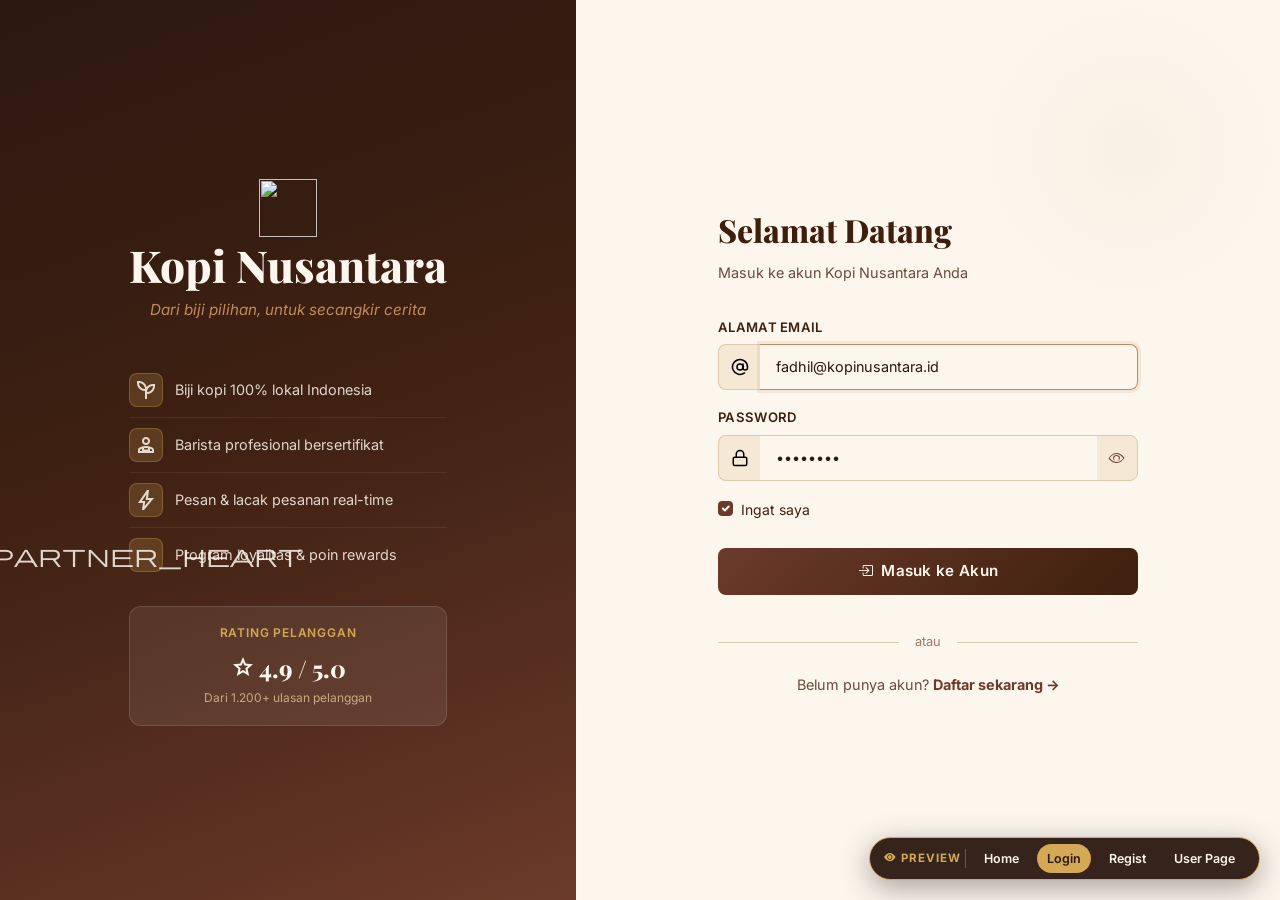
==== login.html @ ad915aa3 "first commit" ====
<!DOCTYPE html>
<html lang="id">

<head>
    <meta charset="UTF-8">
    <meta name="viewport" content="width=device-width, initial-scale=1.0">
    <title>Masuk — Kopi Nusantara</title>

    <link rel="icon" type="image/x-icon" href="../public/coffee-cup-svgrepo-com.svg">

    <!-- Bootstrap CSS -->
    <link href="https://cdn.jsdelivr.net/npm/bootstrap@5.3.3/dist/css/bootstrap.min.css" rel="stylesheet">
    <!-- Bootstrap Icons -->
    <link rel="stylesheet" href="https://cdn.jsdelivr.net/npm/bootstrap-icons@1.11.3/font/bootstrap-icons.min.css">
    <!-- Google Fonts -->
    <link rel="preconnect" href="https://fonts.googleapis.com">
    <link rel="preconnect" href="https://fonts.gstatic.com" crossorigin>
    <link
        href="https://fonts.googleapis.com/css2?family=Playfair+Display:wght@400;600;700;800&family=Inter:wght@300;400;500;600;700&display=swap"
        rel="stylesheet">

    <link rel="stylesheet"
        href="https://fonts.googleapis.com/css2?family=Material+Symbols+Outlined:opsz,wght,FILL,GRAD@24,400,0,0&icon_names=bakery_dining,fastfood,coffee,water_medium,lunch_dining,cookie,psychiatry,person_apron,bolt,trophy,aq_indoor,partner_heart,app_registration,share_location,sell,paid,star,menu" />

    <!-- App CSS -->
    <link rel="stylesheet" href="css/app.css">
    <style>
        .bg-customer { background-color: #FDF6ED; }
        .text-coffee  { color: #6B3A2A !important; }
        .text-accent  { color: #C08B5C !important; }

        /* Floating Preview Quick Navigator */
        .floating-preview-nav {
            position: fixed;
            bottom: 20px;
            right: 20px;
            z-index: 9999;
            background: rgba(44, 24, 16, 0.95);
            backdrop-filter: blur(8px);
            border: 1px solid #D4A855;
            border-radius: 50px;
            padding: 6px 14px;
            display: flex;
            align-items: center;
            gap: 8px;
            box-shadow: 0 8px 30px rgba(0,0,0,0.35);
        }
        .floating-preview-nav .nav-label {
            color: #D4A855;
            font-size: 0.72rem;
            font-weight: 700;
            text-transform: uppercase;
            letter-spacing: 1px;
            padding-right: 4px;
            border-right: 1px solid rgba(222, 201, 170, 0.3);
        }
        .floating-preview-nav a {
            color: #FDF6ED;
            text-decoration: none;
            font-size: 0.78rem;
            font-weight: 600;
            padding: 4px 10px;
            border-radius: 20px;
            transition: all 0.2s;
        }
        .floating-preview-nav a:hover {
            background: rgba(212, 168, 85, 0.2);
            color: #D4A855;
        }
        .floating-preview-nav a.active {
            background: #D4A855;
            color: #2C1810;
        }
    </style>
</head>

<body class="auth-page">

    <!-- Floating Preview Quick Switcher -->
    <div class="floating-preview-nav">
        <span class="nav-label"><i class="bi bi-eye-fill me-1"></i>Preview</span>
        <a href="index.html">Home</a>
        <a href="login.html" class="active">Login</a>
        <a href="register.html">Regist</a>
        <a href="user.html">User Page</a>
    </div>

    <!-- ================================================================
     AUTH SECTION (auth/login.blade.php)
     ================================================================ -->
    <div class="auth-container" style="overflow:hidden;">
        <div class="auth-visual d-none d-md-flex col-md-5">
            <div class="auth-visual-content">
                <div class="auth-visual-logo">
                    <span class="logo-icon"><img src="../public/coffee-cup-svgrepo-com.svg" alt="" width="58"
                            height="58" class="brand-logo"></span>
                    Kopi Nusantara
                </div>
                <p class="auth-visual-tagline">Dari biji pilihan, untuk secangkir cerita</p>

                <ul class="auth-feature-list">
                    <li>
                        <span class="feature-icon"><span class="material-symbols-outlined">
                                psychiatry
                            </span></span>
                        <span>Biji kopi 100% lokal Indonesia</span>
                    </li>
                    <li>
                        <span class="feature-icon"><span class="material-symbols-outlined">
                                person_apron
                            </span></span>
                        <span>Barista profesional bersertifikat</span>
                    </li>
                    <li>
                        <span class="feature-icon"><span class="material-symbols-outlined">
                                bolt
                            </span></span>
                        <span>Pesan & lacak pesanan real-time</span>
                    </li>
                    <li>
                        <span class="feature-icon"><span class="material-symbols-outlined">
                                partner_heart
                            </span></span>
                        <span>Program loyalitas & poin rewards</span>
                    </li>
                </ul>

                <div class="mt-4 p-3"
                    style="background:rgba(255,255,255,0.08);border-radius:0.75rem;border:1px solid rgba(255,255,255,0.12);">
                    <div
                        style="font-size:0.75rem;color:#D4A855;font-weight:600;text-transform:uppercase;letter-spacing:0.8px;margin-bottom:0.25rem;">
                        Rating Pelanggan
                    </div>
                    <div style="font-size:1.5rem;color:#FDF6ED;font-weight:800;font-family:'Playfair Display',serif;">
                        <span class="material-symbols-outlined">
                            star
                        </span> 4.9 / 5.0
                    </div>
                    <div style="font-size:0.75rem;color:#C8A882;">Dari 1.200+ ulasan pelanggan</div>
                </div>
            </div>
        </div>

        <div class="auth-panel col-12 col-md-7">
            <div class="auth-form-wrap">
                <div class="mb-4">
                    <div class="auth-logo">Selamat Datang</div>
                    <p class="auth-subtitle">Masuk ke akun Kopi Nusantara Anda</p>
                </div>

                <form method="POST" action="user.html" onsubmit="event.preventDefault(); window.location.href='user.html';">

                    <div class="mb-3">
                        <label for="email" class="form-label">Alamat Email</label>
                        <div class="input-group">
                            <span class="input-group-text" style="border-radius:0.5rem 0 0 0.5rem;border-right:0;">
                                <svg xmlns="http://www.w3.org/2000/svg" width="18" height="18" viewBox="0 0 24 24"
                                    fill="none" stroke="#000000" stroke-width="2" stroke-linecap="round"
                                    stroke-linejoin="round">
                                    <circle cx="12" cy="12" r="4"></circle>
                                    <path d="M16 8v5a3 3 0 0 0 6 0v-1a10 10 0 1 0-3.92 7.94"></path>
                                </svg>
                            </span>
                            <input type="email" class="form-control" id="email"
                                name="email" value="fadhil@kopinusantara.id" placeholder="nama@email.com" required autofocus
                                style="border-radius:0 0.5rem 0.5rem 0;border-left:0;">
                        </div>
                    </div>

                    <div class="mb-3">
                        <div class="d-flex justify-content-between align-items-center">
                            <label for="password" class="form-label">Password</label>
                        </div>
                        <div class="input-group">
                            <span class="input-group-text" style="border-radius:0.5rem 0 0 0.5rem;border-right:0;">
                                <svg xmlns="http://www.w3.org/2000/svg" width="18" height="18" viewBox="0 0 24 24"
                                    fill="none" stroke="#000000" stroke-width="2" stroke-linecap="round"
                                    stroke-linejoin="round">
                                    <rect x="3" y="11" width="18" height="11" rx="2" ry="2"></rect>
                                    <path d="M7 11V7a5 5 0 0 1 10 0v4"></path>
                                </svg>
                            </span>
                            <input type="password" class="form-control"
                                id="password" name="password" placeholder="Masukkan password" value="password" required
                                style="border-radius:0;border-left:0;border-right:0;">
                            <button class="input-group-text" type="button" id="togglePassword"
                                title="Tampilkan/Sembunyikan">
                                <i class="bi bi-eye" id="eyeIcon"></i>
                            </button>
                        </div>
                    </div>

                    <div class="mb-4 d-flex justify-content-between align-items-center">
                        <div class="form-check">
                            <input type="checkbox" class="form-check-input" id="remember" name="remember" checked>
                            <label class="form-check-label" for="remember">Ingat saya</label>
                        </div>
                    </div>

                    <button type="submit" class="btn btn-auth mb-3">
                        <i class="bi bi-box-arrow-in-right me-2"></i>Masuk ke Akun
                    </button>

                    <div class="auth-divider">atau</div>

                    <div class="text-center">
                        <p style="color:#6B4C3B;font-size:0.9rem;margin:0;">
                            Belum punya akun?
                            <a href="register.html" style="color:#6B3A2A;font-weight:700;">
                                Daftar sekarang →
                            </a>
                        </p>
                    </div>
                </form>
            </div>
        </div>
    </div>

    <!-- Bootstrap JS -->
    <script src="https://cdn.jsdelivr.net/npm/bootstrap@5.3.3/dist/js/bootstrap.bundle.min.js"></script>
    <script>
        document.getElementById('togglePassword').addEventListener('click', function() {
            const pwInput = document.getElementById('password');
            const icon = document.getElementById('eyeIcon');
            if (pwInput.type === 'password') {
                pwInput.type = 'text';
                icon.classList.replace('bi-eye', 'bi-eye-slash');
            } else {
                pwInput.type = 'password';
                icon.classList.replace('bi-eye-slash', 'bi-eye');
            }
        });
    </script>
</body>

</html>
---- css/app.css ----
@import "https://fonts.googleapis.com/css2?family=Playfair+Display:wght@400;600;700;800&family=Inter:wght@300;400;500;600;700&display=swap";@import "https://fonts.googleapis.com/css2?family=Playfair+Display:wght@700;800&family=Inter:wght@400;500;600&display=swap";:root{--color-primary:#3e1f0d;--color-secondary:#6b3a2a;--color-accent:#c08b5c;--color-gold:#d4a855;--color-background:#fdf6ed;--color-surface:#f5e8d4;--color-surface-alt:#edd9bc;--color-text:#2c1810;--color-text-muted:#6b4c3b;--color-border:#dec9aa;--color-success:#2e7d32;--color-warning:#e65100;--color-danger:#b71c1c;--color-info:#01579b;--shadow-sm:0 2px 8px #3e1f0d14;--shadow-md:0 4px 20px #3e1f0d1f;--shadow-lg:0 8px 40px #3e1f0d2e;--shadow-xl:0 20px 60px #3e1f0d40;--radius-sm:.5rem;--radius-md:.75rem;--radius-lg:1rem;--radius-xl:1.5rem;--transition:all .25s cubic-bezier(.4, 0, .2, 1)}*,:before,:after{box-sizing:border-box}html{scroll-behavior:smooth}body{background-color:var(--color-background);color:var(--color-text);font-family:Inter,Segoe UI,sans-serif;font-size:.9375rem;line-height:1.7}h1,h2,h3,h4,h5,h6{color:var(--color-primary);font-family:Playfair Display,Georgia,serif;font-weight:700;line-height:1.3}.section-title{color:var(--color-primary);padding-bottom:.5rem;font-family:Playfair Display,serif;font-size:2.25rem;font-weight:800;display:inline-block;position:relative}.section-title:after{content:"";background:linear-gradient(90deg, var(--color-accent), var(--color-gold));border-radius:99px;width:60px;height:3px;position:absolute;bottom:0;left:50%;transform:translate(-50%)}.text-coffee{color:var(--color-secondary)!important}.text-accent{color:var(--color-accent)!important}.text-muted-custom{color:var(--color-text-muted)!important}.navbar{transition:var(--transition);padding:.85rem 0;box-shadow:0 2px 20px #3e1f0d4d;background:linear-gradient(135deg, var(--color-primary) 0%, var(--color-secondary) 100%)!important}.navbar-brand{letter-spacing:.5px;transition:var(--transition);align-items:center;gap:.5rem;font-family:Playfair Display,serif;font-size:1.5rem;font-weight:800;display:flex;color:#fdf6ed!important}.navbar-brand:hover{transform:translateY(-1px);color:var(--color-gold)!important}.navbar-brand .brand-icon{filter:drop-shadow(0 1px 2px #0000004d);font-size:1.6rem}.navbar .nav-link{border-radius:var(--radius-sm);transition:var(--transition);letter-spacing:.3px;font-size:.9rem;font-weight:500;color:#fdf6ede6!important;padding:.5rem 1rem!important}.navbar .nav-link:hover,.navbar .nav-link.active{background-color:#ffffff1f;color:#fff!important}.navbar-toggler{border-color:#fdf6ed4d;padding:.375rem .625rem}.navbar-toggler-icon{filter:invert()}.dropdown-menu{background-color:var(--color-surface);border:1px solid var(--color-border);border-radius:var(--radius-md);box-shadow:var(--shadow-lg);margin-top:.5rem;padding:.5rem}.dropdown-item{color:var(--color-text);border-radius:var(--radius-sm);transition:var(--transition);padding:.5rem 1rem;font-weight:500}.dropdown-item:hover{background-color:var(--color-surface-alt);color:var(--color-primary)}.cart-badge,.notification-badge{background:var(--color-gold,#d4a855);color:#3e1f0d;z-index:2;border-radius:999px;justify-content:center;align-items:center;min-width:18px;height:18px;padding:0 4px;font-size:.65rem;font-weight:700;line-height:1;display:flex;position:absolute;top:2px;right:0;box-shadow:0 2px 4px #0003}.notification-badge{color:#fff;background:#e63946}.hide-arrow:after{display:none!important}.pagination{justify-content:center;align-items:center;gap:.35rem;margin:1.5rem 0 .5rem;padding-left:0;list-style:none;display:flex}.pagination .page-item .page-link{color:var(--color-text,#3e1f0d);background-color:var(--color-surface,#fffdf9);border:1px solid var(--color-border,#dec9aa);transition:var(--transition,all .2s ease);padding:.45rem .85rem;font-size:.875rem;font-weight:500;text-decoration:none;box-shadow:0 1px 3px #0000000d;border-radius:var(--radius-sm,8px)!important}.pagination .page-item .page-link:hover{color:#3e1f0d;background-color:var(--color-surface-alt,#f5e6d3);border-color:var(--color-gold,#d4a855);transform:translateY(-1px)}.pagination .page-item.active .page-link{font-weight:700;box-shadow:0 3px 8px #c08b5c4d;color:#3e1f0d!important;background:linear-gradient(135deg,#c08b5c 0%,#d4a855 100%)!important;border-color:#c08b5c!important}.pagination .page-item.disabled .page-link{color:#a08c7d;border-color:var(--color-border,#dec9aa);opacity:.6;pointer-events:none;background-color:#00000008}.pagination-container .small.text-muted,nav .small.text-muted{display:none!important}.sidebar{background:linear-gradient(180deg, var(--color-surface) 0%, var(--color-background) 100%);border-right:1px solid var(--color-border);min-height:calc(100vh - 72px);padding:1.5rem 1rem!important}.sidebar-brand{color:var(--color-primary);border-bottom:1px solid var(--color-border);align-items:center;gap:.5rem;margin-bottom:.5rem;padding:0 .5rem 1.25rem;font-family:Playfair Display,serif;font-size:1.1rem;font-weight:700;display:flex}.sidebar-section-label{text-transform:uppercase;letter-spacing:1.5px;color:var(--color-text-muted);margin-top:.5rem;padding:.5rem .75rem .25rem;font-size:.65rem;font-weight:700}.sidebar .nav-link{color:var(--color-text-muted);border-radius:var(--radius-sm);transition:var(--transition);align-items:center;gap:.6rem;margin-bottom:.2rem;padding:.65rem .875rem;font-size:.9rem;font-weight:500;display:flex}.sidebar .nav-link i{text-align:center;flex-shrink:0;width:20px;font-size:1.05rem}.sidebar .nav-link:hover{background-color:var(--color-surface-alt);color:var(--color-primary);transform:translate(3px)}.sidebar .nav-link.active{background:linear-gradient(135deg, var(--color-secondary), var(--color-accent));color:#fff;box-shadow:0 3px 10px #6b3a2a4d}.sidebar .nav-link.active i{color:#ffffffe6}.card{box-shadow:var(--shadow-sm);background-color:var(--color-surface);border-radius:var(--radius-md);transition:var(--transition);border:none;overflow:hidden}.card:hover{box-shadow:var(--shadow-md);transform:translateY(-3px)}.card-header{background-color:var(--color-background);border-bottom:1px solid var(--color-border);color:var(--color-primary);padding:1rem 1.25rem;font-family:Playfair Display,serif;font-weight:600}.card-body{color:var(--color-text)}.card-title{color:var(--color-primary);font-family:Playfair Display,serif;font-weight:600}.stat-card{transition:var(--transition);position:relative;overflow:hidden;border-radius:var(--radius-lg)!important;border:none!important}.stat-card:before{content:"";pointer-events:none;background:linear-gradient(135deg,#ffffff26 0%,#0000 100%);position:absolute;inset:0}.stat-card:hover{transform:translateY(-5px);box-shadow:var(--shadow-lg)!important}.stat-card .card-body{z-index:1;padding:1.5rem;position:relative}.stat-card .stat-icon{border-radius:var(--radius-md);background-color:#fff3;justify-content:center;align-items:center;width:52px;height:52px;margin-bottom:1rem;font-size:1.5rem;display:flex}.stat-card .stat-label{text-transform:uppercase;letter-spacing:1px;opacity:.85;margin-bottom:.25rem;font-size:.75rem;font-weight:600}.stat-card .stat-value{font-family:Playfair Display,serif;font-size:2rem;font-weight:800;line-height:1}.stat-card .stat-sub{opacity:.75;margin-top:.35rem;font-size:.8rem}.stat-gradient-brown{color:#fdf6ed;background:linear-gradient(135deg,#3e1f0d 0%,#6b3a2a 100%)}.stat-gradient-amber{color:#fdf6ed;background:linear-gradient(135deg,#7b3f00 0%,#c07728 100%)}.stat-gradient-green{color:#fdf6ed;background:linear-gradient(135deg,#1b5e20 0%,#388e3c 100%)}.stat-gradient-teal{color:#fdf6ed;background:linear-gradient(135deg,#004d40 0%,#00897b 100%)}.table thead{background:linear-gradient(135deg, var(--color-primary) 0%, var(--color-secondary) 100%);color:#fdf6ed}.table tbody td{vertical-align:middle;border-color:var(--color-border);color:var(--color-text);padding:.875rem 1rem;font-size:.9rem}.table-bordered{border:1px solid var(--color-border)}.btn-coffee{background:linear-gradient(135deg, var(--color-secondary) 0%, var(--color-primary) 100%);color:#fdf6ed;border-radius:var(--radius-sm);transition:var(--transition);letter-spacing:.3px;border:none;padding:.6rem 1.5rem;font-size:.9rem;font-weight:600;position:relative;overflow:hidden}.btn-coffee:before{content:"";opacity:0;transition:var(--transition);background:linear-gradient(135deg,#ffffff1a 0%,#0000 100%);position:absolute;inset:0}.btn-coffee:hover{color:#fff;transform:translateY(-2px);box-shadow:0 6px 20px #3e1f0d59}.btn-coffee:hover:before{opacity:1}.btn-outline-coffee{color:var(--color-secondary);border:2px solid var(--color-secondary);border-radius:var(--radius-sm);transition:var(--transition);background-color:#0000;padding:.55rem 1.45rem;font-size:.9rem;font-weight:600}.btn-outline-coffee:hover{background:linear-gradient(135deg, var(--color-secondary), var(--color-primary));color:#fdf6ed;border-color:#0000;transform:translateY(-2px);box-shadow:0 6px 20px #3e1f0d40}.btn-gold{background:linear-gradient(135deg, var(--color-gold) 0%, var(--color-accent) 100%);color:var(--color-primary);border-radius:var(--radius-sm);transition:var(--transition);border:none;padding:.6rem 1.5rem;font-weight:700}.btn-gold:hover{color:var(--color-primary);transform:translateY(-2px);box-shadow:0 6px 20px #d4a85566}.form-control,.form-select{border:1.5px solid var(--color-border);background-color:var(--color-background);color:var(--color-text);border-radius:var(--radius-sm);transition:var(--transition);padding:.7rem 1rem;font-size:.9rem}.form-control:focus,.form-select:focus{border-color:var(--color-accent);background-color:var(--color-background);color:var(--color-text);box-shadow:0 0 0 3px #c08b5c26}.form-control::placeholder{color:#9e7b6a}.form-label{color:var(--color-primary);letter-spacing:.2px;margin-bottom:.4rem;font-size:.875rem;font-weight:600}.form-check-input:checked{background-color:var(--color-secondary);border-color:var(--color-secondary)}.form-text{color:var(--color-text-muted)}.alert{border-radius:var(--radius-sm);box-shadow:var(--shadow-sm);border:none;padding:.875rem 1.25rem;font-size:.9rem}.alert-success{color:#1b5e20;background-color:#e8f5e9;border-left:4px solid #2e7d32}.alert-danger{color:#b71c1c;background-color:#ffebee;border-left:4px solid #c62828}.alert-warning{color:#e65100;background-color:#fff3e0;border-left:4px solid #ff6f00}.alert-info{color:#01579b;background-color:#e3f2fd;border-left:4px solid #0277bd}.badge{letter-spacing:.3px;border-radius:.3rem;padding:.35em .7em;font-size:.7rem;font-weight:600}.badge.bg-success{background-color:#2e7d32!important}.badge.bg-warning{color:#fff!important;background-color:#e65100!important}.badge.bg-danger{background-color:#b71c1c!important}.badge.bg-info{background-color:#0277bd!important}.badge.bg-secondary{background-color:#6b4c3b!important}.menu-card{transition:var(--transition);border:1px solid #0000;overflow:hidden;border-radius:var(--radius-md)!important}.menu-card:hover{border-color:var(--color-accent);transform:translateY(-5px);box-shadow:var(--shadow-lg)!important}.menu-card .card-img-top{object-fit:cover;background-color:var(--color-surface-alt);height:200px;transition:transform .4s}.menu-card:hover .card-img-top{transform:scale(1.04)}.menu-card .card-title{margin-bottom:.4rem;font-size:1.05rem}.menu-card .card-text{color:var(--color-text-muted);margin-bottom:1rem;font-size:.85rem;line-height:1.6}.menu-price{color:var(--color-secondary);font-family:Playfair Display,serif;font-size:1.2rem;font-weight:700}.category-card{text-align:center;transition:var(--transition);cursor:pointer;border:2px solid #0000;padding:1.5rem 1rem;text-decoration:none;border-radius:var(--radius-lg)!important}.category-card:hover{border-color:var(--color-accent);transform:translateY(-5px);background-color:var(--color-surface-alt)!important;box-shadow:var(--shadow-md)!important}.category-icon{margin-bottom:.75rem;font-size:2.5rem;transition:transform .3s;display:block}.category-card:hover .category-icon{transform:scale(1.15)}.pagination{gap:.25rem}.page-link{color:var(--color-secondary);border:1px solid var(--color-border);background-color:var(--color-surface);transition:var(--transition);margin:0 .125rem;padding:.5rem .875rem;font-size:.875rem;font-weight:500;border-radius:var(--radius-sm)!important}.page-link:hover{background-color:var(--color-surface-alt);color:var(--color-primary);border-color:var(--color-accent)}.page-item.active .page-link{background:linear-gradient(135deg, var(--color-secondary), var(--color-primary));color:#fdf6ed;border-color:#0000}.page-item.disabled .page-link{background-color:var(--color-background);color:#9e7b6a;border-color:var(--color-border)}.footer{color:#edd9bc;margin-top:auto;padding:3rem 0 1.5rem;background:linear-gradient(135deg, #2c1810 0%, var(--color-primary) 50%, #4a2618 100%)!important}.footer-brand{color:#fdf6ed;margin-bottom:.5rem;font-family:Playfair Display,serif;font-size:1.6rem;font-weight:800}.footer-tagline{color:#c08b5c;margin-bottom:1.25rem;font-size:.875rem;font-style:italic}.footer h6{color:var(--color-gold);text-transform:uppercase;letter-spacing:1.5px;margin-bottom:1rem;font-family:Inter,sans-serif;font-size:.8rem;font-weight:700}.footer a{color:#c8a882;transition:var(--transition);margin-bottom:.5rem;font-size:.875rem;text-decoration:none;display:block}.footer a:hover{color:#fdf6ed;transform:translate(3px)}.footer p{color:#c8a882;font-size:.875rem}.footer-divider{border-color:#fdf6ed1a;margin:1.5rem 0 1rem}.footer-bottom{color:#9e7b6a;font-size:.8rem}.footer-social a{color:#edd9bc;width:36px;height:36px;transition:var(--transition);background-color:#ffffff1a;border-radius:50%;justify-content:center;align-items:center;margin-bottom:0;margin-right:.5rem;font-size:1rem;display:inline-flex}.footer-social a:hover{background-color:var(--color-gold);color:var(--color-primary);transform:translateY(-2px)}.auth-visual{background:linear-gradient(160deg,#2c1810 0%,#3e1f0d 40%,#6b3a2a 100%);flex-direction:column;justify-content:center;align-items:center;padding:3rem;display:flex;position:relative;overflow:hidden}.auth-visual:before{content:"";opacity:.15;background-image:url(../public/images/hero-bg.jpg);background-position:50%;background-size:cover;position:absolute;inset:0}.auth-visual-content{z-index:1;text-align:center;position:relative}.auth-panel{background-color:var(--color-background);justify-content:center;align-items:center;padding:3rem;display:flex}.auth-form-wrap{width:100%;max-width:400px}.hero-section{background:linear-gradient(160deg,#fdf6ed 0%,#f5e8d4 100%);padding:2rem 0;position:relative;overflow:hidden}.hero-section:before{content:"";pointer-events:none;background:radial-gradient(circle,#c08b5c14 0%,#0000 70%);width:500px;height:500px;position:absolute;top:-50%;right:-10%}.hero-badge{color:var(--color-accent);letter-spacing:.5px;background-color:#d4a85526;border:1px solid #d4a8554d;border-radius:99px;align-items:center;gap:.5rem;margin-bottom:1.25rem;padding:.35rem .875rem;font-size:.8rem;font-weight:600;display:inline-flex}.hero-title{color:var(--color-primary);margin-bottom:1.25rem;font-family:Playfair Display,serif;font-size:3.5rem;font-weight:800;line-height:1.15}.hero-title .accent{color:var(--color-accent)}.hero-subtitle{color:var(--color-text-muted);max-width:480px;margin-bottom:2rem;font-size:1.05rem;line-height:1.75}.hero-image-wrap{border-radius:var(--radius-xl);box-shadow:var(--shadow-xl);position:relative;overflow:hidden}.hero-image-wrap:after{content:"";border-radius:var(--radius-xl);pointer-events:none;position:absolute;inset:0;box-shadow:inset 0 0 0 1px #fff3}.hero-stat-pill{-webkit-backdrop-filter:blur(10px);backdrop-filter:blur(10px);border-radius:var(--radius-md);box-shadow:var(--shadow-md);background:#fdf6edf2;border:1px solid #ffffff80;padding:.75rem 1rem;position:absolute}.hero-stat-pill.pill-top-right{top:1.5rem;right:-1.5rem}.hero-stat-pill.pill-bottom-left{bottom:1.5rem;left:-1.5rem}.modal-content{border-radius:var(--radius-lg);box-shadow:var(--shadow-xl);border:none;overflow:hidden}.modal-header{background:linear-gradient(135deg, var(--color-primary), var(--color-secondary));color:#fdf6ed;border-radius:0;padding:1.25rem 1.5rem}.modal-title{color:#fdf6ed;font-family:Playfair Display,serif;font-weight:700}.btn-close{filter:invert()}.image-preview{object-fit:cover;border-radius:var(--radius-sm);border:2px dashed var(--color-border);background-color:var(--color-surface);width:100%;height:200px}.btn-loading{pointer-events:none;opacity:.75;position:relative}.btn-loading:after{content:"";vertical-align:middle;border:2px solid;border-top-color:#0000;border-radius:50%;width:14px;height:14px;margin-left:8px;animation:.6s linear infinite spin;display:inline-block}@keyframes spin{to{transform:rotate(360deg)}}.toast-container{z-index:9999;position:fixed;top:20px;right:20px}.toast{border-radius:var(--radius-sm);box-shadow:var(--shadow-lg);border:none;font-size:.875rem}@keyframes fadeInUp{0%{opacity:0;transform:translateY(24px)}to{opacity:1;transform:translateY(0)}}@keyframes fadeIn{0%{opacity:0}to{opacity:1}}@keyframes slideInLeft{0%{opacity:0;transform:translate(-24px)}to{opacity:1;transform:translate(0)}}.fade-in-up{animation:.5s ease-out both fadeInUp}.fade-in{animation:.4s ease-out both fadeIn}.slide-in-left{animation:.4s ease-out both slideInLeft}.delay-1{animation-delay:.1s}.delay-2{animation-delay:.2s}.delay-3{animation-delay:.3s}.delay-4{animation-delay:.4s}::-webkit-scrollbar{width:7px;height:7px}::-webkit-scrollbar-track{background:var(--color-background)}::-webkit-scrollbar-thumb{background:var(--color-accent);border-radius:4px}::-webkit-scrollbar-thumb:hover{background:var(--color-secondary)}@media (width<=768px){.sidebar{z-index:1050;width:260px;height:calc(100vh - 72px);box-shadow:var(--shadow-xl);display:none;position:fixed;top:72px;left:0;overflow-y:auto}.sidebar.show{display:block}.hero-title{font-size:2.25rem}.section-title{font-size:1.75rem}.stat-card .stat-value{font-size:1.5rem}.auth-visual{display:none}.auth-panel{padding:2rem 1.5rem}.hero-stat-pill{display:none}}@media (width>=769px){.sidebar{display:block!important}}.order-table-card,.checkout-card{background-color:var(--color-surface);border:1px solid var(--color-border);border-radius:var(--radius-lg);box-shadow:var(--shadow-sm);transition:var(--transition);overflow:hidden}.order-table-card:hover,.checkout-card:hover{box-shadow:var(--shadow-md)}.order-card-header,.checkout-card-header{background:linear-gradient(135deg, var(--color-primary) 0%, var(--color-secondary) 100%);color:#fdf6ed;justify-content:space-between;align-items:center;padding:1.25rem 1.5rem;display:flex}.order-card-header h5,.checkout-card-header h5{color:#fdf6ed;margin:0;font-family:Playfair Display,serif;font-size:1.2rem;font-weight:700}.order-table{margin-bottom:0}.order-table thead{border-bottom:2px solid var(--color-border);background:linear-gradient(135deg,#3e1f0d14 0%,#6b3a2a1f 100%)}.order-table thead th{color:var(--color-primary);text-transform:uppercase;letter-spacing:.8px;border:none;padding:1rem 1.25rem;font-size:.8rem;font-weight:700}.order-table tbody td{vertical-align:middle;border-color:var(--color-border);color:var(--color-text);padding:1rem 1.25rem}.order-table tbody tr{transition:var(--transition)}.order-table tbody tr:hover{background-color:var(--color-surface-alt)}.order-number-badge{color:var(--color-primary);border:1px solid var(--color-border);border-radius:var(--radius-sm);background-color:#c08b5c26;align-items:center;gap:.35rem;padding:.35rem .65rem;font-family:Inter,monospace;font-size:.85rem;font-weight:600;display:inline-flex}.btn-coffee-sm{background:linear-gradient(135deg, var(--color-secondary) 0%, var(--color-primary) 100%);color:#fdf6ed;border-radius:var(--radius-sm);transition:var(--transition);border:none;align-items:center;gap:.35rem;padding:.4rem .9rem;font-size:.8rem;font-weight:600;text-decoration:none;display:inline-flex}.btn-coffee-sm:hover{color:#fff;transform:translateY(-1px);box-shadow:0 4px 12px #3e1f0d40}.order-filter-card{background-color:var(--color-surface);border:1px solid var(--color-border);border-radius:var(--radius-md);box-shadow:var(--shadow-sm);margin-bottom:1.5rem;padding:1.25rem}.checkout-summary-box{background:linear-gradient(135deg, var(--color-surface-alt) 0%, var(--color-surface) 100%);border:1px solid var(--color-border);border-radius:var(--radius-md);padding:1.5rem}.checkout-total-row{border-top:2px dashed var(--color-border);justify-content:space-between;align-items:center;margin-top:1rem;padding-top:1rem;display:flex}.checkout-total-price{color:var(--color-primary);font-family:Playfair Display,serif;font-size:1.6rem;font-weight:800}.modal{z-index:1065!important}.modal-backdrop{z-index:1055!important}.btn-coffee:hover{color:#f5e6cc;background-color:#6f4e37;transform:translateY(-1px);box-shadow:0 4px 12px #4e342e4d}.btn-outline-coffee{color:#4e342e;background-color:#0000;border:2px solid #4e342e;border-radius:.5rem;padding:.5rem 1.25rem;font-weight:500;transition:all .2s}.sidebar .nav-link:hover{background-color:#f5e6cc;transform:translate(4px)}.sidebar .nav-link.active{color:#f5e6cc;background-color:#6f4e37;box-shadow:0 2px 8px #0000001a}.table thead th{text-transform:uppercase;letter-spacing:.5px;border-bottom:none;padding:.75rem 1rem;font-size:.75rem;font-weight:600}@media (width<=768px){.menu-toolbar{flex-direction:column;align-items:stretch}.menu-search-form{max-width:100%}.table-responsive{border-radius:0}}.report-page{max-width:1200px}.report-filter-bar{background-color:#eadbc8;border:1px solid #d7ccc8;border-radius:.75rem;flex-wrap:wrap;align-items:flex-end;gap:1rem;margin-bottom:1.5rem;padding:1.25rem 1.5rem;display:flex}.report-filter-bar .form-label{color:#3e1f0d;margin-bottom:.4rem;font-size:.875rem;font-weight:600}.report-stat-grid{grid-template-columns:repeat(auto-fit,minmax(220px,1fr));gap:1rem;margin-bottom:1.5rem;display:grid}.report-stat-card{background-color:#eadbc8;border:1px solid #d7ccc8;border-radius:.75rem;padding:1.25rem 1.5rem;transition:all .25s cubic-bezier(.4,0,.2,1);position:relative;overflow:hidden}.report-stat-card:before{content:"";height:4px;position:absolute;top:0;left:0;right:0}.report-stat-card.revenue:before{background:linear-gradient(90deg,#2e7d32,#66bb6a)}.report-stat-card.orders:before{background:linear-gradient(90deg,#01579b,#42a5f5)}.report-stat-card.completed:before{background:linear-gradient(90deg,#e65100,#ff9800)}.report-stat-card.cancelled:before{background:linear-gradient(90deg,#b71c1c,#ef5350)}.report-stat-card:hover{border-color:#c08b5c;transform:translateY(-3px);box-shadow:0 6px 20px #3e1f0d1a}.report-stat-label{text-transform:uppercase;letter-spacing:.8px;color:#6b4c3b;margin-bottom:.35rem;font-size:.75rem;font-weight:600}.report-stat-value{color:#3e1f0d;font-family:Playfair Display,serif;font-size:1.6rem;font-weight:800}.top-menu-card{background-color:#eadbc8;border:1px solid #d7ccc8;border-radius:.75rem;overflow:hidden}.top-menu-card .card-body{padding:0}.top-menu-item{border-bottom:1px solid #edd9bc;justify-content:space-between;align-items:center;padding:.875rem 1.5rem;transition:all .2s;display:flex}.top-menu-item:last-child{border-bottom:none}.top-menu-item:hover{background-color:#f5e8d4}.top-menu-rank{color:#fdf6ed;background:linear-gradient(135deg,#4e342e,#6b3a2a);border-radius:50%;flex-shrink:0;justify-content:center;align-items:center;width:28px;height:28px;margin-right:1rem;font-size:.75rem;font-weight:700;display:inline-flex}.top-menu-info{flex:1;min-width:0}.top-menu-name{color:#3e1f0d;font-size:.9rem;font-weight:600}.top-menu-sold{color:#6b4c3b;font-size:.8rem}.top-menu-count{color:#6b3a2a;white-space:nowrap;font-family:Playfair Display,serif;font-size:1rem;font-weight:700}.user-avatar{color:#3e1f0d;background:linear-gradient(135deg,#d4a855,#c08b5c);border-radius:50%;flex-shrink:0;justify-content:center;align-items:center;width:36px;height:36px;font-size:.85rem;font-weight:700;display:inline-flex}.user-info{align-items:center;gap:.75rem;display:flex}.user-name{color:#3e1f0d;font-size:.9rem;font-weight:600}.user-email{color:#6b4c3b;font-size:.78rem}.role-badge{text-transform:uppercase;letter-spacing:.5px;border-radius:.3rem;align-items:center;gap:.35rem;padding:.3em .7em;font-size:.72rem;font-weight:700;display:inline-flex}.role-badge:before{content:"";opacity:.8;background-color:currentColor;border-radius:50%;width:6px;height:6px}.role-admin{color:#01579b;background-color:#e3f2fd}.role-manager{color:#e65100;background-color:#fff3e0}.role-user{color:#2e7d32;background-color:#e8f5e9}.approve-btn{color:#fff;background:linear-gradient(135deg,#2e7d32,#388e3c);border:none;border-radius:.5rem;align-items:center;gap:.4rem;padding:.5rem 1rem;font-size:.85rem;font-weight:600;text-decoration:none;transition:all .25s cubic-bezier(.4,0,.2,1);display:inline-flex}.approve-btn:hover{color:#fff;transform:translateY(-2px);box-shadow:0 4px 12px #2e7d324d}.reject-btn{color:#fff;background:linear-gradient(135deg,#c62828,#d32f2f);border:none;border-radius:.5rem;align-items:center;gap:.4rem;padding:.5rem 1rem;font-size:.85rem;font-weight:600;text-decoration:none;transition:all .25s cubic-bezier(.4,0,.2,1);display:inline-flex}.reject-btn:hover{color:#fff;transform:translateY(-2px);box-shadow:0 4px 12px #b71c1c4d}.btn-coffee:hover{color:#f5e6cc;background-color:#6f4e37}.card{background-color:#eadbc8;border:none;border-radius:.75rem;box-shadow:0 2px 12px #00000014}.admin-page,.manager-page{max-width:1200px}.page-header-bar{flex-wrap:wrap;justify-content:space-between;align-items:center;gap:1rem;margin-bottom:1.5rem;display:flex}.page-title-bar{align-items:center;gap:.75rem;display:flex}.page-title-icon{color:#fdf6ed;background:linear-gradient(135deg,#4e342e,#6b3a2a);border-radius:.75rem;justify-content:center;align-items:center;width:44px;height:44px;font-size:1.25rem;display:inline-flex}.page-title-bar h2{color:#3e1f0d;margin:0;font-family:Playfair Display,serif;font-size:1.4rem;font-weight:700}.menu-table-card{background-color:#eadbc8;border:1px solid #d7ccc8;border-radius:.75rem;overflow:hidden;box-shadow:0 2px 12px #0000000f}.menu-table-card .card-body{padding:0}.menu-toolbar{border-bottom:1px solid #d7ccc8;flex-wrap:wrap;justify-content:space-between;align-items:center;gap:1rem;padding:1.25rem 1.5rem;display:flex}.menu-search-form{flex:1;gap:.5rem;max-width:400px;display:flex}.menu-search-form .form-control{color:#3e2723;background-color:#fdf6ed;border:1.5px solid #d7ccc8;border-radius:.5rem;padding:.6rem 1rem;font-size:.9rem;transition:all .25s cubic-bezier(.4,0,.2,1)}.menu-search-form .form-control:focus{background-color:#fdf6ed;border-color:#c08b5c;box-shadow:0 0 0 3px #c08b5c26}.table{background-color:#0000;border-radius:0;margin-bottom:0;overflow:visible}.table thead{color:#fdf6ed;background:linear-gradient(135deg,#3e1f0d 0%,#6b3a2a 100%)}.table thead th{text-transform:uppercase;letter-spacing:.8px;white-space:nowrap;border-bottom:none;padding:.875rem 1rem;font-size:.72rem;font-weight:600}.table tbody td{vertical-align:middle;color:#3e2723;border-color:#d7ccc8;padding:.875rem 1rem;font-size:.9rem}.table tbody tr{transition:all .25s cubic-bezier(.4,0,.2,1)}.menu-thumb{object-fit:cover;border:2px solid #dec9aa;border-radius:.5rem;width:56px;height:56px;transition:all .25s cubic-bezier(.4,0,.2,1)}.menu-thumb:hover{border-color:#c08b5c;transform:scale(1.05)}.status-badge{text-transform:uppercase;letter-spacing:.6px;border-radius:.3rem;align-items:center;gap:.35rem;padding:.3em .7em;font-size:.72rem;font-weight:700;display:inline-flex}.status-badge:before{content:"";opacity:.8;background-color:currentColor;border-radius:50%;width:6px;height:6px}.action-btns{gap:.4rem;display:flex}.btn-icon{cursor:pointer;border:none;border-radius:.5rem;justify-content:center;align-items:center;width:36px;height:36px;font-size:.9rem;text-decoration:none;transition:all .25s cubic-bezier(.4,0,.2,1);display:inline-flex}.btn-icon-edit{color:#e65100;background-color:#fff3e0}.btn-icon-edit:hover{color:#fff;background-color:#e65100;transform:translateY(-2px);box-shadow:0 4px 12px #e651004d}.btn-icon-delete{color:#b71c1c;background-color:#ffebee}.btn-icon-delete:hover{color:#fff;background-color:#b71c1c;transform:translateY(-2px);box-shadow:0 4px 12px #b71c1c4d}.btn-primary-solid{color:#fdf6ed;background:linear-gradient(135deg,#6b3a2a 0%,#4e342e 100%);border:none;border-radius:.5rem;align-items:center;gap:.5rem;padding:.6rem 1.25rem;font-size:.9rem;font-weight:600;text-decoration:none;transition:all .25s cubic-bezier(.4,0,.2,1);display:inline-flex}.btn-primary-solid:hover{color:#fff;transform:translateY(-2px);box-shadow:0 6px 20px #3e1f0d59}.btn-outline-coffee{color:#4e342e;background-color:#0000;border:2px solid #4e342e;border-radius:.5rem;align-items:center;gap:.5rem;padding:.55rem 1.25rem;font-size:.9rem;font-weight:600;text-decoration:none;transition:all .25s cubic-bezier(.4,0,.2,1);display:inline-flex}.btn-outline-coffee:hover{color:#fdf6ed;background:linear-gradient(135deg,#6b3a2a,#4e342e);border-color:#0000;transform:translateY(-2px);box-shadow:0 6px 20px #3e1f0d40}.empty-state{text-align:center;padding:3rem 2rem}.empty-state-icon{color:#c08b5c;opacity:.7;margin-bottom:1rem;font-size:3rem}.pagination-container{border-top:1px solid #d7ccc8;padding:1rem 1.5rem}@media (width<=768px){.menu-toolbar{flex-direction:column;align-items:stretch}.menu-search-form{max-width:100%}.table-responsive{border-radius:0}}.manager-orders-page{max-width:1200px}.orders-toolbar{background-color:#eadbc8;border:1px solid #d7ccc8;border-radius:.75rem;flex-wrap:wrap;justify-content:space-between;align-items:flex-end;gap:1rem;margin-bottom:1.5rem;padding:1rem 1.25rem;display:flex;box-shadow:0 2px 12px #0000000a}.orders-filter-group{flex-wrap:wrap;align-items:flex-end;gap:.75rem;display:flex}.orders-filter-label{text-transform:uppercase;letter-spacing:.8px;color:#6b4c3b;margin-bottom:.35rem;font-size:.7rem;font-weight:700}.orders-search-form{flex:1;gap:.5rem;min-width:200px;max-width:320px;display:flex}.orders-search-form .form-control{color:#3e2723;background-color:#fdf6ed;border:1.5px solid #d7ccc8;border-radius:.5rem;padding:.6rem 1rem;font-size:.9rem;transition:all .25s cubic-bezier(.4,0,.2,1)}.orders-search-form .form-control:focus{background-color:#fdf6ed;border-color:#c08b5c;box-shadow:0 0 0 3px #c08b5c26}.orders-filter-select{color:#3e2723;cursor:pointer;appearance:none;background-color:#fdf6ed;background-image:url("data:image/svg+xml,%3Csvg xmlns='http://www.w3.org/2000/svg' width='12' height='12' viewBox='0 0 12 12'%3E%3Cpath fill='%236B3A2A' d='M6 8L1 3h10z'/%3E%3C/svg%3E");background-position:right .75rem center;background-repeat:no-repeat;border:1.5px solid #d7ccc8;border-radius:.5rem;padding:.6rem 2.5rem .6rem 1rem;font-size:.9rem;transition:all .25s cubic-bezier(.4,0,.2,1)}.orders-filter-select:focus{border-color:#c08b5c;outline:none;box-shadow:0 0 0 3px #c08b5c26}.orders-table-card{background-color:#eadbc8;border:1px solid #d7ccc8;border-radius:.75rem;overflow:hidden;box-shadow:0 2px 12px #0000000a}.orders-table-card .table{margin-bottom:0}.order-customer{align-items:center;gap:.75rem;display:flex}.order-customer-avatar{color:#3e1f0d;background:linear-gradient(135deg,#d4a855,#c08b5c);border-radius:50%;flex-shrink:0;justify-content:center;align-items:center;width:36px;height:36px;font-size:.85rem;font-weight:700;display:inline-flex}.order-customer-name{color:#3e1f0d;font-size:.9rem;font-weight:600}.order-number{color:#3e1f0d;font-family:Playfair Display,serif;font-size:.9rem;font-weight:700}.order-total{color:#3e1f0d;font-size:.95rem;font-weight:700}.order-menu-text{color:#3e1f0d;font-size:.85rem;line-height:1.4}.order-actions{flex-wrap:wrap;gap:.4rem;display:flex}.btn-action{cursor:pointer;border:none;border-radius:.5rem;align-items:center;gap:.35rem;padding:.45rem .9rem;font-size:.8rem;font-weight:600;text-decoration:none;transition:all .25s cubic-bezier(.4,0,.2,1);display:inline-flex}.btn-action-accept{color:#fff;background:linear-gradient(135deg,#2e7d32,#388e3c)}.btn-action-accept:hover{color:#fff;transform:translateY(-2px);box-shadow:0 4px 12px #2e7d324d}.btn-action-reject{color:#fff;background:linear-gradient(135deg,#c62828,#d32f2f)}.btn-action-reject:hover{color:#fff;transform:translateY(-2px);box-shadow:0 4px 12px #b71c1c4d}.btn-action-complete{color:#fff;background:linear-gradient(135deg,#01579b,#0277bd)}.btn-action-complete:hover{color:#fff;transform:translateY(-2px);box-shadow:0 4px 12px #0277bd4d}.order-empty-state{text-align:center;padding:3rem 2rem}.pagination-wrapper{border-top:1px solid #d7ccc8;flex-wrap:wrap;justify-content:space-between;align-items:center;gap:.5rem;padding:1rem 1.5rem;display:flex}@media (width<=768px){.orders-toolbar{flex-direction:column;align-items:stretch}.orders-filter-group{width:100%}.orders-search-form{max-width:100%}.order-actions{justify-content:flex-end}.table-responsive{border-radius:0}}:root{--color-primary:#4e342e;--color-secondary:#6f4e37;--color-background:#f5e6cc;--color-surface:#eadbc8;--color-accent:#a3b18a}body{background-color:#f5e6cc;font-family:Segoe UI,Tahoma,Geneva,Verdana,sans-serif}.bg-coffee{background-color:#4e342e!important}.bg-coffee-light{background-color:#6f4e37!important}.text-brown{color:#4e342e!important}.btn-coffee{color:#f5e6cc;background-color:#4e342e;border:none;border-radius:.5rem;padding:.5rem 1.25rem;font-weight:500;transition:all .2s}.btn-coffee:hover{color:#f5e6cc;background-color:#6f4e37;transform:translateY(-1px)}.btn-outline-coffee{color:#4e342e;background-color:#0000;border:2px solid #4e342e;border-radius:.5rem;padding:.5rem 1.25rem;font-weight:500}.btn-outline-coffee:hover{color:#f5e6cc;background-color:#4e342e}.sidebar{background-color:#eadbc8;min-height:calc(100vh - 56px)}.sidebar .nav-link{color:#4e342e;border-radius:.375rem;margin-bottom:.25rem;padding:.75rem 1rem;font-weight:500}.sidebar .nav-link:hover{background-color:#f5e6cc}.sidebar .nav-link.active{color:#f5e6cc;background-color:#6f4e37}.card{background-color:#eadbc8;border:none;border-radius:.75rem;transition:transform .2s,box-shadow .2s;box-shadow:0 2px 12px #00000014}.card:hover{transform:translateY(-2px);box-shadow:0 4px 20px #0000001f}.card-header{color:#4e342e;background-color:#f5e6cc;border-bottom:1px solid #d7ccc8;font-weight:600;border-radius:.75rem .75rem 0 0!important}.table{background-color:#eadbc8;border-radius:.5rem;overflow:hidden}.table thead{color:#f5e6cc;background-color:#4e342e}.table thead th{text-transform:uppercase;letter-spacing:.5px;font-size:.75rem;font-weight:600}.table tbody td{vertical-align:middle;color:#3e2723;border-color:#d7ccc8;padding:.75rem 1rem}.table tbody tr:hover{background-color:#f5e6cc}.footer{color:#f5e6cc;background-color:#4e342e}.menu-card{height:100%;transition:transform .2s,box-shadow .2s}.menu-card .card-img-top{object-fit:cover;background-color:#f5e6cc;border-radius:.75rem .75rem 0 0;height:200px}.menu-card .card-body{padding:1.25rem}.menu-card .card-title{color:#4e342e;margin-bottom:.5rem;font-size:1.125rem}.status-badge{text-transform:uppercase;letter-spacing:.5px;border-radius:.375rem;padding:.35em .65em;font-size:.75rem;font-weight:600}.status-pending{color:#f57f17;background-color:#fff8e1}.status-approved,.status-completed,.status-paid{color:#2e7d32;background-color:#e8f5e9}.status-rejected,.status-cancelled,.status-failed{color:#c62828;background-color:#ffebee}.status-processing{color:#0277bd;background-color:#e3f2fd}.pagination .page-link{color:#4e342e;background-color:#eadbc8;border:1px solid #d7ccc8;margin:0 .125rem;border-radius:.375rem!important}.pagination .page-link:hover{color:#4e342e;background-color:#f5e6cc}.pagination .page-item.active .page-link{color:#f5e6cc;background-color:#4e342e;border-color:#4e342e}.cart-page{max-width:960px}.cart-item-card{background-color:#eadbc8;border:1px solid #d7ccc8;border-radius:.75rem;transition:all .25s cubic-bezier(.4,0,.2,1);animation:.4s ease-out both fadeInUp}.cart-item-card:hover{border-color:#c08b5c;box-shadow:0 4px 20px #3e1f0d1f}.cart-item-row{align-items:center;gap:1.5rem;padding:1.25rem;display:flex}.cart-item-info{flex:1;min-width:0}.cart-item-name{color:#3e1f0d;font-size:.95rem;font-weight:600;margin-bottom:.25rem!important}.cart-item-price{color:#6b4c3b;font-size:.85rem;margin-bottom:0!important}.cart-quantity-form{flex-shrink:0;margin:0}.quantity-stepper{background-color:#fdf6ed;border:1.5px solid #d7ccc8;border-radius:.5rem;align-items:center;gap:0;display:flex;overflow:hidden}.qty-btn{color:#6b3a2a;cursor:pointer;background-color:#0000;border:none;justify-content:center;align-items:center;width:36px;height:36px;font-size:.9rem;transition:all .25s cubic-bezier(.4,0,.2,1);display:flex}.qty-btn:hover{color:#3e1f0d;background-color:#edd9bc}.cart-quantity-input{text-align:center;color:#3e1f0d;-moz-appearance:textfield;width:50px;font-size:.9rem;font-weight:600;box-shadow:none!important;background-color:#0000!important;border:none!important;padding:.5rem!important}.cart-quantity-input::-webkit-outer-spin-button{-webkit-appearance:none;margin:0}.cart-quantity-input::-webkit-inner-spin-button{-webkit-appearance:none;margin:0}.cart-item-subtotal{text-align:right;flex-shrink:0;min-width:110px}.subtotal-label{text-transform:uppercase;letter-spacing:.5px;color:#6b4c3b;font-size:.7rem;font-weight:600;display:block}.subtotal-value{color:#3e1f0d;font-size:.95rem;font-weight:700;display:block}.btn-remove{color:#b71c1c;cursor:pointer;background-color:#0000;border:none;border-radius:.5rem;flex-shrink:0;justify-content:center;align-items:center;width:36px;height:36px;font-size:1rem;transition:all .25s cubic-bezier(.4,0,.2,1);display:flex}.btn-remove:hover{color:#b71c1c;background-color:#ffebee}.summary-card{background-color:#eadbc8;border:1px solid #d7ccc8;border-radius:.75rem;padding:1.5rem;box-shadow:0 2px 8px #3e1f0d14}.summary-row{justify-content:space-between;align-items:center;padding:.75rem 0;display:flex}.summary-row.total-row{border-top:2px solid #d7ccc8;margin-top:.5rem;padding-top:1rem}.total-value{color:#3e1f0d;font-family:Playfair Display,serif;font-size:1.5rem;font-weight:800}.btn-checkout{padding:.85rem 1.5rem;font-size:1rem;font-weight:700}.empty-cart-card{background-color:#eadbc8;border:2px dashed #d7ccc8;border-radius:1rem;padding:3rem 2rem;transition:all .25s cubic-bezier(.4,0,.2,1)}.empty-cart-card:hover{border-color:#c08b5c}.empty-cart-icon{color:#c08b5c;opacity:.8;margin-bottom:1rem;font-size:3.5rem}.profile-page{max-width:960px}.profile-header{color:#fdf6ed;text-align:center;background:linear-gradient(135deg,#3e1f0d 0%,#6b3a2a 100%);border-radius:1rem;padding:2.5rem 2rem;position:relative;overflow:hidden}.profile-header:before{content:"";pointer-events:none;background:linear-gradient(135deg,#ffffff1a 0%,#0000 100%);position:absolute;inset:0}.profile-avatar{color:#3e1f0d;z-index:1;background:linear-gradient(135deg,#d4a855 0%,#c08b5c 100%);border:3px solid #fdf6ed4d;border-radius:50%;justify-content:center;align-items:center;width:88px;height:88px;font-family:Playfair Display,serif;font-size:2.2rem;font-weight:800;display:inline-flex;position:relative;box-shadow:0 6px 20px #00000040}.profile-name{color:#fdf6ed;z-index:1;margin-top:1rem;font-family:Playfair Display,serif;font-size:1.5rem;font-weight:700;position:relative;margin-bottom:.25rem!important}.profile-email{color:#fdf6edbf;z-index:1;font-size:.9rem;position:relative}.profile-section-card{background-color:#eadbc8;border:1px solid #d7ccc8;border-radius:.75rem;height:100%;transition:all .25s cubic-bezier(.4,0,.2,1);overflow:hidden}.profile-section-card:hover{box-shadow:0 4px 20px #3e1f0d1f}.section-header{color:#3e1f0d;background-color:#fdf6ed;border-bottom:1px solid #d7ccc8;align-items:center;gap:.6rem;padding:1rem 1.25rem;display:flex}.section-header i{color:#c08b5c;font-size:1.25rem}.section-header h5{margin:0;font-family:Playfair Display,serif;font-size:1rem;font-weight:700}.section-body{padding:1.25rem}.input-group-text{color:#6b3a2a;background-color:#fdf6ed;border-color:#d7ccc8}.profile-actions{border-top:1px solid #d7ccc8;margin-top:1rem;padding:1rem 0 0}@media (width<=768px){.cart-item-row{flex-wrap:wrap;gap:1rem}.cart-item-info{flex:100%}.cart-quantity-form{order:3}.cart-item-subtotal{text-align:left;min-width:auto}.cart-item-row .btn-remove,.cart-item-row>:last-child{margin-left:auto}}.welcome-banner{color:#fdf6ed;background:linear-gradient(135deg,#3e1f0d 0%,#6b3a2a 100%);border-radius:1.25rem;padding:2.5rem;transition:all .3s;position:relative;overflow:hidden}.welcome-banner:before{content:"";pointer-events:none;background:linear-gradient(135deg,#ffffff14 0%,#0000 60%);position:absolute;inset:0}.welcome-banner:after{content:"☕";opacity:.06;pointer-events:none;font-size:7rem;line-height:1;position:absolute;top:50%;right:2rem;transform:translateY(-50%)}.welcome-label{text-transform:uppercase;letter-spacing:1.5px;color:#d4a855;z-index:1;margin-bottom:.5rem;font-size:.75rem;font-weight:700;position:relative}.welcome-title{color:#fdf6ed;z-index:1;margin-bottom:.5rem;font-family:Playfair Display,serif;font-size:2rem;font-weight:800;position:relative}.welcome-subtitle{color:#fdf6edb3;z-index:1;max-width:480px;margin-bottom:1.5rem;font-size:.95rem;line-height:1.6;position:relative}.welcome-btn{color:#3e1f0d;z-index:1;background:linear-gradient(135deg,#d4a855 0%,#c08b5c 100%);border:none;border-radius:.5rem;align-items:center;gap:.5rem;padding:.75rem 1.5rem;font-size:.95rem;font-weight:700;text-decoration:none;transition:all .25s cubic-bezier(.4,0,.2,1);display:inline-flex;position:relative}.welcome-btn:hover{color:#3e1f0d;transform:translateY(-2px);box-shadow:0 8px 24px #d4a85566}.dash-stat-card{background-color:#eadbc8;border:1px solid #d7ccc8;border-radius:1rem;height:100%;padding:1.5rem;transition:all .25s cubic-bezier(.4,0,.2,1);position:relative;overflow:hidden}.dash-stat-card:before{content:"";opacity:0;background:linear-gradient(90deg,#6b3a2a,#c08b5c);height:4px;transition:all .25s;position:absolute;top:0;left:0;right:0}.dash-stat-card:hover{border-color:#c08b5c;transform:translateY(-4px);box-shadow:0 8px 24px #3e1f0d1f}.dash-stat-card:hover:before{opacity:1}.dash-stat-icon{border-radius:.75rem;justify-content:center;align-items:center;width:48px;height:48px;margin-bottom:1rem;font-size:1.25rem;display:flex}.dash-stat-icon.orders{color:#2e7d32;background:linear-gradient(135deg,#e8f5e9,#c8e6c9)}.dash-stat-icon.cart{color:#e65100;background:linear-gradient(135deg,#fff3e0,#ffe0b2)}.dash-stat-icon.member{color:#01579b;background:linear-gradient(135deg,#e3f2fd,#bbdefb)}.dash-stat-label{text-transform:uppercase;letter-spacing:.8px;color:#6b4c3b;margin-bottom:.35rem;font-size:.75rem;font-weight:600}.dash-stat-value{color:#3e1f0d;font-family:Playfair Display,serif;font-size:1.75rem;font-weight:800;line-height:1.2}.dash-stat-sub{color:#6b4c3b;margin-top:.25rem;font-size:.8rem}.quick-actions-grid{grid-template-columns:repeat(auto-fit,minmax(160px,1fr));gap:1rem;display:grid}.quick-action-card{text-align:center;color:#3e1f0d;background-color:#eadbc8;border:1px solid #d7ccc8;border-radius:.75rem;flex-direction:column;align-items:center;gap:.6rem;padding:1.25rem;text-decoration:none;transition:all .25s cubic-bezier(.4,0,.2,1);display:flex;position:relative;overflow:hidden}.quick-action-card:before{content:"";opacity:0;background:linear-gradient(135deg,#6b3a2a0f 0%,#0000 100%);transition:all .25s;position:absolute;inset:0}.quick-action-card:hover{color:#3e1f0d;border-color:#c08b5c;transform:translateY(-3px);box-shadow:0 6px 20px #3e1f0d1f}.quick-action-card:hover:before{opacity:1}.quick-action-icon{color:#fdf6ed;background:linear-gradient(135deg,#3e1f0d,#6b3a2a);border-radius:.75rem;justify-content:center;align-items:center;width:44px;height:44px;font-size:1.1rem;transition:all .25s;display:flex}.quick-action-card:hover .quick-action-icon{transform:scale(1.1);box-shadow:0 4px 12px #3e1f0d4d}.quick-action-label{z-index:1;font-size:.9rem;font-weight:600;position:relative}.quick-action-badge{color:#3e1f0d;text-align:center;background:linear-gradient(135deg,#d4a855,#c08b5c);border-radius:99px;min-width:22px;padding:.2em .6em;font-size:.7rem;font-weight:700;position:absolute;top:.75rem;right:.75rem}.recent-orders-card{background-color:#eadbc8;border:1px solid #d7ccc8;border-radius:1rem;transition:all .25s;overflow:hidden}.recent-orders-card:hover{box-shadow:0 4px 20px #3e1f0d1a}.recent-orders-header{background-color:#fdf6ed;border-bottom:1px solid #d7ccc8;flex-wrap:wrap;justify-content:space-between;align-items:center;gap:.75rem;padding:1rem 1.5rem;display:flex}.recent-orders-header-title{color:#3e1f0d;align-items:center;gap:.6rem;margin:0;font-family:Playfair Display,serif;font-size:1.1rem;font-weight:700;display:flex}.recent-orders-header-title i{color:#c08b5c;font-size:1.25rem}.order-item{color:inherit;border-bottom:1px solid #edd9bc;justify-content:space-between;align-items:center;padding:1rem 1.5rem;text-decoration:none;transition:all .2s;display:flex}.order-item:last-child{border-bottom:none}.order-item:hover{background-color:#f5e8d4}.order-info{align-items:center;gap:1rem;display:flex}.order-icon{color:#6b3a2a;background:linear-gradient(135deg,#fdf6ed,#f5e8d4);border:1px solid #dec9aa;border-radius:.5rem;flex-shrink:0;justify-content:center;align-items:center;width:40px;height:40px;font-size:1rem;display:flex}.order-id{color:#3e1f0d;font-size:.9rem;font-weight:700}.order-date{color:#6b4c3b;font-size:.78rem}.order-status{text-transform:uppercase;letter-spacing:.6px;border-radius:.3rem;align-items:center;gap:.35rem;padding:.35em .75em;font-size:.72rem;font-weight:700;display:inline-flex}.order-status:before{content:"";opacity:.8;background-color:currentColor;border-radius:50%;width:6px;height:6px}.order-empty{text-align:center;padding:3rem 2rem}.order-empty-icon{color:#c08b5c;opacity:.7;margin-bottom:1rem;font-size:3rem}@media (width<=768px){.welcome-banner{text-align:center;padding:2rem 1.5rem}.welcome-banner:after{display:none}.welcome-title{font-size:1.5rem}.welcome-subtitle{max-width:100%}.dash-stat-card{padding:1.25rem}.dash-stat-value{font-size:1.5rem}.order-item{flex-direction:column;align-items:flex-start;gap:.75rem}.order-item .order-status{align-self:flex-start}}.menu-card{background:#fff;border-radius:16px;transition:all .3s;overflow:hidden}.menu-card:hover{transform:translateY(-6px);box-shadow:0 10px 25px #0000001f!important}.menu-card-image{background:#f5f1ed;height:220px;overflow:hidden}.menu-card-image img{object-fit:cover;width:100%;height:100%;transition:transform .4s}.menu-card:hover .menu-card-image img{transform:scale(1.05)}.no-image{color:#8b5e3c;justify-content:center;align-items:center;width:100%;height:100%;font-size:50px;display:flex}.menu-category{color:#8b5e3c;text-transform:uppercase;margin-bottom:6px;font-size:12px;font-weight:600;display:inline-block}.menu-title{color:#3e2723;margin-bottom:8px;font-weight:700}.menu-description{color:#777;-webkit-line-clamp:2;-webkit-box-orient:vertical;font-size:14px;display:-webkit-box;overflow:hidden}.menu-price{color:#6f4e37;font-size:18px;font-weight:700}.menu-detail-card{background-color:#eadbc8;border:1px solid #d7ccc8;border-radius:1rem;overflow:hidden;box-shadow:0 2px 12px #3e1f0d14}.menu-detail-card:hover{transform:none;box-shadow:0 2px 12px #3e1f0d14}.menu-detail-image{background:#f5e6cc;width:100%;max-height:340px;overflow:hidden}.menu-detail-image img{object-fit:cover;width:100%;height:100%}.menu-detail-body{padding:1.75rem}.menu-detail-category{text-transform:uppercase;letter-spacing:1px;color:#c08b5c;background:#c08b5c1f;border-radius:.25rem;margin-bottom:.75rem;padding:.3em .75em;font-size:.7rem;font-weight:700;display:inline-block}.menu-detail-name{color:#3e1f0d;margin-bottom:.5rem;font-family:Playfair Display,serif;font-size:1.5rem;font-weight:800}.menu-detail-price{color:#6b3a2a;margin-bottom:1rem;font-family:Playfair Display,serif;font-size:1.35rem;font-weight:700}.menu-detail-desc{color:#6b4c3b;border-top:1px solid #d7ccc8;padding-top:1rem;font-size:.93rem;line-height:1.7}.menu-detail-desc p{margin-bottom:0}.menu-detail-form .form-control{text-align:center;background-color:#fdf6ed;border-color:#d7ccc8;max-width:100px}.menu-detail-form .form-control:focus{border-color:#c08b5c;box-shadow:0 0 0 .2rem #c08b5c40}.payment-info-note{color:#3e1f0d;background:linear-gradient(135deg,#fdf6ed 0%,#f5e8d4 100%);border:1px solid #dec9aa;border-radius:.75rem;margin-bottom:1rem;padding:1rem 1.25rem;font-size:.85rem}.payment-info-note .note-title{text-transform:uppercase;letter-spacing:.5px;color:#6b3a2a;align-items:center;gap:.4rem;margin-bottom:.5rem;font-size:.8rem;font-weight:700;display:flex}.payment-info-item{align-items:flex-start;gap:.5rem;padding:.35rem 0;display:flex}.payment-info-item .info-icon{flex-shrink:0;font-size:1.1rem;line-height:1.4}.payment-info-item .info-text{line-height:1.5}.payment-info-item .info-text strong{color:#3e1f0d}.refund-badge-yes{text-transform:uppercase;letter-spacing:.3px;color:#2e7d32;background-color:#e8f5e9;border-radius:.2rem;padding:.15em .5em;font-size:.65rem;font-weight:700;display:inline-block}.refund-badge-no{text-transform:uppercase;letter-spacing:.3px;color:#c62828;background-color:#ffebee;border-radius:.2rem;padding:.15em .5em;font-size:.65rem;font-weight:700;display:inline-block}.qris-modal .modal-content{background-color:#fdf6ed;border:1px solid #d7ccc8;border-radius:1rem;box-shadow:0 20px 60px #3e1f0d40}.qris-modal .modal-header{color:#fdf6ed;background:linear-gradient(135deg,#3e1f0d 0%,#6b3a2a 100%);border-bottom:1px solid #dec9aa;border-radius:1rem 1rem 0 0;padding:1.25rem 1.5rem}.qris-modal .modal-header .modal-title{font-family:Playfair Display,serif;font-weight:700}.qris-modal .modal-header .btn-close{filter:invert()}.qris-modal .modal-body{text-align:center;padding:2rem 1.5rem}.qris-qr-wrapper{background:#fff;border:2px solid #d7ccc8;border-radius:1rem;margin-bottom:1.25rem;padding:1.5rem;display:inline-block;box-shadow:0 4px 16px #3e1f0d14}.qris-qr-wrapper img{width:220px;height:220px}.qris-amount{color:#3e1f0d;margin-bottom:.25rem;font-family:Playfair Display,serif;font-size:1.5rem;font-weight:800}.qris-instruction{color:#6b4c3b;margin-bottom:1.5rem;font-size:.88rem}.qris-timer{color:#c08b5c;font-size:.8rem;font-weight:600}.qris-modal .modal-footer{border-top:1px solid #dec9aa;justify-content:center;padding:1rem 1.5rem}.refund-section{background:linear-gradient(135deg,#fdf6ed 0%,#f5e8d4 100%);border:1px solid #dec9aa;border-radius:.75rem;margin-top:1.5rem;padding:1.25rem 1.5rem}.refund-section-header{color:#3e1f0d;align-items:center;gap:.5rem;margin-bottom:.75rem;font-size:.95rem;font-weight:700;display:flex}.refund-section-header i{color:#c08b5c;font-size:1.1rem}.refund-status-card{background:#fff;border:1px solid #d7ccc8;border-radius:.5rem;flex-wrap:wrap;justify-content:space-between;align-items:center;gap:1rem;padding:1rem;display:flex}.refund-status-info{color:#6b4c3b;font-size:.88rem}.refund-status-info strong{color:#3e1f0d}.status-refunded{color:#283593;background-color:#e8eaf6}.status-refund_pending{color:#f57f17;background-color:#fff8e1}.status-refund_rejected{color:#c62828;background-color:#ffebee}body.auth-page{min-height:100vh;margin:0;padding:0;font-family:Inter,sans-serif;overflow-x:hidden}.auth-container{min-height:100vh;display:flex}.auth-visual{background:linear-gradient(160deg,#2c1810 0%,#3e1f0d 45%,#6b3a2a 100%);flex-direction:column;flex:0 0 45%;justify-content:center;align-items:center;padding:3rem 2.5rem;display:flex;position:relative;overflow:hidden}.auth-visual:before{content:"";opacity:.18;background-image:url(../public/images/hero-bg.jpg);background-position:50%;background-size:cover;transition:opacity .3s;position:absolute;inset:0}.auth-visual:after{content:"";background:linear-gradient(160deg,#2c181099 0%,#6b3a2a4d 100%);position:absolute;inset:0}.auth-visual-content{z-index:2;text-align:center;color:#fdf6ed;position:relative}.auth-visual-logo{color:#fdf6ed;margin-bottom:.5rem;font-family:Playfair Display,serif;font-size:2.75rem;font-weight:800;line-height:1.1}.auth-visual-logo .logo-icon{margin-bottom:.25rem;font-size:3rem;display:block}.auth-visual-tagline{color:#c08b5c;margin-bottom:2.5rem;font-size:.95rem;font-style:italic}.auth-feature-list{text-align:left;margin:0;padding:0;list-style:none}.auth-feature-list li{color:#fdf6edd9;border-bottom:1px solid #ffffff12;align-items:center;gap:.75rem;padding:.625rem 0;font-size:.9rem;display:flex}.auth-feature-list li:last-child{border-bottom:none}.auth-feature-list .feature-icon{background-color:#d4a85533;border:1px solid #d4a8554d;border-radius:8px;flex-shrink:0;justify-content:center;align-items:center;width:34px;height:34px;font-size:.95rem;display:flex}.auth-panel{background-color:#fdf6ed;flex:1;justify-content:center;align-items:center;padding:3rem 2.5rem;display:flex;position:relative}.auth-panel:before{content:"";pointer-events:none;background:radial-gradient(circle,#c08b5c0f 0%,#0000 70%);width:300px;height:300px;position:absolute;top:0;right:0}.auth-form-wrap{z-index:1;width:100%;max-width:420px;position:relative}.auth-logo{color:#3e1f0d;margin-bottom:.25rem;font-family:Playfair Display,serif;font-size:2rem;font-weight:800}.auth-subtitle{color:#6b4c3b;margin-bottom:1.75rem;font-size:.9rem}.auth-form-wrap .form-label{color:#3e1f0d;letter-spacing:.3px;text-transform:uppercase;margin-bottom:.4rem;font-size:.82rem;font-weight:600}.auth-form-wrap .form-control{color:#2c1810;background-color:#fdf6ed;border:1.5px solid #dec9aa;border-radius:.5rem;padding:.7rem 1rem;font-size:.9rem;transition:all .25s}.auth-form-wrap .form-control:focus{color:#2c1810;background-color:#fdf6ed;border-color:#c08b5c;box-shadow:0 0 0 3px #c08b5c26}.auth-form-wrap .form-control::placeholder{color:#9e7b6a}.input-group-text{color:#6b4c3b;cursor:pointer;background-color:#f5e8d4;border:1.5px solid #dec9aa;border-radius:0 .5rem .5rem 0}.input-group-text:hover{color:#3e1f0d;background-color:#edd9bc}.auth-form-wrap .form-check-label{color:#3e1f0d;font-size:.875rem}.auth-form-wrap .form-check-input:checked{background-color:#6b3a2a;border-color:#6b3a2a}.btn-auth{color:#fdf6ed;letter-spacing:.3px;background:linear-gradient(135deg,#6b3a2a 0%,#3e1f0d 100%);border:none;border-radius:.5rem;width:100%;padding:.75rem 1.5rem;font-size:.95rem;font-weight:600;transition:all .25s}.btn-auth:hover{color:#fff;transform:translateY(-2px);box-shadow:0 8px 24px #3e1f0d59}.btn-auth:active{transform:translateY(0)}.auth-form-wrap .alert{border:none;border-radius:.5rem;font-size:.875rem}.auth-form-wrap .alert-danger{color:#b71c1c;background-color:#ffebee;border-left:4px solid #c62828}.auth-form-wrap .alert-success{color:#1b5e20;background-color:#e8f5e9;border-left:4px solid #2e7d32}.auth-form-wrap a{color:#6b3a2a;font-weight:600;text-decoration:none;transition:color .2s}.auth-form-wrap a:hover{color:#3e1f0d;text-decoration:underline}.auth-divider{color:#9e7b6a;align-items:center;gap:1rem;margin:1.25rem 0;font-size:.8rem;display:flex}.auth-divider:before,.auth-divider:after{content:"";background-color:#dec9aa;flex:1;height:1px}@media (width<=768px){.auth-visual{display:none}.auth-panel{padding:2rem 1.5rem}.auth-form-wrap{max-width:100%}}
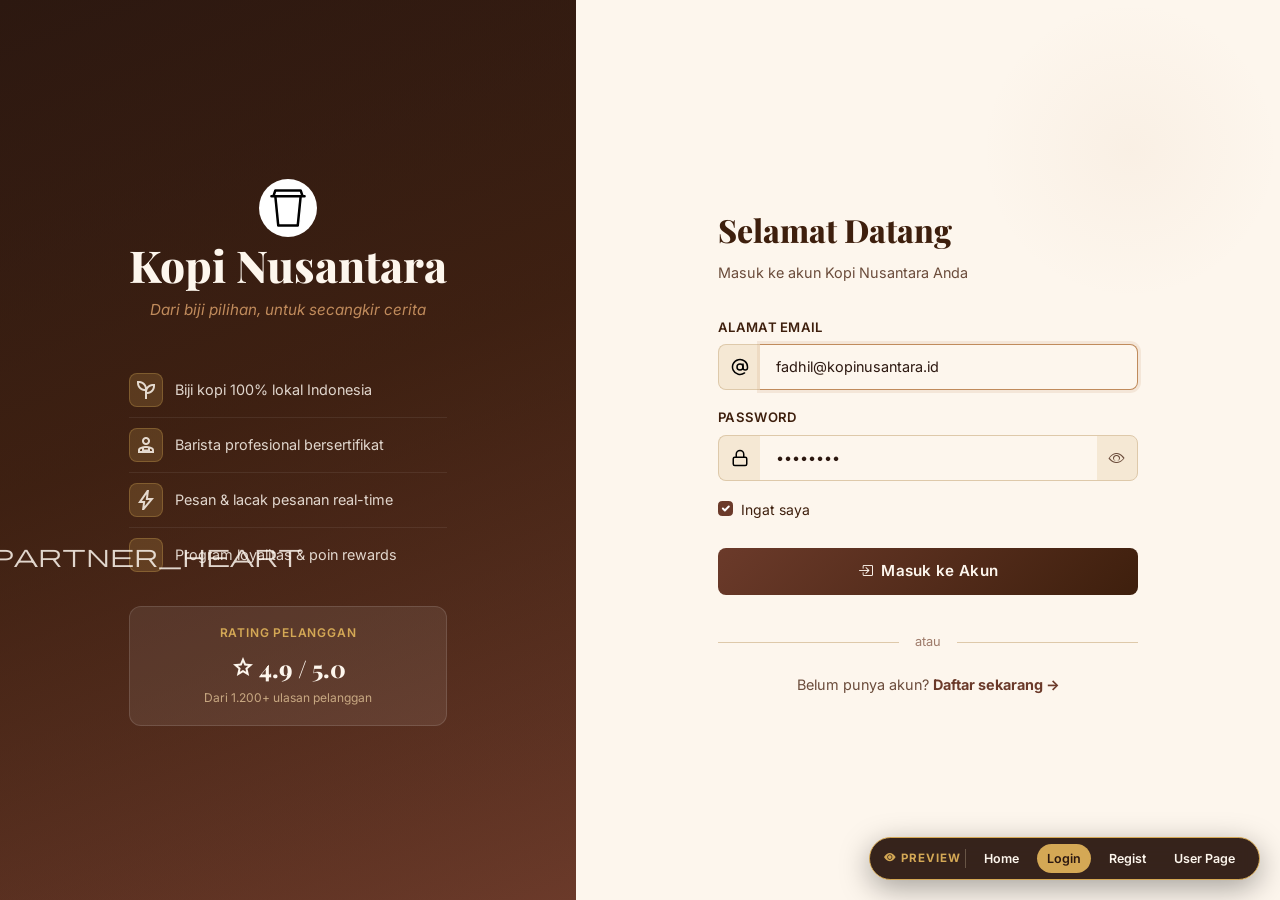
==== commit 1282a285: "add assets" ====
--- a/login.html
+++ b/login.html
@@ -6,7 +6,7 @@
     <meta name="viewport" content="width=device-width, initial-scale=1.0">
     <title>Masuk — Kopi Nusantara</title>
 
-    <link rel="icon" type="image/x-icon" href="../public/coffee-cup-svgrepo-com.svg">
+    <link rel="icon" type="image/x-icon" href="./public/coffee-cup-svgrepo-com.svg">
 
     <!-- Bootstrap CSS -->
     <link href="https://cdn.jsdelivr.net/npm/bootstrap@5.3.3/dist/css/bootstrap.min.css" rel="stylesheet">
@@ -92,7 +92,7 @@
         <div class="auth-visual d-none d-md-flex col-md-5">
             <div class="auth-visual-content">
                 <div class="auth-visual-logo">
-                    <span class="logo-icon"><img src="../public/coffee-cup-svgrepo-com.svg" alt="" width="58"
+                    <span class="logo-icon"><img src="./public/coffee-cup-svgrepo-com.svg" alt="" width="58"
                             height="58" class="brand-logo"></span>
                     Kopi Nusantara
                 </div>
--- a/css/app.css
+++ b/css/app.css
@@ -1 +1 @@
-@import "https://fonts.googleapis.com/css2?family=Playfair+Display:wght@400;600;700;800&family=Inter:wght@300;400;500;600;700&display=swap";@import "https://fonts.googleapis.com/css2?family=Playfair+Display:wght@700;800&family=Inter:wght@400;500;600&display=swap";:root{--color-primary:#3e1f0d;--color-secondary:#6b3a2a;--color-accent:#c08b5c;--color-gold:#d4a855;--color-background:#fdf6ed;--color-surface:#f5e8d4;--color-surface-alt:#edd9bc;--color-text:#2c1810;--color-text-muted:#6b4c3b;--color-border:#dec9aa;--color-success:#2e7d32;--color-warning:#e65100;--color-danger:#b71c1c;--color-info:#01579b;--shadow-sm:0 2px 8px #3e1f0d14;--shadow-md:0 4px 20px #3e1f0d1f;--shadow-lg:0 8px 40px #3e1f0d2e;--shadow-xl:0 20px 60px #3e1f0d40;--radius-sm:.5rem;--radius-md:.75rem;--radius-lg:1rem;--radius-xl:1.5rem;--transition:all .25s cubic-bezier(.4, 0, .2, 1)}*,:before,:after{box-sizing:border-box}html{scroll-behavior:smooth}body{background-color:var(--color-background);color:var(--color-text);font-family:Inter,Segoe UI,sans-serif;font-size:.9375rem;line-height:1.7}h1,h2,h3,h4,h5,h6{color:var(--color-primary);font-family:Playfair Display,Georgia,serif;font-weight:700;line-height:1.3}.section-title{color:var(--color-primary);padding-bottom:.5rem;font-family:Playfair Display,serif;font-size:2.25rem;font-weight:800;display:inline-block;position:relative}.section-title:after{content:"";background:linear-gradient(90deg, var(--color-accent), var(--color-gold));border-radius:99px;width:60px;height:3px;position:absolute;bottom:0;left:50%;transform:translate(-50%)}.text-coffee{color:var(--color-secondary)!important}.text-accent{color:var(--color-accent)!important}.text-muted-custom{color:var(--color-text-muted)!important}.navbar{transition:var(--transition);padding:.85rem 0;box-shadow:0 2px 20px #3e1f0d4d;background:linear-gradient(135deg, var(--color-primary) 0%, var(--color-secondary) 100%)!important}.navbar-brand{letter-spacing:.5px;transition:var(--transition);align-items:center;gap:.5rem;font-family:Playfair Display,serif;font-size:1.5rem;font-weight:800;display:flex;color:#fdf6ed!important}.navbar-brand:hover{transform:translateY(-1px);color:var(--color-gold)!important}.navbar-brand .brand-icon{filter:drop-shadow(0 1px 2px #0000004d);font-size:1.6rem}.navbar .nav-link{border-radius:var(--radius-sm);transition:var(--transition);letter-spacing:.3px;font-size:.9rem;font-weight:500;color:#fdf6ede6!important;padding:.5rem 1rem!important}.navbar .nav-link:hover,.navbar .nav-link.active{background-color:#ffffff1f;color:#fff!important}.navbar-toggler{border-color:#fdf6ed4d;padding:.375rem .625rem}.navbar-toggler-icon{filter:invert()}.dropdown-menu{background-color:var(--color-surface);border:1px solid var(--color-border);border-radius:var(--radius-md);box-shadow:var(--shadow-lg);margin-top:.5rem;padding:.5rem}.dropdown-item{color:var(--color-text);border-radius:var(--radius-sm);transition:var(--transition);padding:.5rem 1rem;font-weight:500}.dropdown-item:hover{background-color:var(--color-surface-alt);color:var(--color-primary)}.cart-badge,.notification-badge{background:var(--color-gold,#d4a855);color:#3e1f0d;z-index:2;border-radius:999px;justify-content:center;align-items:center;min-width:18px;height:18px;padding:0 4px;font-size:.65rem;font-weight:700;line-height:1;display:flex;position:absolute;top:2px;right:0;box-shadow:0 2px 4px #0003}.notification-badge{color:#fff;background:#e63946}.hide-arrow:after{display:none!important}.pagination{justify-content:center;align-items:center;gap:.35rem;margin:1.5rem 0 .5rem;padding-left:0;list-style:none;display:flex}.pagination .page-item .page-link{color:var(--color-text,#3e1f0d);background-color:var(--color-surface,#fffdf9);border:1px solid var(--color-border,#dec9aa);transition:var(--transition,all .2s ease);padding:.45rem .85rem;font-size:.875rem;font-weight:500;text-decoration:none;box-shadow:0 1px 3px #0000000d;border-radius:var(--radius-sm,8px)!important}.pagination .page-item .page-link:hover{color:#3e1f0d;background-color:var(--color-surface-alt,#f5e6d3);border-color:var(--color-gold,#d4a855);transform:translateY(-1px)}.pagination .page-item.active .page-link{font-weight:700;box-shadow:0 3px 8px #c08b5c4d;color:#3e1f0d!important;background:linear-gradient(135deg,#c08b5c 0%,#d4a855 100%)!important;border-color:#c08b5c!important}.pagination .page-item.disabled .page-link{color:#a08c7d;border-color:var(--color-border,#dec9aa);opacity:.6;pointer-events:none;background-color:#00000008}.pagination-container .small.text-muted,nav .small.text-muted{display:none!important}.sidebar{background:linear-gradient(180deg, var(--color-surface) 0%, var(--color-background) 100%);border-right:1px solid var(--color-border);min-height:calc(100vh - 72px);padding:1.5rem 1rem!important}.sidebar-brand{color:var(--color-primary);border-bottom:1px solid var(--color-border);align-items:center;gap:.5rem;margin-bottom:.5rem;padding:0 .5rem 1.25rem;font-family:Playfair Display,serif;font-size:1.1rem;font-weight:700;display:flex}.sidebar-section-label{text-transform:uppercase;letter-spacing:1.5px;color:var(--color-text-muted);margin-top:.5rem;padding:.5rem .75rem .25rem;font-size:.65rem;font-weight:700}.sidebar .nav-link{color:var(--color-text-muted);border-radius:var(--radius-sm);transition:var(--transition);align-items:center;gap:.6rem;margin-bottom:.2rem;padding:.65rem .875rem;font-size:.9rem;font-weight:500;display:flex}.sidebar .nav-link i{text-align:center;flex-shrink:0;width:20px;font-size:1.05rem}.sidebar .nav-link:hover{background-color:var(--color-surface-alt);color:var(--color-primary);transform:translate(3px)}.sidebar .nav-link.active{background:linear-gradient(135deg, var(--color-secondary), var(--color-accent));color:#fff;box-shadow:0 3px 10px #6b3a2a4d}.sidebar .nav-link.active i{color:#ffffffe6}.card{box-shadow:var(--shadow-sm);background-color:var(--color-surface);border-radius:var(--radius-md);transition:var(--transition);border:none;overflow:hidden}.card:hover{box-shadow:var(--shadow-md);transform:translateY(-3px)}.card-header{background-color:var(--color-background);border-bottom:1px solid var(--color-border);color:var(--color-primary);padding:1rem 1.25rem;font-family:Playfair Display,serif;font-weight:600}.card-body{color:var(--color-text)}.card-title{color:var(--color-primary);font-family:Playfair Display,serif;font-weight:600}.stat-card{transition:var(--transition);position:relative;overflow:hidden;border-radius:var(--radius-lg)!important;border:none!important}.stat-card:before{content:"";pointer-events:none;background:linear-gradient(135deg,#ffffff26 0%,#0000 100%);position:absolute;inset:0}.stat-card:hover{transform:translateY(-5px);box-shadow:var(--shadow-lg)!important}.stat-card .card-body{z-index:1;padding:1.5rem;position:relative}.stat-card .stat-icon{border-radius:var(--radius-md);background-color:#fff3;justify-content:center;align-items:center;width:52px;height:52px;margin-bottom:1rem;font-size:1.5rem;display:flex}.stat-card .stat-label{text-transform:uppercase;letter-spacing:1px;opacity:.85;margin-bottom:.25rem;font-size:.75rem;font-weight:600}.stat-card .stat-value{font-family:Playfair Display,serif;font-size:2rem;font-weight:800;line-height:1}.stat-card .stat-sub{opacity:.75;margin-top:.35rem;font-size:.8rem}.stat-gradient-brown{color:#fdf6ed;background:linear-gradient(135deg,#3e1f0d 0%,#6b3a2a 100%)}.stat-gradient-amber{color:#fdf6ed;background:linear-gradient(135deg,#7b3f00 0%,#c07728 100%)}.stat-gradient-green{color:#fdf6ed;background:linear-gradient(135deg,#1b5e20 0%,#388e3c 100%)}.stat-gradient-teal{color:#fdf6ed;background:linear-gradient(135deg,#004d40 0%,#00897b 100%)}.table thead{background:linear-gradient(135deg, var(--color-primary) 0%, var(--color-secondary) 100%);color:#fdf6ed}.table tbody td{vertical-align:middle;border-color:var(--color-border);color:var(--color-text);padding:.875rem 1rem;font-size:.9rem}.table-bordered{border:1px solid var(--color-border)}.btn-coffee{background:linear-gradient(135deg, var(--color-secondary) 0%, var(--color-primary) 100%);color:#fdf6ed;border-radius:var(--radius-sm);transition:var(--transition);letter-spacing:.3px;border:none;padding:.6rem 1.5rem;font-size:.9rem;font-weight:600;position:relative;overflow:hidden}.btn-coffee:before{content:"";opacity:0;transition:var(--transition);background:linear-gradient(135deg,#ffffff1a 0%,#0000 100%);position:absolute;inset:0}.btn-coffee:hover{color:#fff;transform:translateY(-2px);box-shadow:0 6px 20px #3e1f0d59}.btn-coffee:hover:before{opacity:1}.btn-outline-coffee{color:var(--color-secondary);border:2px solid var(--color-secondary);border-radius:var(--radius-sm);transition:var(--transition);background-color:#0000;padding:.55rem 1.45rem;font-size:.9rem;font-weight:600}.btn-outline-coffee:hover{background:linear-gradient(135deg, var(--color-secondary), var(--color-primary));color:#fdf6ed;border-color:#0000;transform:translateY(-2px);box-shadow:0 6px 20px #3e1f0d40}.btn-gold{background:linear-gradient(135deg, var(--color-gold) 0%, var(--color-accent) 100%);color:var(--color-primary);border-radius:var(--radius-sm);transition:var(--transition);border:none;padding:.6rem 1.5rem;font-weight:700}.btn-gold:hover{color:var(--color-primary);transform:translateY(-2px);box-shadow:0 6px 20px #d4a85566}.form-control,.form-select{border:1.5px solid var(--color-border);background-color:var(--color-background);color:var(--color-text);border-radius:var(--radius-sm);transition:var(--transition);padding:.7rem 1rem;font-size:.9rem}.form-control:focus,.form-select:focus{border-color:var(--color-accent);background-color:var(--color-background);color:var(--color-text);box-shadow:0 0 0 3px #c08b5c26}.form-control::placeholder{color:#9e7b6a}.form-label{color:var(--color-primary);letter-spacing:.2px;margin-bottom:.4rem;font-size:.875rem;font-weight:600}.form-check-input:checked{background-color:var(--color-secondary);border-color:var(--color-secondary)}.form-text{color:var(--color-text-muted)}.alert{border-radius:var(--radius-sm);box-shadow:var(--shadow-sm);border:none;padding:.875rem 1.25rem;font-size:.9rem}.alert-success{color:#1b5e20;background-color:#e8f5e9;border-left:4px solid #2e7d32}.alert-danger{color:#b71c1c;background-color:#ffebee;border-left:4px solid #c62828}.alert-warning{color:#e65100;background-color:#fff3e0;border-left:4px solid #ff6f00}.alert-info{color:#01579b;background-color:#e3f2fd;border-left:4px solid #0277bd}.badge{letter-spacing:.3px;border-radius:.3rem;padding:.35em .7em;font-size:.7rem;font-weight:600}.badge.bg-success{background-color:#2e7d32!important}.badge.bg-warning{color:#fff!important;background-color:#e65100!important}.badge.bg-danger{background-color:#b71c1c!important}.badge.bg-info{background-color:#0277bd!important}.badge.bg-secondary{background-color:#6b4c3b!important}.menu-card{transition:var(--transition);border:1px solid #0000;overflow:hidden;border-radius:var(--radius-md)!important}.menu-card:hover{border-color:var(--color-accent);transform:translateY(-5px);box-shadow:var(--shadow-lg)!important}.menu-card .card-img-top{object-fit:cover;background-color:var(--color-surface-alt);height:200px;transition:transform .4s}.menu-card:hover .card-img-top{transform:scale(1.04)}.menu-card .card-title{margin-bottom:.4rem;font-size:1.05rem}.menu-card .card-text{color:var(--color-text-muted);margin-bottom:1rem;font-size:.85rem;line-height:1.6}.menu-price{color:var(--color-secondary);font-family:Playfair Display,serif;font-size:1.2rem;font-weight:700}.category-card{text-align:center;transition:var(--transition);cursor:pointer;border:2px solid #0000;padding:1.5rem 1rem;text-decoration:none;border-radius:var(--radius-lg)!important}.category-card:hover{border-color:var(--color-accent);transform:translateY(-5px);background-color:var(--color-surface-alt)!important;box-shadow:var(--shadow-md)!important}.category-icon{margin-bottom:.75rem;font-size:2.5rem;transition:transform .3s;display:block}.category-card:hover .category-icon{transform:scale(1.15)}.pagination{gap:.25rem}.page-link{color:var(--color-secondary);border:1px solid var(--color-border);background-color:var(--color-surface);transition:var(--transition);margin:0 .125rem;padding:.5rem .875rem;font-size:.875rem;font-weight:500;border-radius:var(--radius-sm)!important}.page-link:hover{background-color:var(--color-surface-alt);color:var(--color-primary);border-color:var(--color-accent)}.page-item.active .page-link{background:linear-gradient(135deg, var(--color-secondary), var(--color-primary));color:#fdf6ed;border-color:#0000}.page-item.disabled .page-link{background-color:var(--color-background);color:#9e7b6a;border-color:var(--color-border)}.footer{color:#edd9bc;margin-top:auto;padding:3rem 0 1.5rem;background:linear-gradient(135deg, #2c1810 0%, var(--color-primary) 50%, #4a2618 100%)!important}.footer-brand{color:#fdf6ed;margin-bottom:.5rem;font-family:Playfair Display,serif;font-size:1.6rem;font-weight:800}.footer-tagline{color:#c08b5c;margin-bottom:1.25rem;font-size:.875rem;font-style:italic}.footer h6{color:var(--color-gold);text-transform:uppercase;letter-spacing:1.5px;margin-bottom:1rem;font-family:Inter,sans-serif;font-size:.8rem;font-weight:700}.footer a{color:#c8a882;transition:var(--transition);margin-bottom:.5rem;font-size:.875rem;text-decoration:none;display:block}.footer a:hover{color:#fdf6ed;transform:translate(3px)}.footer p{color:#c8a882;font-size:.875rem}.footer-divider{border-color:#fdf6ed1a;margin:1.5rem 0 1rem}.footer-bottom{color:#9e7b6a;font-size:.8rem}.footer-social a{color:#edd9bc;width:36px;height:36px;transition:var(--transition);background-color:#ffffff1a;border-radius:50%;justify-content:center;align-items:center;margin-bottom:0;margin-right:.5rem;font-size:1rem;display:inline-flex}.footer-social a:hover{background-color:var(--color-gold);color:var(--color-primary);transform:translateY(-2px)}.auth-visual{background:linear-gradient(160deg,#2c1810 0%,#3e1f0d 40%,#6b3a2a 100%);flex-direction:column;justify-content:center;align-items:center;padding:3rem;display:flex;position:relative;overflow:hidden}.auth-visual:before{content:"";opacity:.15;background-image:url(../public/images/hero-bg.jpg);background-position:50%;background-size:cover;position:absolute;inset:0}.auth-visual-content{z-index:1;text-align:center;position:relative}.auth-panel{background-color:var(--color-background);justify-content:center;align-items:center;padding:3rem;display:flex}.auth-form-wrap{width:100%;max-width:400px}.hero-section{background:linear-gradient(160deg,#fdf6ed 0%,#f5e8d4 100%);padding:2rem 0;position:relative;overflow:hidden}.hero-section:before{content:"";pointer-events:none;background:radial-gradient(circle,#c08b5c14 0%,#0000 70%);width:500px;height:500px;position:absolute;top:-50%;right:-10%}.hero-badge{color:var(--color-accent);letter-spacing:.5px;background-color:#d4a85526;border:1px solid #d4a8554d;border-radius:99px;align-items:center;gap:.5rem;margin-bottom:1.25rem;padding:.35rem .875rem;font-size:.8rem;font-weight:600;display:inline-flex}.hero-title{color:var(--color-primary);margin-bottom:1.25rem;font-family:Playfair Display,serif;font-size:3.5rem;font-weight:800;line-height:1.15}.hero-title .accent{color:var(--color-accent)}.hero-subtitle{color:var(--color-text-muted);max-width:480px;margin-bottom:2rem;font-size:1.05rem;line-height:1.75}.hero-image-wrap{border-radius:var(--radius-xl);box-shadow:var(--shadow-xl);position:relative;overflow:hidden}.hero-image-wrap:after{content:"";border-radius:var(--radius-xl);pointer-events:none;position:absolute;inset:0;box-shadow:inset 0 0 0 1px #fff3}.hero-stat-pill{-webkit-backdrop-filter:blur(10px);backdrop-filter:blur(10px);border-radius:var(--radius-md);box-shadow:var(--shadow-md);background:#fdf6edf2;border:1px solid #ffffff80;padding:.75rem 1rem;position:absolute}.hero-stat-pill.pill-top-right{top:1.5rem;right:-1.5rem}.hero-stat-pill.pill-bottom-left{bottom:1.5rem;left:-1.5rem}.modal-content{border-radius:var(--radius-lg);box-shadow:var(--shadow-xl);border:none;overflow:hidden}.modal-header{background:linear-gradient(135deg, var(--color-primary), var(--color-secondary));color:#fdf6ed;border-radius:0;padding:1.25rem 1.5rem}.modal-title{color:#fdf6ed;font-family:Playfair Display,serif;font-weight:700}.btn-close{filter:invert()}.image-preview{object-fit:cover;border-radius:var(--radius-sm);border:2px dashed var(--color-border);background-color:var(--color-surface);width:100%;height:200px}.btn-loading{pointer-events:none;opacity:.75;position:relative}.btn-loading:after{content:"";vertical-align:middle;border:2px solid;border-top-color:#0000;border-radius:50%;width:14px;height:14px;margin-left:8px;animation:.6s linear infinite spin;display:inline-block}@keyframes spin{to{transform:rotate(360deg)}}.toast-container{z-index:9999;position:fixed;top:20px;right:20px}.toast{border-radius:var(--radius-sm);box-shadow:var(--shadow-lg);border:none;font-size:.875rem}@keyframes fadeInUp{0%{opacity:0;transform:translateY(24px)}to{opacity:1;transform:translateY(0)}}@keyframes fadeIn{0%{opacity:0}to{opacity:1}}@keyframes slideInLeft{0%{opacity:0;transform:translate(-24px)}to{opacity:1;transform:translate(0)}}.fade-in-up{animation:.5s ease-out both fadeInUp}.fade-in{animation:.4s ease-out both fadeIn}.slide-in-left{animation:.4s ease-out both slideInLeft}.delay-1{animation-delay:.1s}.delay-2{animation-delay:.2s}.delay-3{animation-delay:.3s}.delay-4{animation-delay:.4s}::-webkit-scrollbar{width:7px;height:7px}::-webkit-scrollbar-track{background:var(--color-background)}::-webkit-scrollbar-thumb{background:var(--color-accent);border-radius:4px}::-webkit-scrollbar-thumb:hover{background:var(--color-secondary)}@media (width<=768px){.sidebar{z-index:1050;width:260px;height:calc(100vh - 72px);box-shadow:var(--shadow-xl);display:none;position:fixed;top:72px;left:0;overflow-y:auto}.sidebar.show{display:block}.hero-title{font-size:2.25rem}.section-title{font-size:1.75rem}.stat-card .stat-value{font-size:1.5rem}.auth-visual{display:none}.auth-panel{padding:2rem 1.5rem}.hero-stat-pill{display:none}}@media (width>=769px){.sidebar{display:block!important}}.order-table-card,.checkout-card{background-color:var(--color-surface);border:1px solid var(--color-border);border-radius:var(--radius-lg);box-shadow:var(--shadow-sm);transition:var(--transition);overflow:hidden}.order-table-card:hover,.checkout-card:hover{box-shadow:var(--shadow-md)}.order-card-header,.checkout-card-header{background:linear-gradient(135deg, var(--color-primary) 0%, var(--color-secondary) 100%);color:#fdf6ed;justify-content:space-between;align-items:center;padding:1.25rem 1.5rem;display:flex}.order-card-header h5,.checkout-card-header h5{color:#fdf6ed;margin:0;font-family:Playfair Display,serif;font-size:1.2rem;font-weight:700}.order-table{margin-bottom:0}.order-table thead{border-bottom:2px solid var(--color-border);background:linear-gradient(135deg,#3e1f0d14 0%,#6b3a2a1f 100%)}.order-table thead th{color:var(--color-primary);text-transform:uppercase;letter-spacing:.8px;border:none;padding:1rem 1.25rem;font-size:.8rem;font-weight:700}.order-table tbody td{vertical-align:middle;border-color:var(--color-border);color:var(--color-text);padding:1rem 1.25rem}.order-table tbody tr{transition:var(--transition)}.order-table tbody tr:hover{background-color:var(--color-surface-alt)}.order-number-badge{color:var(--color-primary);border:1px solid var(--color-border);border-radius:var(--radius-sm);background-color:#c08b5c26;align-items:center;gap:.35rem;padding:.35rem .65rem;font-family:Inter,monospace;font-size:.85rem;font-weight:600;display:inline-flex}.btn-coffee-sm{background:linear-gradient(135deg, var(--color-secondary) 0%, var(--color-primary) 100%);color:#fdf6ed;border-radius:var(--radius-sm);transition:var(--transition);border:none;align-items:center;gap:.35rem;padding:.4rem .9rem;font-size:.8rem;font-weight:600;text-decoration:none;display:inline-flex}.btn-coffee-sm:hover{color:#fff;transform:translateY(-1px);box-shadow:0 4px 12px #3e1f0d40}.order-filter-card{background-color:var(--color-surface);border:1px solid var(--color-border);border-radius:var(--radius-md);box-shadow:var(--shadow-sm);margin-bottom:1.5rem;padding:1.25rem}.checkout-summary-box{background:linear-gradient(135deg, var(--color-surface-alt) 0%, var(--color-surface) 100%);border:1px solid var(--color-border);border-radius:var(--radius-md);padding:1.5rem}.checkout-total-row{border-top:2px dashed var(--color-border);justify-content:space-between;align-items:center;margin-top:1rem;padding-top:1rem;display:flex}.checkout-total-price{color:var(--color-primary);font-family:Playfair Display,serif;font-size:1.6rem;font-weight:800}.modal{z-index:1065!important}.modal-backdrop{z-index:1055!important}.btn-coffee:hover{color:#f5e6cc;background-color:#6f4e37;transform:translateY(-1px);box-shadow:0 4px 12px #4e342e4d}.btn-outline-coffee{color:#4e342e;background-color:#0000;border:2px solid #4e342e;border-radius:.5rem;padding:.5rem 1.25rem;font-weight:500;transition:all .2s}.sidebar .nav-link:hover{background-color:#f5e6cc;transform:translate(4px)}.sidebar .nav-link.active{color:#f5e6cc;background-color:#6f4e37;box-shadow:0 2px 8px #0000001a}.table thead th{text-transform:uppercase;letter-spacing:.5px;border-bottom:none;padding:.75rem 1rem;font-size:.75rem;font-weight:600}@media (width<=768px){.menu-toolbar{flex-direction:column;align-items:stretch}.menu-search-form{max-width:100%}.table-responsive{border-radius:0}}.report-page{max-width:1200px}.report-filter-bar{background-color:#eadbc8;border:1px solid #d7ccc8;border-radius:.75rem;flex-wrap:wrap;align-items:flex-end;gap:1rem;margin-bottom:1.5rem;padding:1.25rem 1.5rem;display:flex}.report-filter-bar .form-label{color:#3e1f0d;margin-bottom:.4rem;font-size:.875rem;font-weight:600}.report-stat-grid{grid-template-columns:repeat(auto-fit,minmax(220px,1fr));gap:1rem;margin-bottom:1.5rem;display:grid}.report-stat-card{background-color:#eadbc8;border:1px solid #d7ccc8;border-radius:.75rem;padding:1.25rem 1.5rem;transition:all .25s cubic-bezier(.4,0,.2,1);position:relative;overflow:hidden}.report-stat-card:before{content:"";height:4px;position:absolute;top:0;left:0;right:0}.report-stat-card.revenue:before{background:linear-gradient(90deg,#2e7d32,#66bb6a)}.report-stat-card.orders:before{background:linear-gradient(90deg,#01579b,#42a5f5)}.report-stat-card.completed:before{background:linear-gradient(90deg,#e65100,#ff9800)}.report-stat-card.cancelled:before{background:linear-gradient(90deg,#b71c1c,#ef5350)}.report-stat-card:hover{border-color:#c08b5c;transform:translateY(-3px);box-shadow:0 6px 20px #3e1f0d1a}.report-stat-label{text-transform:uppercase;letter-spacing:.8px;color:#6b4c3b;margin-bottom:.35rem;font-size:.75rem;font-weight:600}.report-stat-value{color:#3e1f0d;font-family:Playfair Display,serif;font-size:1.6rem;font-weight:800}.top-menu-card{background-color:#eadbc8;border:1px solid #d7ccc8;border-radius:.75rem;overflow:hidden}.top-menu-card .card-body{padding:0}.top-menu-item{border-bottom:1px solid #edd9bc;justify-content:space-between;align-items:center;padding:.875rem 1.5rem;transition:all .2s;display:flex}.top-menu-item:last-child{border-bottom:none}.top-menu-item:hover{background-color:#f5e8d4}.top-menu-rank{color:#fdf6ed;background:linear-gradient(135deg,#4e342e,#6b3a2a);border-radius:50%;flex-shrink:0;justify-content:center;align-items:center;width:28px;height:28px;margin-right:1rem;font-size:.75rem;font-weight:700;display:inline-flex}.top-menu-info{flex:1;min-width:0}.top-menu-name{color:#3e1f0d;font-size:.9rem;font-weight:600}.top-menu-sold{color:#6b4c3b;font-size:.8rem}.top-menu-count{color:#6b3a2a;white-space:nowrap;font-family:Playfair Display,serif;font-size:1rem;font-weight:700}.user-avatar{color:#3e1f0d;background:linear-gradient(135deg,#d4a855,#c08b5c);border-radius:50%;flex-shrink:0;justify-content:center;align-items:center;width:36px;height:36px;font-size:.85rem;font-weight:700;display:inline-flex}.user-info{align-items:center;gap:.75rem;display:flex}.user-name{color:#3e1f0d;font-size:.9rem;font-weight:600}.user-email{color:#6b4c3b;font-size:.78rem}.role-badge{text-transform:uppercase;letter-spacing:.5px;border-radius:.3rem;align-items:center;gap:.35rem;padding:.3em .7em;font-size:.72rem;font-weight:700;display:inline-flex}.role-badge:before{content:"";opacity:.8;background-color:currentColor;border-radius:50%;width:6px;height:6px}.role-admin{color:#01579b;background-color:#e3f2fd}.role-manager{color:#e65100;background-color:#fff3e0}.role-user{color:#2e7d32;background-color:#e8f5e9}.approve-btn{color:#fff;background:linear-gradient(135deg,#2e7d32,#388e3c);border:none;border-radius:.5rem;align-items:center;gap:.4rem;padding:.5rem 1rem;font-size:.85rem;font-weight:600;text-decoration:none;transition:all .25s cubic-bezier(.4,0,.2,1);display:inline-flex}.approve-btn:hover{color:#fff;transform:translateY(-2px);box-shadow:0 4px 12px #2e7d324d}.reject-btn{color:#fff;background:linear-gradient(135deg,#c62828,#d32f2f);border:none;border-radius:.5rem;align-items:center;gap:.4rem;padding:.5rem 1rem;font-size:.85rem;font-weight:600;text-decoration:none;transition:all .25s cubic-bezier(.4,0,.2,1);display:inline-flex}.reject-btn:hover{color:#fff;transform:translateY(-2px);box-shadow:0 4px 12px #b71c1c4d}.btn-coffee:hover{color:#f5e6cc;background-color:#6f4e37}.card{background-color:#eadbc8;border:none;border-radius:.75rem;box-shadow:0 2px 12px #00000014}.admin-page,.manager-page{max-width:1200px}.page-header-bar{flex-wrap:wrap;justify-content:space-between;align-items:center;gap:1rem;margin-bottom:1.5rem;display:flex}.page-title-bar{align-items:center;gap:.75rem;display:flex}.page-title-icon{color:#fdf6ed;background:linear-gradient(135deg,#4e342e,#6b3a2a);border-radius:.75rem;justify-content:center;align-items:center;width:44px;height:44px;font-size:1.25rem;display:inline-flex}.page-title-bar h2{color:#3e1f0d;margin:0;font-family:Playfair Display,serif;font-size:1.4rem;font-weight:700}.menu-table-card{background-color:#eadbc8;border:1px solid #d7ccc8;border-radius:.75rem;overflow:hidden;box-shadow:0 2px 12px #0000000f}.menu-table-card .card-body{padding:0}.menu-toolbar{border-bottom:1px solid #d7ccc8;flex-wrap:wrap;justify-content:space-between;align-items:center;gap:1rem;padding:1.25rem 1.5rem;display:flex}.menu-search-form{flex:1;gap:.5rem;max-width:400px;display:flex}.menu-search-form .form-control{color:#3e2723;background-color:#fdf6ed;border:1.5px solid #d7ccc8;border-radius:.5rem;padding:.6rem 1rem;font-size:.9rem;transition:all .25s cubic-bezier(.4,0,.2,1)}.menu-search-form .form-control:focus{background-color:#fdf6ed;border-color:#c08b5c;box-shadow:0 0 0 3px #c08b5c26}.table{background-color:#0000;border-radius:0;margin-bottom:0;overflow:visible}.table thead{color:#fdf6ed;background:linear-gradient(135deg,#3e1f0d 0%,#6b3a2a 100%)}.table thead th{text-transform:uppercase;letter-spacing:.8px;white-space:nowrap;border-bottom:none;padding:.875rem 1rem;font-size:.72rem;font-weight:600}.table tbody td{vertical-align:middle;color:#3e2723;border-color:#d7ccc8;padding:.875rem 1rem;font-size:.9rem}.table tbody tr{transition:all .25s cubic-bezier(.4,0,.2,1)}.menu-thumb{object-fit:cover;border:2px solid #dec9aa;border-radius:.5rem;width:56px;height:56px;transition:all .25s cubic-bezier(.4,0,.2,1)}.menu-thumb:hover{border-color:#c08b5c;transform:scale(1.05)}.status-badge{text-transform:uppercase;letter-spacing:.6px;border-radius:.3rem;align-items:center;gap:.35rem;padding:.3em .7em;font-size:.72rem;font-weight:700;display:inline-flex}.status-badge:before{content:"";opacity:.8;background-color:currentColor;border-radius:50%;width:6px;height:6px}.action-btns{gap:.4rem;display:flex}.btn-icon{cursor:pointer;border:none;border-radius:.5rem;justify-content:center;align-items:center;width:36px;height:36px;font-size:.9rem;text-decoration:none;transition:all .25s cubic-bezier(.4,0,.2,1);display:inline-flex}.btn-icon-edit{color:#e65100;background-color:#fff3e0}.btn-icon-edit:hover{color:#fff;background-color:#e65100;transform:translateY(-2px);box-shadow:0 4px 12px #e651004d}.btn-icon-delete{color:#b71c1c;background-color:#ffebee}.btn-icon-delete:hover{color:#fff;background-color:#b71c1c;transform:translateY(-2px);box-shadow:0 4px 12px #b71c1c4d}.btn-primary-solid{color:#fdf6ed;background:linear-gradient(135deg,#6b3a2a 0%,#4e342e 100%);border:none;border-radius:.5rem;align-items:center;gap:.5rem;padding:.6rem 1.25rem;font-size:.9rem;font-weight:600;text-decoration:none;transition:all .25s cubic-bezier(.4,0,.2,1);display:inline-flex}.btn-primary-solid:hover{color:#fff;transform:translateY(-2px);box-shadow:0 6px 20px #3e1f0d59}.btn-outline-coffee{color:#4e342e;background-color:#0000;border:2px solid #4e342e;border-radius:.5rem;align-items:center;gap:.5rem;padding:.55rem 1.25rem;font-size:.9rem;font-weight:600;text-decoration:none;transition:all .25s cubic-bezier(.4,0,.2,1);display:inline-flex}.btn-outline-coffee:hover{color:#fdf6ed;background:linear-gradient(135deg,#6b3a2a,#4e342e);border-color:#0000;transform:translateY(-2px);box-shadow:0 6px 20px #3e1f0d40}.empty-state{text-align:center;padding:3rem 2rem}.empty-state-icon{color:#c08b5c;opacity:.7;margin-bottom:1rem;font-size:3rem}.pagination-container{border-top:1px solid #d7ccc8;padding:1rem 1.5rem}@media (width<=768px){.menu-toolbar{flex-direction:column;align-items:stretch}.menu-search-form{max-width:100%}.table-responsive{border-radius:0}}.manager-orders-page{max-width:1200px}.orders-toolbar{background-color:#eadbc8;border:1px solid #d7ccc8;border-radius:.75rem;flex-wrap:wrap;justify-content:space-between;align-items:flex-end;gap:1rem;margin-bottom:1.5rem;padding:1rem 1.25rem;display:flex;box-shadow:0 2px 12px #0000000a}.orders-filter-group{flex-wrap:wrap;align-items:flex-end;gap:.75rem;display:flex}.orders-filter-label{text-transform:uppercase;letter-spacing:.8px;color:#6b4c3b;margin-bottom:.35rem;font-size:.7rem;font-weight:700}.orders-search-form{flex:1;gap:.5rem;min-width:200px;max-width:320px;display:flex}.orders-search-form .form-control{color:#3e2723;background-color:#fdf6ed;border:1.5px solid #d7ccc8;border-radius:.5rem;padding:.6rem 1rem;font-size:.9rem;transition:all .25s cubic-bezier(.4,0,.2,1)}.orders-search-form .form-control:focus{background-color:#fdf6ed;border-color:#c08b5c;box-shadow:0 0 0 3px #c08b5c26}.orders-filter-select{color:#3e2723;cursor:pointer;appearance:none;background-color:#fdf6ed;background-image:url("data:image/svg+xml,%3Csvg xmlns='http://www.w3.org/2000/svg' width='12' height='12' viewBox='0 0 12 12'%3E%3Cpath fill='%236B3A2A' d='M6 8L1 3h10z'/%3E%3C/svg%3E");background-position:right .75rem center;background-repeat:no-repeat;border:1.5px solid #d7ccc8;border-radius:.5rem;padding:.6rem 2.5rem .6rem 1rem;font-size:.9rem;transition:all .25s cubic-bezier(.4,0,.2,1)}.orders-filter-select:focus{border-color:#c08b5c;outline:none;box-shadow:0 0 0 3px #c08b5c26}.orders-table-card{background-color:#eadbc8;border:1px solid #d7ccc8;border-radius:.75rem;overflow:hidden;box-shadow:0 2px 12px #0000000a}.orders-table-card .table{margin-bottom:0}.order-customer{align-items:center;gap:.75rem;display:flex}.order-customer-avatar{color:#3e1f0d;background:linear-gradient(135deg,#d4a855,#c08b5c);border-radius:50%;flex-shrink:0;justify-content:center;align-items:center;width:36px;height:36px;font-size:.85rem;font-weight:700;display:inline-flex}.order-customer-name{color:#3e1f0d;font-size:.9rem;font-weight:600}.order-number{color:#3e1f0d;font-family:Playfair Display,serif;font-size:.9rem;font-weight:700}.order-total{color:#3e1f0d;font-size:.95rem;font-weight:700}.order-menu-text{color:#3e1f0d;font-size:.85rem;line-height:1.4}.order-actions{flex-wrap:wrap;gap:.4rem;display:flex}.btn-action{cursor:pointer;border:none;border-radius:.5rem;align-items:center;gap:.35rem;padding:.45rem .9rem;font-size:.8rem;font-weight:600;text-decoration:none;transition:all .25s cubic-bezier(.4,0,.2,1);display:inline-flex}.btn-action-accept{color:#fff;background:linear-gradient(135deg,#2e7d32,#388e3c)}.btn-action-accept:hover{color:#fff;transform:translateY(-2px);box-shadow:0 4px 12px #2e7d324d}.btn-action-reject{color:#fff;background:linear-gradient(135deg,#c62828,#d32f2f)}.btn-action-reject:hover{color:#fff;transform:translateY(-2px);box-shadow:0 4px 12px #b71c1c4d}.btn-action-complete{color:#fff;background:linear-gradient(135deg,#01579b,#0277bd)}.btn-action-complete:hover{color:#fff;transform:translateY(-2px);box-shadow:0 4px 12px #0277bd4d}.order-empty-state{text-align:center;padding:3rem 2rem}.pagination-wrapper{border-top:1px solid #d7ccc8;flex-wrap:wrap;justify-content:space-between;align-items:center;gap:.5rem;padding:1rem 1.5rem;display:flex}@media (width<=768px){.orders-toolbar{flex-direction:column;align-items:stretch}.orders-filter-group{width:100%}.orders-search-form{max-width:100%}.order-actions{justify-content:flex-end}.table-responsive{border-radius:0}}:root{--color-primary:#4e342e;--color-secondary:#6f4e37;--color-background:#f5e6cc;--color-surface:#eadbc8;--color-accent:#a3b18a}body{background-color:#f5e6cc;font-family:Segoe UI,Tahoma,Geneva,Verdana,sans-serif}.bg-coffee{background-color:#4e342e!important}.bg-coffee-light{background-color:#6f4e37!important}.text-brown{color:#4e342e!important}.btn-coffee{color:#f5e6cc;background-color:#4e342e;border:none;border-radius:.5rem;padding:.5rem 1.25rem;font-weight:500;transition:all .2s}.btn-coffee:hover{color:#f5e6cc;background-color:#6f4e37;transform:translateY(-1px)}.btn-outline-coffee{color:#4e342e;background-color:#0000;border:2px solid #4e342e;border-radius:.5rem;padding:.5rem 1.25rem;font-weight:500}.btn-outline-coffee:hover{color:#f5e6cc;background-color:#4e342e}.sidebar{background-color:#eadbc8;min-height:calc(100vh - 56px)}.sidebar .nav-link{color:#4e342e;border-radius:.375rem;margin-bottom:.25rem;padding:.75rem 1rem;font-weight:500}.sidebar .nav-link:hover{background-color:#f5e6cc}.sidebar .nav-link.active{color:#f5e6cc;background-color:#6f4e37}.card{background-color:#eadbc8;border:none;border-radius:.75rem;transition:transform .2s,box-shadow .2s;box-shadow:0 2px 12px #00000014}.card:hover{transform:translateY(-2px);box-shadow:0 4px 20px #0000001f}.card-header{color:#4e342e;background-color:#f5e6cc;border-bottom:1px solid #d7ccc8;font-weight:600;border-radius:.75rem .75rem 0 0!important}.table{background-color:#eadbc8;border-radius:.5rem;overflow:hidden}.table thead{color:#f5e6cc;background-color:#4e342e}.table thead th{text-transform:uppercase;letter-spacing:.5px;font-size:.75rem;font-weight:600}.table tbody td{vertical-align:middle;color:#3e2723;border-color:#d7ccc8;padding:.75rem 1rem}.table tbody tr:hover{background-color:#f5e6cc}.footer{color:#f5e6cc;background-color:#4e342e}.menu-card{height:100%;transition:transform .2s,box-shadow .2s}.menu-card .card-img-top{object-fit:cover;background-color:#f5e6cc;border-radius:.75rem .75rem 0 0;height:200px}.menu-card .card-body{padding:1.25rem}.menu-card .card-title{color:#4e342e;margin-bottom:.5rem;font-size:1.125rem}.status-badge{text-transform:uppercase;letter-spacing:.5px;border-radius:.375rem;padding:.35em .65em;font-size:.75rem;font-weight:600}.status-pending{color:#f57f17;background-color:#fff8e1}.status-approved,.status-completed,.status-paid{color:#2e7d32;background-color:#e8f5e9}.status-rejected,.status-cancelled,.status-failed{color:#c62828;background-color:#ffebee}.status-processing{color:#0277bd;background-color:#e3f2fd}.pagination .page-link{color:#4e342e;background-color:#eadbc8;border:1px solid #d7ccc8;margin:0 .125rem;border-radius:.375rem!important}.pagination .page-link:hover{color:#4e342e;background-color:#f5e6cc}.pagination .page-item.active .page-link{color:#f5e6cc;background-color:#4e342e;border-color:#4e342e}.cart-page{max-width:960px}.cart-item-card{background-color:#eadbc8;border:1px solid #d7ccc8;border-radius:.75rem;transition:all .25s cubic-bezier(.4,0,.2,1);animation:.4s ease-out both fadeInUp}.cart-item-card:hover{border-color:#c08b5c;box-shadow:0 4px 20px #3e1f0d1f}.cart-item-row{align-items:center;gap:1.5rem;padding:1.25rem;display:flex}.cart-item-info{flex:1;min-width:0}.cart-item-name{color:#3e1f0d;font-size:.95rem;font-weight:600;margin-bottom:.25rem!important}.cart-item-price{color:#6b4c3b;font-size:.85rem;margin-bottom:0!important}.cart-quantity-form{flex-shrink:0;margin:0}.quantity-stepper{background-color:#fdf6ed;border:1.5px solid #d7ccc8;border-radius:.5rem;align-items:center;gap:0;display:flex;overflow:hidden}.qty-btn{color:#6b3a2a;cursor:pointer;background-color:#0000;border:none;justify-content:center;align-items:center;width:36px;height:36px;font-size:.9rem;transition:all .25s cubic-bezier(.4,0,.2,1);display:flex}.qty-btn:hover{color:#3e1f0d;background-color:#edd9bc}.cart-quantity-input{text-align:center;color:#3e1f0d;-moz-appearance:textfield;width:50px;font-size:.9rem;font-weight:600;box-shadow:none!important;background-color:#0000!important;border:none!important;padding:.5rem!important}.cart-quantity-input::-webkit-outer-spin-button{-webkit-appearance:none;margin:0}.cart-quantity-input::-webkit-inner-spin-button{-webkit-appearance:none;margin:0}.cart-item-subtotal{text-align:right;flex-shrink:0;min-width:110px}.subtotal-label{text-transform:uppercase;letter-spacing:.5px;color:#6b4c3b;font-size:.7rem;font-weight:600;display:block}.subtotal-value{color:#3e1f0d;font-size:.95rem;font-weight:700;display:block}.btn-remove{color:#b71c1c;cursor:pointer;background-color:#0000;border:none;border-radius:.5rem;flex-shrink:0;justify-content:center;align-items:center;width:36px;height:36px;font-size:1rem;transition:all .25s cubic-bezier(.4,0,.2,1);display:flex}.btn-remove:hover{color:#b71c1c;background-color:#ffebee}.summary-card{background-color:#eadbc8;border:1px solid #d7ccc8;border-radius:.75rem;padding:1.5rem;box-shadow:0 2px 8px #3e1f0d14}.summary-row{justify-content:space-between;align-items:center;padding:.75rem 0;display:flex}.summary-row.total-row{border-top:2px solid #d7ccc8;margin-top:.5rem;padding-top:1rem}.total-value{color:#3e1f0d;font-family:Playfair Display,serif;font-size:1.5rem;font-weight:800}.btn-checkout{padding:.85rem 1.5rem;font-size:1rem;font-weight:700}.empty-cart-card{background-color:#eadbc8;border:2px dashed #d7ccc8;border-radius:1rem;padding:3rem 2rem;transition:all .25s cubic-bezier(.4,0,.2,1)}.empty-cart-card:hover{border-color:#c08b5c}.empty-cart-icon{color:#c08b5c;opacity:.8;margin-bottom:1rem;font-size:3.5rem}.profile-page{max-width:960px}.profile-header{color:#fdf6ed;text-align:center;background:linear-gradient(135deg,#3e1f0d 0%,#6b3a2a 100%);border-radius:1rem;padding:2.5rem 2rem;position:relative;overflow:hidden}.profile-header:before{content:"";pointer-events:none;background:linear-gradient(135deg,#ffffff1a 0%,#0000 100%);position:absolute;inset:0}.profile-avatar{color:#3e1f0d;z-index:1;background:linear-gradient(135deg,#d4a855 0%,#c08b5c 100%);border:3px solid #fdf6ed4d;border-radius:50%;justify-content:center;align-items:center;width:88px;height:88px;font-family:Playfair Display,serif;font-size:2.2rem;font-weight:800;display:inline-flex;position:relative;box-shadow:0 6px 20px #00000040}.profile-name{color:#fdf6ed;z-index:1;margin-top:1rem;font-family:Playfair Display,serif;font-size:1.5rem;font-weight:700;position:relative;margin-bottom:.25rem!important}.profile-email{color:#fdf6edbf;z-index:1;font-size:.9rem;position:relative}.profile-section-card{background-color:#eadbc8;border:1px solid #d7ccc8;border-radius:.75rem;height:100%;transition:all .25s cubic-bezier(.4,0,.2,1);overflow:hidden}.profile-section-card:hover{box-shadow:0 4px 20px #3e1f0d1f}.section-header{color:#3e1f0d;background-color:#fdf6ed;border-bottom:1px solid #d7ccc8;align-items:center;gap:.6rem;padding:1rem 1.25rem;display:flex}.section-header i{color:#c08b5c;font-size:1.25rem}.section-header h5{margin:0;font-family:Playfair Display,serif;font-size:1rem;font-weight:700}.section-body{padding:1.25rem}.input-group-text{color:#6b3a2a;background-color:#fdf6ed;border-color:#d7ccc8}.profile-actions{border-top:1px solid #d7ccc8;margin-top:1rem;padding:1rem 0 0}@media (width<=768px){.cart-item-row{flex-wrap:wrap;gap:1rem}.cart-item-info{flex:100%}.cart-quantity-form{order:3}.cart-item-subtotal{text-align:left;min-width:auto}.cart-item-row .btn-remove,.cart-item-row>:last-child{margin-left:auto}}.welcome-banner{color:#fdf6ed;background:linear-gradient(135deg,#3e1f0d 0%,#6b3a2a 100%);border-radius:1.25rem;padding:2.5rem;transition:all .3s;position:relative;overflow:hidden}.welcome-banner:before{content:"";pointer-events:none;background:linear-gradient(135deg,#ffffff14 0%,#0000 60%);position:absolute;inset:0}.welcome-banner:after{content:"☕";opacity:.06;pointer-events:none;font-size:7rem;line-height:1;position:absolute;top:50%;right:2rem;transform:translateY(-50%)}.welcome-label{text-transform:uppercase;letter-spacing:1.5px;color:#d4a855;z-index:1;margin-bottom:.5rem;font-size:.75rem;font-weight:700;position:relative}.welcome-title{color:#fdf6ed;z-index:1;margin-bottom:.5rem;font-family:Playfair Display,serif;font-size:2rem;font-weight:800;position:relative}.welcome-subtitle{color:#fdf6edb3;z-index:1;max-width:480px;margin-bottom:1.5rem;font-size:.95rem;line-height:1.6;position:relative}.welcome-btn{color:#3e1f0d;z-index:1;background:linear-gradient(135deg,#d4a855 0%,#c08b5c 100%);border:none;border-radius:.5rem;align-items:center;gap:.5rem;padding:.75rem 1.5rem;font-size:.95rem;font-weight:700;text-decoration:none;transition:all .25s cubic-bezier(.4,0,.2,1);display:inline-flex;position:relative}.welcome-btn:hover{color:#3e1f0d;transform:translateY(-2px);box-shadow:0 8px 24px #d4a85566}.dash-stat-card{background-color:#eadbc8;border:1px solid #d7ccc8;border-radius:1rem;height:100%;padding:1.5rem;transition:all .25s cubic-bezier(.4,0,.2,1);position:relative;overflow:hidden}.dash-stat-card:before{content:"";opacity:0;background:linear-gradient(90deg,#6b3a2a,#c08b5c);height:4px;transition:all .25s;position:absolute;top:0;left:0;right:0}.dash-stat-card:hover{border-color:#c08b5c;transform:translateY(-4px);box-shadow:0 8px 24px #3e1f0d1f}.dash-stat-card:hover:before{opacity:1}.dash-stat-icon{border-radius:.75rem;justify-content:center;align-items:center;width:48px;height:48px;margin-bottom:1rem;font-size:1.25rem;display:flex}.dash-stat-icon.orders{color:#2e7d32;background:linear-gradient(135deg,#e8f5e9,#c8e6c9)}.dash-stat-icon.cart{color:#e65100;background:linear-gradient(135deg,#fff3e0,#ffe0b2)}.dash-stat-icon.member{color:#01579b;background:linear-gradient(135deg,#e3f2fd,#bbdefb)}.dash-stat-label{text-transform:uppercase;letter-spacing:.8px;color:#6b4c3b;margin-bottom:.35rem;font-size:.75rem;font-weight:600}.dash-stat-value{color:#3e1f0d;font-family:Playfair Display,serif;font-size:1.75rem;font-weight:800;line-height:1.2}.dash-stat-sub{color:#6b4c3b;margin-top:.25rem;font-size:.8rem}.quick-actions-grid{grid-template-columns:repeat(auto-fit,minmax(160px,1fr));gap:1rem;display:grid}.quick-action-card{text-align:center;color:#3e1f0d;background-color:#eadbc8;border:1px solid #d7ccc8;border-radius:.75rem;flex-direction:column;align-items:center;gap:.6rem;padding:1.25rem;text-decoration:none;transition:all .25s cubic-bezier(.4,0,.2,1);display:flex;position:relative;overflow:hidden}.quick-action-card:before{content:"";opacity:0;background:linear-gradient(135deg,#6b3a2a0f 0%,#0000 100%);transition:all .25s;position:absolute;inset:0}.quick-action-card:hover{color:#3e1f0d;border-color:#c08b5c;transform:translateY(-3px);box-shadow:0 6px 20px #3e1f0d1f}.quick-action-card:hover:before{opacity:1}.quick-action-icon{color:#fdf6ed;background:linear-gradient(135deg,#3e1f0d,#6b3a2a);border-radius:.75rem;justify-content:center;align-items:center;width:44px;height:44px;font-size:1.1rem;transition:all .25s;display:flex}.quick-action-card:hover .quick-action-icon{transform:scale(1.1);box-shadow:0 4px 12px #3e1f0d4d}.quick-action-label{z-index:1;font-size:.9rem;font-weight:600;position:relative}.quick-action-badge{color:#3e1f0d;text-align:center;background:linear-gradient(135deg,#d4a855,#c08b5c);border-radius:99px;min-width:22px;padding:.2em .6em;font-size:.7rem;font-weight:700;position:absolute;top:.75rem;right:.75rem}.recent-orders-card{background-color:#eadbc8;border:1px solid #d7ccc8;border-radius:1rem;transition:all .25s;overflow:hidden}.recent-orders-card:hover{box-shadow:0 4px 20px #3e1f0d1a}.recent-orders-header{background-color:#fdf6ed;border-bottom:1px solid #d7ccc8;flex-wrap:wrap;justify-content:space-between;align-items:center;gap:.75rem;padding:1rem 1.5rem;display:flex}.recent-orders-header-title{color:#3e1f0d;align-items:center;gap:.6rem;margin:0;font-family:Playfair Display,serif;font-size:1.1rem;font-weight:700;display:flex}.recent-orders-header-title i{color:#c08b5c;font-size:1.25rem}.order-item{color:inherit;border-bottom:1px solid #edd9bc;justify-content:space-between;align-items:center;padding:1rem 1.5rem;text-decoration:none;transition:all .2s;display:flex}.order-item:last-child{border-bottom:none}.order-item:hover{background-color:#f5e8d4}.order-info{align-items:center;gap:1rem;display:flex}.order-icon{color:#6b3a2a;background:linear-gradient(135deg,#fdf6ed,#f5e8d4);border:1px solid #dec9aa;border-radius:.5rem;flex-shrink:0;justify-content:center;align-items:center;width:40px;height:40px;font-size:1rem;display:flex}.order-id{color:#3e1f0d;font-size:.9rem;font-weight:700}.order-date{color:#6b4c3b;font-size:.78rem}.order-status{text-transform:uppercase;letter-spacing:.6px;border-radius:.3rem;align-items:center;gap:.35rem;padding:.35em .75em;font-size:.72rem;font-weight:700;display:inline-flex}.order-status:before{content:"";opacity:.8;background-color:currentColor;border-radius:50%;width:6px;height:6px}.order-empty{text-align:center;padding:3rem 2rem}.order-empty-icon{color:#c08b5c;opacity:.7;margin-bottom:1rem;font-size:3rem}@media (width<=768px){.welcome-banner{text-align:center;padding:2rem 1.5rem}.welcome-banner:after{display:none}.welcome-title{font-size:1.5rem}.welcome-subtitle{max-width:100%}.dash-stat-card{padding:1.25rem}.dash-stat-value{font-size:1.5rem}.order-item{flex-direction:column;align-items:flex-start;gap:.75rem}.order-item .order-status{align-self:flex-start}}.menu-card{background:#fff;border-radius:16px;transition:all .3s;overflow:hidden}.menu-card:hover{transform:translateY(-6px);box-shadow:0 10px 25px #0000001f!important}.menu-card-image{background:#f5f1ed;height:220px;overflow:hidden}.menu-card-image img{object-fit:cover;width:100%;height:100%;transition:transform .4s}.menu-card:hover .menu-card-image img{transform:scale(1.05)}.no-image{color:#8b5e3c;justify-content:center;align-items:center;width:100%;height:100%;font-size:50px;display:flex}.menu-category{color:#8b5e3c;text-transform:uppercase;margin-bottom:6px;font-size:12px;font-weight:600;display:inline-block}.menu-title{color:#3e2723;margin-bottom:8px;font-weight:700}.menu-description{color:#777;-webkit-line-clamp:2;-webkit-box-orient:vertical;font-size:14px;display:-webkit-box;overflow:hidden}.menu-price{color:#6f4e37;font-size:18px;font-weight:700}.menu-detail-card{background-color:#eadbc8;border:1px solid #d7ccc8;border-radius:1rem;overflow:hidden;box-shadow:0 2px 12px #3e1f0d14}.menu-detail-card:hover{transform:none;box-shadow:0 2px 12px #3e1f0d14}.menu-detail-image{background:#f5e6cc;width:100%;max-height:340px;overflow:hidden}.menu-detail-image img{object-fit:cover;width:100%;height:100%}.menu-detail-body{padding:1.75rem}.menu-detail-category{text-transform:uppercase;letter-spacing:1px;color:#c08b5c;background:#c08b5c1f;border-radius:.25rem;margin-bottom:.75rem;padding:.3em .75em;font-size:.7rem;font-weight:700;display:inline-block}.menu-detail-name{color:#3e1f0d;margin-bottom:.5rem;font-family:Playfair Display,serif;font-size:1.5rem;font-weight:800}.menu-detail-price{color:#6b3a2a;margin-bottom:1rem;font-family:Playfair Display,serif;font-size:1.35rem;font-weight:700}.menu-detail-desc{color:#6b4c3b;border-top:1px solid #d7ccc8;padding-top:1rem;font-size:.93rem;line-height:1.7}.menu-detail-desc p{margin-bottom:0}.menu-detail-form .form-control{text-align:center;background-color:#fdf6ed;border-color:#d7ccc8;max-width:100px}.menu-detail-form .form-control:focus{border-color:#c08b5c;box-shadow:0 0 0 .2rem #c08b5c40}.payment-info-note{color:#3e1f0d;background:linear-gradient(135deg,#fdf6ed 0%,#f5e8d4 100%);border:1px solid #dec9aa;border-radius:.75rem;margin-bottom:1rem;padding:1rem 1.25rem;font-size:.85rem}.payment-info-note .note-title{text-transform:uppercase;letter-spacing:.5px;color:#6b3a2a;align-items:center;gap:.4rem;margin-bottom:.5rem;font-size:.8rem;font-weight:700;display:flex}.payment-info-item{align-items:flex-start;gap:.5rem;padding:.35rem 0;display:flex}.payment-info-item .info-icon{flex-shrink:0;font-size:1.1rem;line-height:1.4}.payment-info-item .info-text{line-height:1.5}.payment-info-item .info-text strong{color:#3e1f0d}.refund-badge-yes{text-transform:uppercase;letter-spacing:.3px;color:#2e7d32;background-color:#e8f5e9;border-radius:.2rem;padding:.15em .5em;font-size:.65rem;font-weight:700;display:inline-block}.refund-badge-no{text-transform:uppercase;letter-spacing:.3px;color:#c62828;background-color:#ffebee;border-radius:.2rem;padding:.15em .5em;font-size:.65rem;font-weight:700;display:inline-block}.qris-modal .modal-content{background-color:#fdf6ed;border:1px solid #d7ccc8;border-radius:1rem;box-shadow:0 20px 60px #3e1f0d40}.qris-modal .modal-header{color:#fdf6ed;background:linear-gradient(135deg,#3e1f0d 0%,#6b3a2a 100%);border-bottom:1px solid #dec9aa;border-radius:1rem 1rem 0 0;padding:1.25rem 1.5rem}.qris-modal .modal-header .modal-title{font-family:Playfair Display,serif;font-weight:700}.qris-modal .modal-header .btn-close{filter:invert()}.qris-modal .modal-body{text-align:center;padding:2rem 1.5rem}.qris-qr-wrapper{background:#fff;border:2px solid #d7ccc8;border-radius:1rem;margin-bottom:1.25rem;padding:1.5rem;display:inline-block;box-shadow:0 4px 16px #3e1f0d14}.qris-qr-wrapper img{width:220px;height:220px}.qris-amount{color:#3e1f0d;margin-bottom:.25rem;font-family:Playfair Display,serif;font-size:1.5rem;font-weight:800}.qris-instruction{color:#6b4c3b;margin-bottom:1.5rem;font-size:.88rem}.qris-timer{color:#c08b5c;font-size:.8rem;font-weight:600}.qris-modal .modal-footer{border-top:1px solid #dec9aa;justify-content:center;padding:1rem 1.5rem}.refund-section{background:linear-gradient(135deg,#fdf6ed 0%,#f5e8d4 100%);border:1px solid #dec9aa;border-radius:.75rem;margin-top:1.5rem;padding:1.25rem 1.5rem}.refund-section-header{color:#3e1f0d;align-items:center;gap:.5rem;margin-bottom:.75rem;font-size:.95rem;font-weight:700;display:flex}.refund-section-header i{color:#c08b5c;font-size:1.1rem}.refund-status-card{background:#fff;border:1px solid #d7ccc8;border-radius:.5rem;flex-wrap:wrap;justify-content:space-between;align-items:center;gap:1rem;padding:1rem;display:flex}.refund-status-info{color:#6b4c3b;font-size:.88rem}.refund-status-info strong{color:#3e1f0d}.status-refunded{color:#283593;background-color:#e8eaf6}.status-refund_pending{color:#f57f17;background-color:#fff8e1}.status-refund_rejected{color:#c62828;background-color:#ffebee}body.auth-page{min-height:100vh;margin:0;padding:0;font-family:Inter,sans-serif;overflow-x:hidden}.auth-container{min-height:100vh;display:flex}.auth-visual{background:linear-gradient(160deg,#2c1810 0%,#3e1f0d 45%,#6b3a2a 100%);flex-direction:column;flex:0 0 45%;justify-content:center;align-items:center;padding:3rem 2.5rem;display:flex;position:relative;overflow:hidden}.auth-visual:before{content:"";opacity:.18;background-image:url(../public/images/hero-bg.jpg);background-position:50%;background-size:cover;transition:opacity .3s;position:absolute;inset:0}.auth-visual:after{content:"";background:linear-gradient(160deg,#2c181099 0%,#6b3a2a4d 100%);position:absolute;inset:0}.auth-visual-content{z-index:2;text-align:center;color:#fdf6ed;position:relative}.auth-visual-logo{color:#fdf6ed;margin-bottom:.5rem;font-family:Playfair Display,serif;font-size:2.75rem;font-weight:800;line-height:1.1}.auth-visual-logo .logo-icon{margin-bottom:.25rem;font-size:3rem;display:block}.auth-visual-tagline{color:#c08b5c;margin-bottom:2.5rem;font-size:.95rem;font-style:italic}.auth-feature-list{text-align:left;margin:0;padding:0;list-style:none}.auth-feature-list li{color:#fdf6edd9;border-bottom:1px solid #ffffff12;align-items:center;gap:.75rem;padding:.625rem 0;font-size:.9rem;display:flex}.auth-feature-list li:last-child{border-bottom:none}.auth-feature-list .feature-icon{background-color:#d4a85533;border:1px solid #d4a8554d;border-radius:8px;flex-shrink:0;justify-content:center;align-items:center;width:34px;height:34px;font-size:.95rem;display:flex}.auth-panel{background-color:#fdf6ed;flex:1;justify-content:center;align-items:center;padding:3rem 2.5rem;display:flex;position:relative}.auth-panel:before{content:"";pointer-events:none;background:radial-gradient(circle,#c08b5c0f 0%,#0000 70%);width:300px;height:300px;position:absolute;top:0;right:0}.auth-form-wrap{z-index:1;width:100%;max-width:420px;position:relative}.auth-logo{color:#3e1f0d;margin-bottom:.25rem;font-family:Playfair Display,serif;font-size:2rem;font-weight:800}.auth-subtitle{color:#6b4c3b;margin-bottom:1.75rem;font-size:.9rem}.auth-form-wrap .form-label{color:#3e1f0d;letter-spacing:.3px;text-transform:uppercase;margin-bottom:.4rem;font-size:.82rem;font-weight:600}.auth-form-wrap .form-control{color:#2c1810;background-color:#fdf6ed;border:1.5px solid #dec9aa;border-radius:.5rem;padding:.7rem 1rem;font-size:.9rem;transition:all .25s}.auth-form-wrap .form-control:focus{color:#2c1810;background-color:#fdf6ed;border-color:#c08b5c;box-shadow:0 0 0 3px #c08b5c26}.auth-form-wrap .form-control::placeholder{color:#9e7b6a}.input-group-text{color:#6b4c3b;cursor:pointer;background-color:#f5e8d4;border:1.5px solid #dec9aa;border-radius:0 .5rem .5rem 0}.input-group-text:hover{color:#3e1f0d;background-color:#edd9bc}.auth-form-wrap .form-check-label{color:#3e1f0d;font-size:.875rem}.auth-form-wrap .form-check-input:checked{background-color:#6b3a2a;border-color:#6b3a2a}.btn-auth{color:#fdf6ed;letter-spacing:.3px;background:linear-gradient(135deg,#6b3a2a 0%,#3e1f0d 100%);border:none;border-radius:.5rem;width:100%;padding:.75rem 1.5rem;font-size:.95rem;font-weight:600;transition:all .25s}.btn-auth:hover{color:#fff;transform:translateY(-2px);box-shadow:0 8px 24px #3e1f0d59}.btn-auth:active{transform:translateY(0)}.auth-form-wrap .alert{border:none;border-radius:.5rem;font-size:.875rem}.auth-form-wrap .alert-danger{color:#b71c1c;background-color:#ffebee;border-left:4px solid #c62828}.auth-form-wrap .alert-success{color:#1b5e20;background-color:#e8f5e9;border-left:4px solid #2e7d32}.auth-form-wrap a{color:#6b3a2a;font-weight:600;text-decoration:none;transition:color .2s}.auth-form-wrap a:hover{color:#3e1f0d;text-decoration:underline}.auth-divider{color:#9e7b6a;align-items:center;gap:1rem;margin:1.25rem 0;font-size:.8rem;display:flex}.auth-divider:before,.auth-divider:after{content:"";background-color:#dec9aa;flex:1;height:1px}@media (width<=768px){.auth-visual{display:none}.auth-panel{padding:2rem 1.5rem}.auth-form-wrap{max-width:100%}}
+@import "https://fonts.googleapis.com/css2?family=Playfair+Display:wght@400;600;700;800&family=Inter:wght@300;400;500;600;700&display=swap";@import "https://fonts.googleapis.com/css2?family=Playfair+Display:wght@700;800&family=Inter:wght@400;500;600&display=swap";:root{--color-primary:#3e1f0d;--color-secondary:#6b3a2a;--color-accent:#c08b5c;--color-gold:#d4a855;--color-background:#fdf6ed;--color-surface:#f5e8d4;--color-surface-alt:#edd9bc;--color-text:#2c1810;--color-text-muted:#6b4c3b;--color-border:#dec9aa;--color-success:#2e7d32;--color-warning:#e65100;--color-danger:#b71c1c;--color-info:#01579b;--shadow-sm:0 2px 8px #3e1f0d14;--shadow-md:0 4px 20px #3e1f0d1f;--shadow-lg:0 8px 40px #3e1f0d2e;--shadow-xl:0 20px 60px #3e1f0d40;--radius-sm:.5rem;--radius-md:.75rem;--radius-lg:1rem;--radius-xl:1.5rem;--transition:all .25s cubic-bezier(.4, 0, .2, 1)}*,:before,:after{box-sizing:border-box}html{scroll-behavior:smooth}body{background-color:var(--color-background);color:var(--color-text);font-family:Inter,Segoe UI,sans-serif;font-size:.9375rem;line-height:1.7}h1,h2,h3,h4,h5,h6{color:var(--color-primary);font-family:Playfair Display,Georgia,serif;font-weight:700;line-height:1.3}.section-title{color:var(--color-primary);padding-bottom:.5rem;font-family:Playfair Display,serif;font-size:2.25rem;font-weight:800;display:inline-block;position:relative}.section-title:after{content:"";background:linear-gradient(90deg, var(--color-accent), var(--color-gold));border-radius:99px;width:60px;height:3px;position:absolute;bottom:0;left:50%;transform:translate(-50%)}.text-coffee{color:var(--color-secondary)!important}.text-accent{color:var(--color-accent)!important}.text-muted-custom{color:var(--color-text-muted)!important}.navbar{transition:var(--transition);padding:.85rem 0;box-shadow:0 2px 20px #3e1f0d4d;background:linear-gradient(135deg, var(--color-primary) 0%, var(--color-secondary) 100%)!important}.navbar-brand{letter-spacing:.5px;transition:var(--transition);align-items:center;gap:.5rem;font-family:Playfair Display,serif;font-size:1.5rem;font-weight:800;display:flex;color:#fdf6ed!important}.navbar-brand:hover{transform:translateY(-1px);color:var(--color-gold)!important}.navbar-brand .brand-icon{filter:drop-shadow(0 1px 2px #0000004d);font-size:1.6rem}.navbar .nav-link{border-radius:var(--radius-sm);transition:var(--transition);letter-spacing:.3px;font-size:.9rem;font-weight:500;color:#fdf6ede6!important;padding:.5rem 1rem!important}.navbar .nav-link:hover,.navbar .nav-link.active{background-color:#ffffff1f;color:#fff!important}.navbar-toggler{border-color:#fdf6ed4d;padding:.375rem .625rem}.navbar-toggler-icon{filter:invert()}.dropdown-menu{background-color:var(--color-surface);border:1px solid var(--color-border);border-radius:var(--radius-md);box-shadow:var(--shadow-lg);margin-top:.5rem;padding:.5rem}.dropdown-item{color:var(--color-text);border-radius:var(--radius-sm);transition:var(--transition);padding:.5rem 1rem;font-weight:500}.dropdown-item:hover{background-color:var(--color-surface-alt);color:var(--color-primary)}.cart-badge,.notification-badge{background:var(--color-gold,#d4a855);color:#3e1f0d;z-index:2;border-radius:999px;justify-content:center;align-items:center;min-width:18px;height:18px;padding:0 4px;font-size:.65rem;font-weight:700;line-height:1;display:flex;position:absolute;top:2px;right:0;box-shadow:0 2px 4px #0003}.notification-badge{color:#fff;background:#e63946}.hide-arrow:after{display:none!important}.pagination{justify-content:center;align-items:center;gap:.35rem;margin:1.5rem 0 .5rem;padding-left:0;list-style:none;display:flex}.pagination .page-item .page-link{color:var(--color-text,#3e1f0d);background-color:var(--color-surface,#fffdf9);border:1px solid var(--color-border,#dec9aa);transition:var(--transition,all .2s ease);padding:.45rem .85rem;font-size:.875rem;font-weight:500;text-decoration:none;box-shadow:0 1px 3px #0000000d;border-radius:var(--radius-sm,8px)!important}.pagination .page-item .page-link:hover{color:#3e1f0d;background-color:var(--color-surface-alt,#f5e6d3);border-color:var(--color-gold,#d4a855);transform:translateY(-1px)}.pagination .page-item.active .page-link{font-weight:700;box-shadow:0 3px 8px #c08b5c4d;color:#3e1f0d!important;background:linear-gradient(135deg,#c08b5c 0%,#d4a855 100%)!important;border-color:#c08b5c!important}.pagination .page-item.disabled .page-link{color:#a08c7d;border-color:var(--color-border,#dec9aa);opacity:.6;pointer-events:none;background-color:#00000008}.pagination-container .small.text-muted,nav .small.text-muted{display:none!important}.sidebar{background:linear-gradient(180deg, var(--color-surface) 0%, var(--color-background) 100%);border-right:1px solid var(--color-border);min-height:calc(100vh - 72px);padding:1.5rem 1rem!important}.sidebar-brand{color:var(--color-primary);border-bottom:1px solid var(--color-border);align-items:center;gap:.5rem;margin-bottom:.5rem;padding:0 .5rem 1.25rem;font-family:Playfair Display,serif;font-size:1.1rem;font-weight:700;display:flex}.sidebar-section-label{text-transform:uppercase;letter-spacing:1.5px;color:var(--color-text-muted);margin-top:.5rem;padding:.5rem .75rem .25rem;font-size:.65rem;font-weight:700}.sidebar .nav-link{color:var(--color-text-muted);border-radius:var(--radius-sm);transition:var(--transition);align-items:center;gap:.6rem;margin-bottom:.2rem;padding:.65rem .875rem;font-size:.9rem;font-weight:500;display:flex}.sidebar .nav-link i{text-align:center;flex-shrink:0;width:20px;font-size:1.05rem}.sidebar .nav-link:hover{background-color:var(--color-surface-alt);color:var(--color-primary);transform:translate(3px)}.sidebar .nav-link.active{background:linear-gradient(135deg, var(--color-secondary), var(--color-accent));color:#fff;box-shadow:0 3px 10px #6b3a2a4d}.sidebar .nav-link.active i{color:#ffffffe6}.card{box-shadow:var(--shadow-sm);background-color:var(--color-surface);border-radius:var(--radius-md);transition:var(--transition);border:none;overflow:hidden}.card:hover{box-shadow:var(--shadow-md);transform:translateY(-3px)}.card-header{background-color:var(--color-background);border-bottom:1px solid var(--color-border);color:var(--color-primary);padding:1rem 1.25rem;font-family:Playfair Display,serif;font-weight:600}.card-body{color:var(--color-text)}.card-title{color:var(--color-primary);font-family:Playfair Display,serif;font-weight:600}.stat-card{transition:var(--transition);position:relative;overflow:hidden;border-radius:var(--radius-lg)!important;border:none!important}.stat-card:before{content:"";pointer-events:none;background:linear-gradient(135deg,#ffffff26 0%,#0000 100%);position:absolute;inset:0}.stat-card:hover{transform:translateY(-5px);box-shadow:var(--shadow-lg)!important}.stat-card .card-body{z-index:1;padding:1.5rem;position:relative}.stat-card .stat-icon{border-radius:var(--radius-md);background-color:#fff3;justify-content:center;align-items:center;width:52px;height:52px;margin-bottom:1rem;font-size:1.5rem;display:flex}.stat-card .stat-label{text-transform:uppercase;letter-spacing:1px;opacity:.85;margin-bottom:.25rem;font-size:.75rem;font-weight:600}.stat-card .stat-value{font-family:Playfair Display,serif;font-size:2rem;font-weight:800;line-height:1}.stat-card .stat-sub{opacity:.75;margin-top:.35rem;font-size:.8rem}.stat-gradient-brown{color:#fdf6ed;background:linear-gradient(135deg,#3e1f0d 0%,#6b3a2a 100%)}.stat-gradient-amber{color:#fdf6ed;background:linear-gradient(135deg,#7b3f00 0%,#c07728 100%)}.stat-gradient-green{color:#fdf6ed;background:linear-gradient(135deg,#1b5e20 0%,#388e3c 100%)}.stat-gradient-teal{color:#fdf6ed;background:linear-gradient(135deg,#004d40 0%,#00897b 100%)}.table thead{background:linear-gradient(135deg, var(--color-primary) 0%, var(--color-secondary) 100%);color:#fdf6ed}.table tbody td{vertical-align:middle;border-color:var(--color-border);color:var(--color-text);padding:.875rem 1rem;font-size:.9rem}.table-bordered{border:1px solid var(--color-border)}.btn-coffee{background:linear-gradient(135deg, var(--color-secondary) 0%, var(--color-primary) 100%);color:#fdf6ed;border-radius:var(--radius-sm);transition:var(--transition);letter-spacing:.3px;border:none;padding:.6rem 1.5rem;font-size:.9rem;font-weight:600;position:relative;overflow:hidden}.btn-coffee:before{content:"";opacity:0;transition:var(--transition);background:linear-gradient(135deg,#ffffff1a 0%,#0000 100%);position:absolute;inset:0}.btn-coffee:hover{color:#fff;transform:translateY(-2px);box-shadow:0 6px 20px #3e1f0d59}.btn-coffee:hover:before{opacity:1}.btn-outline-coffee{color:var(--color-secondary);border:2px solid var(--color-secondary);border-radius:var(--radius-sm);transition:var(--transition);background-color:#0000;padding:.55rem 1.45rem;font-size:.9rem;font-weight:600}.btn-outline-coffee:hover{background:linear-gradient(135deg, var(--color-secondary), var(--color-primary));color:#fdf6ed;border-color:#0000;transform:translateY(-2px);box-shadow:0 6px 20px #3e1f0d40}.btn-gold{background:linear-gradient(135deg, var(--color-gold) 0%, var(--color-accent) 100%);color:var(--color-primary);border-radius:var(--radius-sm);transition:var(--transition);border:none;padding:.6rem 1.5rem;font-weight:700}.btn-gold:hover{color:var(--color-primary);transform:translateY(-2px);box-shadow:0 6px 20px #d4a85566}.form-control,.form-select{border:1.5px solid var(--color-border);background-color:var(--color-background);color:var(--color-text);border-radius:var(--radius-sm);transition:var(--transition);padding:.7rem 1rem;font-size:.9rem}.form-control:focus,.form-select:focus{border-color:var(--color-accent);background-color:var(--color-background);color:var(--color-text);box-shadow:0 0 0 3px #c08b5c26}.form-control::placeholder{color:#9e7b6a}.form-label{color:var(--color-primary);letter-spacing:.2px;margin-bottom:.4rem;font-size:.875rem;font-weight:600}.form-check-input:checked{background-color:var(--color-secondary);border-color:var(--color-secondary)}.form-text{color:var(--color-text-muted)}.alert{border-radius:var(--radius-sm);box-shadow:var(--shadow-sm);border:none;padding:.875rem 1.25rem;font-size:.9rem}.alert-success{color:#1b5e20;background-color:#e8f5e9;border-left:4px solid #2e7d32}.alert-danger{color:#b71c1c;background-color:#ffebee;border-left:4px solid #c62828}.alert-warning{color:#e65100;background-color:#fff3e0;border-left:4px solid #ff6f00}.alert-info{color:#01579b;background-color:#e3f2fd;border-left:4px solid #0277bd}.badge{letter-spacing:.3px;border-radius:.3rem;padding:.35em .7em;font-size:.7rem;font-weight:600}.badge.bg-success{background-color:#2e7d32!important}.badge.bg-warning{color:#fff!important;background-color:#e65100!important}.badge.bg-danger{background-color:#b71c1c!important}.badge.bg-info{background-color:#0277bd!important}.badge.bg-secondary{background-color:#6b4c3b!important}.menu-card{transition:var(--transition);border:1px solid #0000;overflow:hidden;border-radius:var(--radius-md)!important}.menu-card:hover{border-color:var(--color-accent);transform:translateY(-5px);box-shadow:var(--shadow-lg)!important}.menu-card .card-img-top{object-fit:cover;background-color:var(--color-surface-alt);height:200px;transition:transform .4s}.menu-card:hover .card-img-top{transform:scale(1.04)}.menu-card .card-title{margin-bottom:.4rem;font-size:1.05rem}.menu-card .card-text{color:var(--color-text-muted);margin-bottom:1rem;font-size:.85rem;line-height:1.6}.menu-price{color:var(--color-secondary);font-family:Playfair Display,serif;font-size:1.2rem;font-weight:700}.category-card{text-align:center;transition:var(--transition);cursor:pointer;border:2px solid #0000;padding:1.5rem 1rem;text-decoration:none;border-radius:var(--radius-lg)!important}.category-card:hover{border-color:var(--color-accent);transform:translateY(-5px);background-color:var(--color-surface-alt)!important;box-shadow:var(--shadow-md)!important}.category-icon{margin-bottom:.75rem;font-size:2.5rem;transition:transform .3s;display:block}.category-card:hover .category-icon{transform:scale(1.15)}.pagination{gap:.25rem}.page-link{color:var(--color-secondary);border:1px solid var(--color-border);background-color:var(--color-surface);transition:var(--transition);margin:0 .125rem;padding:.5rem .875rem;font-size:.875rem;font-weight:500;border-radius:var(--radius-sm)!important}.page-link:hover{background-color:var(--color-surface-alt);color:var(--color-primary);border-color:var(--color-accent)}.page-item.active .page-link{background:linear-gradient(135deg, var(--color-secondary), var(--color-primary));color:#fdf6ed;border-color:#0000}.page-item.disabled .page-link{background-color:var(--color-background);color:#9e7b6a;border-color:var(--color-border)}.footer{color:#edd9bc;margin-top:auto;padding:3rem 0 1.5rem;background:linear-gradient(135deg, #2c1810 0%, var(--color-primary) 50%, #4a2618 100%)!important}.footer-brand{color:#fdf6ed;margin-bottom:.5rem;font-family:Playfair Display,serif;font-size:1.6rem;font-weight:800}.footer-tagline{color:#c08b5c;margin-bottom:1.25rem;font-size:.875rem;font-style:italic}.footer h6{color:var(--color-gold);text-transform:uppercase;letter-spacing:1.5px;margin-bottom:1rem;font-family:Inter,sans-serif;font-size:.8rem;font-weight:700}.footer a{color:#c8a882;transition:var(--transition);margin-bottom:.5rem;font-size:.875rem;text-decoration:none;display:block}.footer a:hover{color:#fdf6ed;transform:translate(3px)}.footer p{color:#c8a882;font-size:.875rem}.footer-divider{border-color:#fdf6ed1a;margin:1.5rem 0 1rem}.footer-bottom{color:#9e7b6a;font-size:.8rem}.footer-social a{color:#edd9bc;width:36px;height:36px;transition:var(--transition);background-color:#ffffff1a;border-radius:50%;justify-content:center;align-items:center;margin-bottom:0;margin-right:.5rem;font-size:1rem;display:inline-flex}.footer-social a:hover{background-color:var(--color-gold);color:var(--color-primary);transform:translateY(-2px)}.auth-visual{background:linear-gradient(160deg,#2c1810 0%,#3e1f0d 40%,#6b3a2a 100%);flex-direction:column;justify-content:center;align-items:center;padding:3rem;display:flex;position:relative;overflow:hidden}.auth-visual:before{content:"";opacity:.15;background-image:url(./public/images/hero-bg.jpg);background-position:50%;background-size:cover;position:absolute;inset:0}.auth-visual-content{z-index:1;text-align:center;position:relative}.auth-panel{background-color:var(--color-background);justify-content:center;align-items:center;padding:3rem;display:flex}.auth-form-wrap{width:100%;max-width:400px}.hero-section{background:linear-gradient(160deg,#fdf6ed 0%,#f5e8d4 100%);padding:2rem 0;position:relative;overflow:hidden}.hero-section:before{content:"";pointer-events:none;background:radial-gradient(circle,#c08b5c14 0%,#0000 70%);width:500px;height:500px;position:absolute;top:-50%;right:-10%}.hero-badge{color:var(--color-accent);letter-spacing:.5px;background-color:#d4a85526;border:1px solid #d4a8554d;border-radius:99px;align-items:center;gap:.5rem;margin-bottom:1.25rem;padding:.35rem .875rem;font-size:.8rem;font-weight:600;display:inline-flex}.hero-title{color:var(--color-primary);margin-bottom:1.25rem;font-family:Playfair Display,serif;font-size:3.5rem;font-weight:800;line-height:1.15}.hero-title .accent{color:var(--color-accent)}.hero-subtitle{color:var(--color-text-muted);max-width:480px;margin-bottom:2rem;font-size:1.05rem;line-height:1.75}.hero-image-wrap{border-radius:var(--radius-xl);box-shadow:var(--shadow-xl);position:relative;overflow:hidden}.hero-image-wrap:after{content:"";border-radius:var(--radius-xl);pointer-events:none;position:absolute;inset:0;box-shadow:inset 0 0 0 1px #fff3}.hero-stat-pill{-webkit-backdrop-filter:blur(10px);backdrop-filter:blur(10px);border-radius:var(--radius-md);box-shadow:var(--shadow-md);background:#fdf6edf2;border:1px solid #ffffff80;padding:.75rem 1rem;position:absolute}.hero-stat-pill.pill-top-right{top:1.5rem;right:-1.5rem}.hero-stat-pill.pill-bottom-left{bottom:1.5rem;left:-1.5rem}.modal-content{border-radius:var(--radius-lg);box-shadow:var(--shadow-xl);border:none;overflow:hidden}.modal-header{background:linear-gradient(135deg, var(--color-primary), var(--color-secondary));color:#fdf6ed;border-radius:0;padding:1.25rem 1.5rem}.modal-title{color:#fdf6ed;font-family:Playfair Display,serif;font-weight:700}.btn-close{filter:invert()}.image-preview{object-fit:cover;border-radius:var(--radius-sm);border:2px dashed var(--color-border);background-color:var(--color-surface);width:100%;height:200px}.btn-loading{pointer-events:none;opacity:.75;position:relative}.btn-loading:after{content:"";vertical-align:middle;border:2px solid;border-top-color:#0000;border-radius:50%;width:14px;height:14px;margin-left:8px;animation:.6s linear infinite spin;display:inline-block}@keyframes spin{to{transform:rotate(360deg)}}.toast-container{z-index:9999;position:fixed;top:20px;right:20px}.toast{border-radius:var(--radius-sm);box-shadow:var(--shadow-lg);border:none;font-size:.875rem}@keyframes fadeInUp{0%{opacity:0;transform:translateY(24px)}to{opacity:1;transform:translateY(0)}}@keyframes fadeIn{0%{opacity:0}to{opacity:1}}@keyframes slideInLeft{0%{opacity:0;transform:translate(-24px)}to{opacity:1;transform:translate(0)}}.fade-in-up{animation:.5s ease-out both fadeInUp}.fade-in{animation:.4s ease-out both fadeIn}.slide-in-left{animation:.4s ease-out both slideInLeft}.delay-1{animation-delay:.1s}.delay-2{animation-delay:.2s}.delay-3{animation-delay:.3s}.delay-4{animation-delay:.4s}::-webkit-scrollbar{width:7px;height:7px}::-webkit-scrollbar-track{background:var(--color-background)}::-webkit-scrollbar-thumb{background:var(--color-accent);border-radius:4px}::-webkit-scrollbar-thumb:hover{background:var(--color-secondary)}@media (width<=768px){.sidebar{z-index:1050;width:260px;height:calc(100vh - 72px);box-shadow:var(--shadow-xl);display:none;position:fixed;top:72px;left:0;overflow-y:auto}.sidebar.show{display:block}.hero-title{font-size:2.25rem}.section-title{font-size:1.75rem}.stat-card .stat-value{font-size:1.5rem}.auth-visual{display:none}.auth-panel{padding:2rem 1.5rem}.hero-stat-pill{display:none}}@media (width>=769px){.sidebar{display:block!important}}.order-table-card,.checkout-card{background-color:var(--color-surface);border:1px solid var(--color-border);border-radius:var(--radius-lg);box-shadow:var(--shadow-sm);transition:var(--transition);overflow:hidden}.order-table-card:hover,.checkout-card:hover{box-shadow:var(--shadow-md)}.order-card-header,.checkout-card-header{background:linear-gradient(135deg, var(--color-primary) 0%, var(--color-secondary) 100%);color:#fdf6ed;justify-content:space-between;align-items:center;padding:1.25rem 1.5rem;display:flex}.order-card-header h5,.checkout-card-header h5{color:#fdf6ed;margin:0;font-family:Playfair Display,serif;font-size:1.2rem;font-weight:700}.order-table{margin-bottom:0}.order-table thead{border-bottom:2px solid var(--color-border);background:linear-gradient(135deg,#3e1f0d14 0%,#6b3a2a1f 100%)}.order-table thead th{color:var(--color-primary);text-transform:uppercase;letter-spacing:.8px;border:none;padding:1rem 1.25rem;font-size:.8rem;font-weight:700}.order-table tbody td{vertical-align:middle;border-color:var(--color-border);color:var(--color-text);padding:1rem 1.25rem}.order-table tbody tr{transition:var(--transition)}.order-table tbody tr:hover{background-color:var(--color-surface-alt)}.order-number-badge{color:var(--color-primary);border:1px solid var(--color-border);border-radius:var(--radius-sm);background-color:#c08b5c26;align-items:center;gap:.35rem;padding:.35rem .65rem;font-family:Inter,monospace;font-size:.85rem;font-weight:600;display:inline-flex}.btn-coffee-sm{background:linear-gradient(135deg, var(--color-secondary) 0%, var(--color-primary) 100%);color:#fdf6ed;border-radius:var(--radius-sm);transition:var(--transition);border:none;align-items:center;gap:.35rem;padding:.4rem .9rem;font-size:.8rem;font-weight:600;text-decoration:none;display:inline-flex}.btn-coffee-sm:hover{color:#fff;transform:translateY(-1px);box-shadow:0 4px 12px #3e1f0d40}.order-filter-card{background-color:var(--color-surface);border:1px solid var(--color-border);border-radius:var(--radius-md);box-shadow:var(--shadow-sm);margin-bottom:1.5rem;padding:1.25rem}.checkout-summary-box{background:linear-gradient(135deg, var(--color-surface-alt) 0%, var(--color-surface) 100%);border:1px solid var(--color-border);border-radius:var(--radius-md);padding:1.5rem}.checkout-total-row{border-top:2px dashed var(--color-border);justify-content:space-between;align-items:center;margin-top:1rem;padding-top:1rem;display:flex}.checkout-total-price{color:var(--color-primary);font-family:Playfair Display,serif;font-size:1.6rem;font-weight:800}.modal{z-index:1065!important}.modal-backdrop{z-index:1055!important}.btn-coffee:hover{color:#f5e6cc;background-color:#6f4e37;transform:translateY(-1px);box-shadow:0 4px 12px #4e342e4d}.btn-outline-coffee{color:#4e342e;background-color:#0000;border:2px solid #4e342e;border-radius:.5rem;padding:.5rem 1.25rem;font-weight:500;transition:all .2s}.sidebar .nav-link:hover{background-color:#f5e6cc;transform:translate(4px)}.sidebar .nav-link.active{color:#f5e6cc;background-color:#6f4e37;box-shadow:0 2px 8px #0000001a}.table thead th{text-transform:uppercase;letter-spacing:.5px;border-bottom:none;padding:.75rem 1rem;font-size:.75rem;font-weight:600}@media (width<=768px){.menu-toolbar{flex-direction:column;align-items:stretch}.menu-search-form{max-width:100%}.table-responsive{border-radius:0}}.report-page{max-width:1200px}.report-filter-bar{background-color:#eadbc8;border:1px solid #d7ccc8;border-radius:.75rem;flex-wrap:wrap;align-items:flex-end;gap:1rem;margin-bottom:1.5rem;padding:1.25rem 1.5rem;display:flex}.report-filter-bar .form-label{color:#3e1f0d;margin-bottom:.4rem;font-size:.875rem;font-weight:600}.report-stat-grid{grid-template-columns:repeat(auto-fit,minmax(220px,1fr));gap:1rem;margin-bottom:1.5rem;display:grid}.report-stat-card{background-color:#eadbc8;border:1px solid #d7ccc8;border-radius:.75rem;padding:1.25rem 1.5rem;transition:all .25s cubic-bezier(.4,0,.2,1);position:relative;overflow:hidden}.report-stat-card:before{content:"";height:4px;position:absolute;top:0;left:0;right:0}.report-stat-card.revenue:before{background:linear-gradient(90deg,#2e7d32,#66bb6a)}.report-stat-card.orders:before{background:linear-gradient(90deg,#01579b,#42a5f5)}.report-stat-card.completed:before{background:linear-gradient(90deg,#e65100,#ff9800)}.report-stat-card.cancelled:before{background:linear-gradient(90deg,#b71c1c,#ef5350)}.report-stat-card:hover{border-color:#c08b5c;transform:translateY(-3px);box-shadow:0 6px 20px #3e1f0d1a}.report-stat-label{text-transform:uppercase;letter-spacing:.8px;color:#6b4c3b;margin-bottom:.35rem;font-size:.75rem;font-weight:600}.report-stat-value{color:#3e1f0d;font-family:Playfair Display,serif;font-size:1.6rem;font-weight:800}.top-menu-card{background-color:#eadbc8;border:1px solid #d7ccc8;border-radius:.75rem;overflow:hidden}.top-menu-card .card-body{padding:0}.top-menu-item{border-bottom:1px solid #edd9bc;justify-content:space-between;align-items:center;padding:.875rem 1.5rem;transition:all .2s;display:flex}.top-menu-item:last-child{border-bottom:none}.top-menu-item:hover{background-color:#f5e8d4}.top-menu-rank{color:#fdf6ed;background:linear-gradient(135deg,#4e342e,#6b3a2a);border-radius:50%;flex-shrink:0;justify-content:center;align-items:center;width:28px;height:28px;margin-right:1rem;font-size:.75rem;font-weight:700;display:inline-flex}.top-menu-info{flex:1;min-width:0}.top-menu-name{color:#3e1f0d;font-size:.9rem;font-weight:600}.top-menu-sold{color:#6b4c3b;font-size:.8rem}.top-menu-count{color:#6b3a2a;white-space:nowrap;font-family:Playfair Display,serif;font-size:1rem;font-weight:700}.user-avatar{color:#3e1f0d;background:linear-gradient(135deg,#d4a855,#c08b5c);border-radius:50%;flex-shrink:0;justify-content:center;align-items:center;width:36px;height:36px;font-size:.85rem;font-weight:700;display:inline-flex}.user-info{align-items:center;gap:.75rem;display:flex}.user-name{color:#3e1f0d;font-size:.9rem;font-weight:600}.user-email{color:#6b4c3b;font-size:.78rem}.role-badge{text-transform:uppercase;letter-spacing:.5px;border-radius:.3rem;align-items:center;gap:.35rem;padding:.3em .7em;font-size:.72rem;font-weight:700;display:inline-flex}.role-badge:before{content:"";opacity:.8;background-color:currentColor;border-radius:50%;width:6px;height:6px}.role-admin{color:#01579b;background-color:#e3f2fd}.role-manager{color:#e65100;background-color:#fff3e0}.role-user{color:#2e7d32;background-color:#e8f5e9}.approve-btn{color:#fff;background:linear-gradient(135deg,#2e7d32,#388e3c);border:none;border-radius:.5rem;align-items:center;gap:.4rem;padding:.5rem 1rem;font-size:.85rem;font-weight:600;text-decoration:none;transition:all .25s cubic-bezier(.4,0,.2,1);display:inline-flex}.approve-btn:hover{color:#fff;transform:translateY(-2px);box-shadow:0 4px 12px #2e7d324d}.reject-btn{color:#fff;background:linear-gradient(135deg,#c62828,#d32f2f);border:none;border-radius:.5rem;align-items:center;gap:.4rem;padding:.5rem 1rem;font-size:.85rem;font-weight:600;text-decoration:none;transition:all .25s cubic-bezier(.4,0,.2,1);display:inline-flex}.reject-btn:hover{color:#fff;transform:translateY(-2px);box-shadow:0 4px 12px #b71c1c4d}.btn-coffee:hover{color:#f5e6cc;background-color:#6f4e37}.card{background-color:#eadbc8;border:none;border-radius:.75rem;box-shadow:0 2px 12px #00000014}.admin-page,.manager-page{max-width:1200px}.page-header-bar{flex-wrap:wrap;justify-content:space-between;align-items:center;gap:1rem;margin-bottom:1.5rem;display:flex}.page-title-bar{align-items:center;gap:.75rem;display:flex}.page-title-icon{color:#fdf6ed;background:linear-gradient(135deg,#4e342e,#6b3a2a);border-radius:.75rem;justify-content:center;align-items:center;width:44px;height:44px;font-size:1.25rem;display:inline-flex}.page-title-bar h2{color:#3e1f0d;margin:0;font-family:Playfair Display,serif;font-size:1.4rem;font-weight:700}.menu-table-card{background-color:#eadbc8;border:1px solid #d7ccc8;border-radius:.75rem;overflow:hidden;box-shadow:0 2px 12px #0000000f}.menu-table-card .card-body{padding:0}.menu-toolbar{border-bottom:1px solid #d7ccc8;flex-wrap:wrap;justify-content:space-between;align-items:center;gap:1rem;padding:1.25rem 1.5rem;display:flex}.menu-search-form{flex:1;gap:.5rem;max-width:400px;display:flex}.menu-search-form .form-control{color:#3e2723;background-color:#fdf6ed;border:1.5px solid #d7ccc8;border-radius:.5rem;padding:.6rem 1rem;font-size:.9rem;transition:all .25s cubic-bezier(.4,0,.2,1)}.menu-search-form .form-control:focus{background-color:#fdf6ed;border-color:#c08b5c;box-shadow:0 0 0 3px #c08b5c26}.table{background-color:#0000;border-radius:0;margin-bottom:0;overflow:visible}.table thead{color:#fdf6ed;background:linear-gradient(135deg,#3e1f0d 0%,#6b3a2a 100%)}.table thead th{text-transform:uppercase;letter-spacing:.8px;white-space:nowrap;border-bottom:none;padding:.875rem 1rem;font-size:.72rem;font-weight:600}.table tbody td{vertical-align:middle;color:#3e2723;border-color:#d7ccc8;padding:.875rem 1rem;font-size:.9rem}.table tbody tr{transition:all .25s cubic-bezier(.4,0,.2,1)}.menu-thumb{object-fit:cover;border:2px solid #dec9aa;border-radius:.5rem;width:56px;height:56px;transition:all .25s cubic-bezier(.4,0,.2,1)}.menu-thumb:hover{border-color:#c08b5c;transform:scale(1.05)}.status-badge{text-transform:uppercase;letter-spacing:.6px;border-radius:.3rem;align-items:center;gap:.35rem;padding:.3em .7em;font-size:.72rem;font-weight:700;display:inline-flex}.status-badge:before{content:"";opacity:.8;background-color:currentColor;border-radius:50%;width:6px;height:6px}.action-btns{gap:.4rem;display:flex}.btn-icon{cursor:pointer;border:none;border-radius:.5rem;justify-content:center;align-items:center;width:36px;height:36px;font-size:.9rem;text-decoration:none;transition:all .25s cubic-bezier(.4,0,.2,1);display:inline-flex}.btn-icon-edit{color:#e65100;background-color:#fff3e0}.btn-icon-edit:hover{color:#fff;background-color:#e65100;transform:translateY(-2px);box-shadow:0 4px 12px #e651004d}.btn-icon-delete{color:#b71c1c;background-color:#ffebee}.btn-icon-delete:hover{color:#fff;background-color:#b71c1c;transform:translateY(-2px);box-shadow:0 4px 12px #b71c1c4d}.btn-primary-solid{color:#fdf6ed;background:linear-gradient(135deg,#6b3a2a 0%,#4e342e 100%);border:none;border-radius:.5rem;align-items:center;gap:.5rem;padding:.6rem 1.25rem;font-size:.9rem;font-weight:600;text-decoration:none;transition:all .25s cubic-bezier(.4,0,.2,1);display:inline-flex}.btn-primary-solid:hover{color:#fff;transform:translateY(-2px);box-shadow:0 6px 20px #3e1f0d59}.btn-outline-coffee{color:#4e342e;background-color:#0000;border:2px solid #4e342e;border-radius:.5rem;align-items:center;gap:.5rem;padding:.55rem 1.25rem;font-size:.9rem;font-weight:600;text-decoration:none;transition:all .25s cubic-bezier(.4,0,.2,1);display:inline-flex}.btn-outline-coffee:hover{color:#fdf6ed;background:linear-gradient(135deg,#6b3a2a,#4e342e);border-color:#0000;transform:translateY(-2px);box-shadow:0 6px 20px #3e1f0d40}.empty-state{text-align:center;padding:3rem 2rem}.empty-state-icon{color:#c08b5c;opacity:.7;margin-bottom:1rem;font-size:3rem}.pagination-container{border-top:1px solid #d7ccc8;padding:1rem 1.5rem}@media (width<=768px){.menu-toolbar{flex-direction:column;align-items:stretch}.menu-search-form{max-width:100%}.table-responsive{border-radius:0}}.manager-orders-page{max-width:1200px}.orders-toolbar{background-color:#eadbc8;border:1px solid #d7ccc8;border-radius:.75rem;flex-wrap:wrap;justify-content:space-between;align-items:flex-end;gap:1rem;margin-bottom:1.5rem;padding:1rem 1.25rem;display:flex;box-shadow:0 2px 12px #0000000a}.orders-filter-group{flex-wrap:wrap;align-items:flex-end;gap:.75rem;display:flex}.orders-filter-label{text-transform:uppercase;letter-spacing:.8px;color:#6b4c3b;margin-bottom:.35rem;font-size:.7rem;font-weight:700}.orders-search-form{flex:1;gap:.5rem;min-width:200px;max-width:320px;display:flex}.orders-search-form .form-control{color:#3e2723;background-color:#fdf6ed;border:1.5px solid #d7ccc8;border-radius:.5rem;padding:.6rem 1rem;font-size:.9rem;transition:all .25s cubic-bezier(.4,0,.2,1)}.orders-search-form .form-control:focus{background-color:#fdf6ed;border-color:#c08b5c;box-shadow:0 0 0 3px #c08b5c26}.orders-filter-select{color:#3e2723;cursor:pointer;appearance:none;background-color:#fdf6ed;background-image:url("data:image/svg+xml,%3Csvg xmlns='http://www.w3.org/2000/svg' width='12' height='12' viewBox='0 0 12 12'%3E%3Cpath fill='%236B3A2A' d='M6 8L1 3h10z'/%3E%3C/svg%3E");background-position:right .75rem center;background-repeat:no-repeat;border:1.5px solid #d7ccc8;border-radius:.5rem;padding:.6rem 2.5rem .6rem 1rem;font-size:.9rem;transition:all .25s cubic-bezier(.4,0,.2,1)}.orders-filter-select:focus{border-color:#c08b5c;outline:none;box-shadow:0 0 0 3px #c08b5c26}.orders-table-card{background-color:#eadbc8;border:1px solid #d7ccc8;border-radius:.75rem;overflow:hidden;box-shadow:0 2px 12px #0000000a}.orders-table-card .table{margin-bottom:0}.order-customer{align-items:center;gap:.75rem;display:flex}.order-customer-avatar{color:#3e1f0d;background:linear-gradient(135deg,#d4a855,#c08b5c);border-radius:50%;flex-shrink:0;justify-content:center;align-items:center;width:36px;height:36px;font-size:.85rem;font-weight:700;display:inline-flex}.order-customer-name{color:#3e1f0d;font-size:.9rem;font-weight:600}.order-number{color:#3e1f0d;font-family:Playfair Display,serif;font-size:.9rem;font-weight:700}.order-total{color:#3e1f0d;font-size:.95rem;font-weight:700}.order-menu-text{color:#3e1f0d;font-size:.85rem;line-height:1.4}.order-actions{flex-wrap:wrap;gap:.4rem;display:flex}.btn-action{cursor:pointer;border:none;border-radius:.5rem;align-items:center;gap:.35rem;padding:.45rem .9rem;font-size:.8rem;font-weight:600;text-decoration:none;transition:all .25s cubic-bezier(.4,0,.2,1);display:inline-flex}.btn-action-accept{color:#fff;background:linear-gradient(135deg,#2e7d32,#388e3c)}.btn-action-accept:hover{color:#fff;transform:translateY(-2px);box-shadow:0 4px 12px #2e7d324d}.btn-action-reject{color:#fff;background:linear-gradient(135deg,#c62828,#d32f2f)}.btn-action-reject:hover{color:#fff;transform:translateY(-2px);box-shadow:0 4px 12px #b71c1c4d}.btn-action-complete{color:#fff;background:linear-gradient(135deg,#01579b,#0277bd)}.btn-action-complete:hover{color:#fff;transform:translateY(-2px);box-shadow:0 4px 12px #0277bd4d}.order-empty-state{text-align:center;padding:3rem 2rem}.pagination-wrapper{border-top:1px solid #d7ccc8;flex-wrap:wrap;justify-content:space-between;align-items:center;gap:.5rem;padding:1rem 1.5rem;display:flex}@media (width<=768px){.orders-toolbar{flex-direction:column;align-items:stretch}.orders-filter-group{width:100%}.orders-search-form{max-width:100%}.order-actions{justify-content:flex-end}.table-responsive{border-radius:0}}:root{--color-primary:#4e342e;--color-secondary:#6f4e37;--color-background:#f5e6cc;--color-surface:#eadbc8;--color-accent:#a3b18a}body{background-color:#f5e6cc;font-family:Segoe UI,Tahoma,Geneva,Verdana,sans-serif}.bg-coffee{background-color:#4e342e!important}.bg-coffee-light{background-color:#6f4e37!important}.text-brown{color:#4e342e!important}.btn-coffee{color:#f5e6cc;background-color:#4e342e;border:none;border-radius:.5rem;padding:.5rem 1.25rem;font-weight:500;transition:all .2s}.btn-coffee:hover{color:#f5e6cc;background-color:#6f4e37;transform:translateY(-1px)}.btn-outline-coffee{color:#4e342e;background-color:#0000;border:2px solid #4e342e;border-radius:.5rem;padding:.5rem 1.25rem;font-weight:500}.btn-outline-coffee:hover{color:#f5e6cc;background-color:#4e342e}.sidebar{background-color:#eadbc8;min-height:calc(100vh - 56px)}.sidebar .nav-link{color:#4e342e;border-radius:.375rem;margin-bottom:.25rem;padding:.75rem 1rem;font-weight:500}.sidebar .nav-link:hover{background-color:#f5e6cc}.sidebar .nav-link.active{color:#f5e6cc;background-color:#6f4e37}.card{background-color:#eadbc8;border:none;border-radius:.75rem;transition:transform .2s,box-shadow .2s;box-shadow:0 2px 12px #00000014}.card:hover{transform:translateY(-2px);box-shadow:0 4px 20px #0000001f}.card-header{color:#4e342e;background-color:#f5e6cc;border-bottom:1px solid #d7ccc8;font-weight:600;border-radius:.75rem .75rem 0 0!important}.table{background-color:#eadbc8;border-radius:.5rem;overflow:hidden}.table thead{color:#f5e6cc;background-color:#4e342e}.table thead th{text-transform:uppercase;letter-spacing:.5px;font-size:.75rem;font-weight:600}.table tbody td{vertical-align:middle;color:#3e2723;border-color:#d7ccc8;padding:.75rem 1rem}.table tbody tr:hover{background-color:#f5e6cc}.footer{color:#f5e6cc;background-color:#4e342e}.menu-card{height:100%;transition:transform .2s,box-shadow .2s}.menu-card .card-img-top{object-fit:cover;background-color:#f5e6cc;border-radius:.75rem .75rem 0 0;height:200px}.menu-card .card-body{padding:1.25rem}.menu-card .card-title{color:#4e342e;margin-bottom:.5rem;font-size:1.125rem}.status-badge{text-transform:uppercase;letter-spacing:.5px;border-radius:.375rem;padding:.35em .65em;font-size:.75rem;font-weight:600}.status-pending{color:#f57f17;background-color:#fff8e1}.status-approved,.status-completed,.status-paid{color:#2e7d32;background-color:#e8f5e9}.status-rejected,.status-cancelled,.status-failed{color:#c62828;background-color:#ffebee}.status-processing{color:#0277bd;background-color:#e3f2fd}.pagination .page-link{color:#4e342e;background-color:#eadbc8;border:1px solid #d7ccc8;margin:0 .125rem;border-radius:.375rem!important}.pagination .page-link:hover{color:#4e342e;background-color:#f5e6cc}.pagination .page-item.active .page-link{color:#f5e6cc;background-color:#4e342e;border-color:#4e342e}.cart-page{max-width:960px}.cart-item-card{background-color:#eadbc8;border:1px solid #d7ccc8;border-radius:.75rem;transition:all .25s cubic-bezier(.4,0,.2,1);animation:.4s ease-out both fadeInUp}.cart-item-card:hover{border-color:#c08b5c;box-shadow:0 4px 20px #3e1f0d1f}.cart-item-row{align-items:center;gap:1.5rem;padding:1.25rem;display:flex}.cart-item-info{flex:1;min-width:0}.cart-item-name{color:#3e1f0d;font-size:.95rem;font-weight:600;margin-bottom:.25rem!important}.cart-item-price{color:#6b4c3b;font-size:.85rem;margin-bottom:0!important}.cart-quantity-form{flex-shrink:0;margin:0}.quantity-stepper{background-color:#fdf6ed;border:1.5px solid #d7ccc8;border-radius:.5rem;align-items:center;gap:0;display:flex;overflow:hidden}.qty-btn{color:#6b3a2a;cursor:pointer;background-color:#0000;border:none;justify-content:center;align-items:center;width:36px;height:36px;font-size:.9rem;transition:all .25s cubic-bezier(.4,0,.2,1);display:flex}.qty-btn:hover{color:#3e1f0d;background-color:#edd9bc}.cart-quantity-input{text-align:center;color:#3e1f0d;-moz-appearance:textfield;width:50px;font-size:.9rem;font-weight:600;box-shadow:none!important;background-color:#0000!important;border:none!important;padding:.5rem!important}.cart-quantity-input::-webkit-outer-spin-button{-webkit-appearance:none;margin:0}.cart-quantity-input::-webkit-inner-spin-button{-webkit-appearance:none;margin:0}.cart-item-subtotal{text-align:right;flex-shrink:0;min-width:110px}.subtotal-label{text-transform:uppercase;letter-spacing:.5px;color:#6b4c3b;font-size:.7rem;font-weight:600;display:block}.subtotal-value{color:#3e1f0d;font-size:.95rem;font-weight:700;display:block}.btn-remove{color:#b71c1c;cursor:pointer;background-color:#0000;border:none;border-radius:.5rem;flex-shrink:0;justify-content:center;align-items:center;width:36px;height:36px;font-size:1rem;transition:all .25s cubic-bezier(.4,0,.2,1);display:flex}.btn-remove:hover{color:#b71c1c;background-color:#ffebee}.summary-card{background-color:#eadbc8;border:1px solid #d7ccc8;border-radius:.75rem;padding:1.5rem;box-shadow:0 2px 8px #3e1f0d14}.summary-row{justify-content:space-between;align-items:center;padding:.75rem 0;display:flex}.summary-row.total-row{border-top:2px solid #d7ccc8;margin-top:.5rem;padding-top:1rem}.total-value{color:#3e1f0d;font-family:Playfair Display,serif;font-size:1.5rem;font-weight:800}.btn-checkout{padding:.85rem 1.5rem;font-size:1rem;font-weight:700}.empty-cart-card{background-color:#eadbc8;border:2px dashed #d7ccc8;border-radius:1rem;padding:3rem 2rem;transition:all .25s cubic-bezier(.4,0,.2,1)}.empty-cart-card:hover{border-color:#c08b5c}.empty-cart-icon{color:#c08b5c;opacity:.8;margin-bottom:1rem;font-size:3.5rem}.profile-page{max-width:960px}.profile-header{color:#fdf6ed;text-align:center;background:linear-gradient(135deg,#3e1f0d 0%,#6b3a2a 100%);border-radius:1rem;padding:2.5rem 2rem;position:relative;overflow:hidden}.profile-header:before{content:"";pointer-events:none;background:linear-gradient(135deg,#ffffff1a 0%,#0000 100%);position:absolute;inset:0}.profile-avatar{color:#3e1f0d;z-index:1;background:linear-gradient(135deg,#d4a855 0%,#c08b5c 100%);border:3px solid #fdf6ed4d;border-radius:50%;justify-content:center;align-items:center;width:88px;height:88px;font-family:Playfair Display,serif;font-size:2.2rem;font-weight:800;display:inline-flex;position:relative;box-shadow:0 6px 20px #00000040}.profile-name{color:#fdf6ed;z-index:1;margin-top:1rem;font-family:Playfair Display,serif;font-size:1.5rem;font-weight:700;position:relative;margin-bottom:.25rem!important}.profile-email{color:#fdf6edbf;z-index:1;font-size:.9rem;position:relative}.profile-section-card{background-color:#eadbc8;border:1px solid #d7ccc8;border-radius:.75rem;height:100%;transition:all .25s cubic-bezier(.4,0,.2,1);overflow:hidden}.profile-section-card:hover{box-shadow:0 4px 20px #3e1f0d1f}.section-header{color:#3e1f0d;background-color:#fdf6ed;border-bottom:1px solid #d7ccc8;align-items:center;gap:.6rem;padding:1rem 1.25rem;display:flex}.section-header i{color:#c08b5c;font-size:1.25rem}.section-header h5{margin:0;font-family:Playfair Display,serif;font-size:1rem;font-weight:700}.section-body{padding:1.25rem}.input-group-text{color:#6b3a2a;background-color:#fdf6ed;border-color:#d7ccc8}.profile-actions{border-top:1px solid #d7ccc8;margin-top:1rem;padding:1rem 0 0}@media (width<=768px){.cart-item-row{flex-wrap:wrap;gap:1rem}.cart-item-info{flex:100%}.cart-quantity-form{order:3}.cart-item-subtotal{text-align:left;min-width:auto}.cart-item-row .btn-remove,.cart-item-row>:last-child{margin-left:auto}}.welcome-banner{color:#fdf6ed;background:linear-gradient(135deg,#3e1f0d 0%,#6b3a2a 100%);border-radius:1.25rem;padding:2.5rem;transition:all .3s;position:relative;overflow:hidden}.welcome-banner:before{content:"";pointer-events:none;background:linear-gradient(135deg,#ffffff14 0%,#0000 60%);position:absolute;inset:0}.welcome-banner:after{content:"☕";opacity:.06;pointer-events:none;font-size:7rem;line-height:1;position:absolute;top:50%;right:2rem;transform:translateY(-50%)}.welcome-label{text-transform:uppercase;letter-spacing:1.5px;color:#d4a855;z-index:1;margin-bottom:.5rem;font-size:.75rem;font-weight:700;position:relative}.welcome-title{color:#fdf6ed;z-index:1;margin-bottom:.5rem;font-family:Playfair Display,serif;font-size:2rem;font-weight:800;position:relative}.welcome-subtitle{color:#fdf6edb3;z-index:1;max-width:480px;margin-bottom:1.5rem;font-size:.95rem;line-height:1.6;position:relative}.welcome-btn{color:#3e1f0d;z-index:1;background:linear-gradient(135deg,#d4a855 0%,#c08b5c 100%);border:none;border-radius:.5rem;align-items:center;gap:.5rem;padding:.75rem 1.5rem;font-size:.95rem;font-weight:700;text-decoration:none;transition:all .25s cubic-bezier(.4,0,.2,1);display:inline-flex;position:relative}.welcome-btn:hover{color:#3e1f0d;transform:translateY(-2px);box-shadow:0 8px 24px #d4a85566}.dash-stat-card{background-color:#eadbc8;border:1px solid #d7ccc8;border-radius:1rem;height:100%;padding:1.5rem;transition:all .25s cubic-bezier(.4,0,.2,1);position:relative;overflow:hidden}.dash-stat-card:before{content:"";opacity:0;background:linear-gradient(90deg,#6b3a2a,#c08b5c);height:4px;transition:all .25s;position:absolute;top:0;left:0;right:0}.dash-stat-card:hover{border-color:#c08b5c;transform:translateY(-4px);box-shadow:0 8px 24px #3e1f0d1f}.dash-stat-card:hover:before{opacity:1}.dash-stat-icon{border-radius:.75rem;justify-content:center;align-items:center;width:48px;height:48px;margin-bottom:1rem;font-size:1.25rem;display:flex}.dash-stat-icon.orders{color:#2e7d32;background:linear-gradient(135deg,#e8f5e9,#c8e6c9)}.dash-stat-icon.cart{color:#e65100;background:linear-gradient(135deg,#fff3e0,#ffe0b2)}.dash-stat-icon.member{color:#01579b;background:linear-gradient(135deg,#e3f2fd,#bbdefb)}.dash-stat-label{text-transform:uppercase;letter-spacing:.8px;color:#6b4c3b;margin-bottom:.35rem;font-size:.75rem;font-weight:600}.dash-stat-value{color:#3e1f0d;font-family:Playfair Display,serif;font-size:1.75rem;font-weight:800;line-height:1.2}.dash-stat-sub{color:#6b4c3b;margin-top:.25rem;font-size:.8rem}.quick-actions-grid{grid-template-columns:repeat(auto-fit,minmax(160px,1fr));gap:1rem;display:grid}.quick-action-card{text-align:center;color:#3e1f0d;background-color:#eadbc8;border:1px solid #d7ccc8;border-radius:.75rem;flex-direction:column;align-items:center;gap:.6rem;padding:1.25rem;text-decoration:none;transition:all .25s cubic-bezier(.4,0,.2,1);display:flex;position:relative;overflow:hidden}.quick-action-card:before{content:"";opacity:0;background:linear-gradient(135deg,#6b3a2a0f 0%,#0000 100%);transition:all .25s;position:absolute;inset:0}.quick-action-card:hover{color:#3e1f0d;border-color:#c08b5c;transform:translateY(-3px);box-shadow:0 6px 20px #3e1f0d1f}.quick-action-card:hover:before{opacity:1}.quick-action-icon{color:#fdf6ed;background:linear-gradient(135deg,#3e1f0d,#6b3a2a);border-radius:.75rem;justify-content:center;align-items:center;width:44px;height:44px;font-size:1.1rem;transition:all .25s;display:flex}.quick-action-card:hover .quick-action-icon{transform:scale(1.1);box-shadow:0 4px 12px #3e1f0d4d}.quick-action-label{z-index:1;font-size:.9rem;font-weight:600;position:relative}.quick-action-badge{color:#3e1f0d;text-align:center;background:linear-gradient(135deg,#d4a855,#c08b5c);border-radius:99px;min-width:22px;padding:.2em .6em;font-size:.7rem;font-weight:700;position:absolute;top:.75rem;right:.75rem}.recent-orders-card{background-color:#eadbc8;border:1px solid #d7ccc8;border-radius:1rem;transition:all .25s;overflow:hidden}.recent-orders-card:hover{box-shadow:0 4px 20px #3e1f0d1a}.recent-orders-header{background-color:#fdf6ed;border-bottom:1px solid #d7ccc8;flex-wrap:wrap;justify-content:space-between;align-items:center;gap:.75rem;padding:1rem 1.5rem;display:flex}.recent-orders-header-title{color:#3e1f0d;align-items:center;gap:.6rem;margin:0;font-family:Playfair Display,serif;font-size:1.1rem;font-weight:700;display:flex}.recent-orders-header-title i{color:#c08b5c;font-size:1.25rem}.order-item{color:inherit;border-bottom:1px solid #edd9bc;justify-content:space-between;align-items:center;padding:1rem 1.5rem;text-decoration:none;transition:all .2s;display:flex}.order-item:last-child{border-bottom:none}.order-item:hover{background-color:#f5e8d4}.order-info{align-items:center;gap:1rem;display:flex}.order-icon{color:#6b3a2a;background:linear-gradient(135deg,#fdf6ed,#f5e8d4);border:1px solid #dec9aa;border-radius:.5rem;flex-shrink:0;justify-content:center;align-items:center;width:40px;height:40px;font-size:1rem;display:flex}.order-id{color:#3e1f0d;font-size:.9rem;font-weight:700}.order-date{color:#6b4c3b;font-size:.78rem}.order-status{text-transform:uppercase;letter-spacing:.6px;border-radius:.3rem;align-items:center;gap:.35rem;padding:.35em .75em;font-size:.72rem;font-weight:700;display:inline-flex}.order-status:before{content:"";opacity:.8;background-color:currentColor;border-radius:50%;width:6px;height:6px}.order-empty{text-align:center;padding:3rem 2rem}.order-empty-icon{color:#c08b5c;opacity:.7;margin-bottom:1rem;font-size:3rem}@media (width<=768px){.welcome-banner{text-align:center;padding:2rem 1.5rem}.welcome-banner:after{display:none}.welcome-title{font-size:1.5rem}.welcome-subtitle{max-width:100%}.dash-stat-card{padding:1.25rem}.dash-stat-value{font-size:1.5rem}.order-item{flex-direction:column;align-items:flex-start;gap:.75rem}.order-item .order-status{align-self:flex-start}}.menu-card{background:#fff;border-radius:16px;transition:all .3s;overflow:hidden}.menu-card:hover{transform:translateY(-6px);box-shadow:0 10px 25px #0000001f!important}.menu-card-image{background:#f5f1ed;height:220px;overflow:hidden}.menu-card-image img{object-fit:cover;width:100%;height:100%;transition:transform .4s}.menu-card:hover .menu-card-image img{transform:scale(1.05)}.no-image{color:#8b5e3c;justify-content:center;align-items:center;width:100%;height:100%;font-size:50px;display:flex}.menu-category{color:#8b5e3c;text-transform:uppercase;margin-bottom:6px;font-size:12px;font-weight:600;display:inline-block}.menu-title{color:#3e2723;margin-bottom:8px;font-weight:700}.menu-description{color:#777;-webkit-line-clamp:2;-webkit-box-orient:vertical;font-size:14px;display:-webkit-box;overflow:hidden}.menu-price{color:#6f4e37;font-size:18px;font-weight:700}.menu-detail-card{background-color:#eadbc8;border:1px solid #d7ccc8;border-radius:1rem;overflow:hidden;box-shadow:0 2px 12px #3e1f0d14}.menu-detail-card:hover{transform:none;box-shadow:0 2px 12px #3e1f0d14}.menu-detail-image{background:#f5e6cc;width:100%;max-height:340px;overflow:hidden}.menu-detail-image img{object-fit:cover;width:100%;height:100%}.menu-detail-body{padding:1.75rem}.menu-detail-category{text-transform:uppercase;letter-spacing:1px;color:#c08b5c;background:#c08b5c1f;border-radius:.25rem;margin-bottom:.75rem;padding:.3em .75em;font-size:.7rem;font-weight:700;display:inline-block}.menu-detail-name{color:#3e1f0d;margin-bottom:.5rem;font-family:Playfair Display,serif;font-size:1.5rem;font-weight:800}.menu-detail-price{color:#6b3a2a;margin-bottom:1rem;font-family:Playfair Display,serif;font-size:1.35rem;font-weight:700}.menu-detail-desc{color:#6b4c3b;border-top:1px solid #d7ccc8;padding-top:1rem;font-size:.93rem;line-height:1.7}.menu-detail-desc p{margin-bottom:0}.menu-detail-form .form-control{text-align:center;background-color:#fdf6ed;border-color:#d7ccc8;max-width:100px}.menu-detail-form .form-control:focus{border-color:#c08b5c;box-shadow:0 0 0 .2rem #c08b5c40}.payment-info-note{color:#3e1f0d;background:linear-gradient(135deg,#fdf6ed 0%,#f5e8d4 100%);border:1px solid #dec9aa;border-radius:.75rem;margin-bottom:1rem;padding:1rem 1.25rem;font-size:.85rem}.payment-info-note .note-title{text-transform:uppercase;letter-spacing:.5px;color:#6b3a2a;align-items:center;gap:.4rem;margin-bottom:.5rem;font-size:.8rem;font-weight:700;display:flex}.payment-info-item{align-items:flex-start;gap:.5rem;padding:.35rem 0;display:flex}.payment-info-item .info-icon{flex-shrink:0;font-size:1.1rem;line-height:1.4}.payment-info-item .info-text{line-height:1.5}.payment-info-item .info-text strong{color:#3e1f0d}.refund-badge-yes{text-transform:uppercase;letter-spacing:.3px;color:#2e7d32;background-color:#e8f5e9;border-radius:.2rem;padding:.15em .5em;font-size:.65rem;font-weight:700;display:inline-block}.refund-badge-no{text-transform:uppercase;letter-spacing:.3px;color:#c62828;background-color:#ffebee;border-radius:.2rem;padding:.15em .5em;font-size:.65rem;font-weight:700;display:inline-block}.qris-modal .modal-content{background-color:#fdf6ed;border:1px solid #d7ccc8;border-radius:1rem;box-shadow:0 20px 60px #3e1f0d40}.qris-modal .modal-header{color:#fdf6ed;background:linear-gradient(135deg,#3e1f0d 0%,#6b3a2a 100%);border-bottom:1px solid #dec9aa;border-radius:1rem 1rem 0 0;padding:1.25rem 1.5rem}.qris-modal .modal-header .modal-title{font-family:Playfair Display,serif;font-weight:700}.qris-modal .modal-header .btn-close{filter:invert()}.qris-modal .modal-body{text-align:center;padding:2rem 1.5rem}.qris-qr-wrapper{background:#fff;border:2px solid #d7ccc8;border-radius:1rem;margin-bottom:1.25rem;padding:1.5rem;display:inline-block;box-shadow:0 4px 16px #3e1f0d14}.qris-qr-wrapper img{width:220px;height:220px}.qris-amount{color:#3e1f0d;margin-bottom:.25rem;font-family:Playfair Display,serif;font-size:1.5rem;font-weight:800}.qris-instruction{color:#6b4c3b;margin-bottom:1.5rem;font-size:.88rem}.qris-timer{color:#c08b5c;font-size:.8rem;font-weight:600}.qris-modal .modal-footer{border-top:1px solid #dec9aa;justify-content:center;padding:1rem 1.5rem}.refund-section{background:linear-gradient(135deg,#fdf6ed 0%,#f5e8d4 100%);border:1px solid #dec9aa;border-radius:.75rem;margin-top:1.5rem;padding:1.25rem 1.5rem}.refund-section-header{color:#3e1f0d;align-items:center;gap:.5rem;margin-bottom:.75rem;font-size:.95rem;font-weight:700;display:flex}.refund-section-header i{color:#c08b5c;font-size:1.1rem}.refund-status-card{background:#fff;border:1px solid #d7ccc8;border-radius:.5rem;flex-wrap:wrap;justify-content:space-between;align-items:center;gap:1rem;padding:1rem;display:flex}.refund-status-info{color:#6b4c3b;font-size:.88rem}.refund-status-info strong{color:#3e1f0d}.status-refunded{color:#283593;background-color:#e8eaf6}.status-refund_pending{color:#f57f17;background-color:#fff8e1}.status-refund_rejected{color:#c62828;background-color:#ffebee}body.auth-page{min-height:100vh;margin:0;padding:0;font-family:Inter,sans-serif;overflow-x:hidden}.auth-container{min-height:100vh;display:flex}.auth-visual{background:linear-gradient(160deg,#2c1810 0%,#3e1f0d 45%,#6b3a2a 100%);flex-direction:column;flex:0 0 45%;justify-content:center;align-items:center;padding:3rem 2.5rem;display:flex;position:relative;overflow:hidden}.auth-visual:before{content:"";opacity:.18;background-image:url(./public/images/hero-bg.jpg);background-position:50%;background-size:cover;transition:opacity .3s;position:absolute;inset:0}.auth-visual:after{content:"";background:linear-gradient(160deg,#2c181099 0%,#6b3a2a4d 100%);position:absolute;inset:0}.auth-visual-content{z-index:2;text-align:center;color:#fdf6ed;position:relative}.auth-visual-logo{color:#fdf6ed;margin-bottom:.5rem;font-family:Playfair Display,serif;font-size:2.75rem;font-weight:800;line-height:1.1}.auth-visual-logo .logo-icon{margin-bottom:.25rem;font-size:3rem;display:block}.auth-visual-tagline{color:#c08b5c;margin-bottom:2.5rem;font-size:.95rem;font-style:italic}.auth-feature-list{text-align:left;margin:0;padding:0;list-style:none}.auth-feature-list li{color:#fdf6edd9;border-bottom:1px solid #ffffff12;align-items:center;gap:.75rem;padding:.625rem 0;font-size:.9rem;display:flex}.auth-feature-list li:last-child{border-bottom:none}.auth-feature-list .feature-icon{background-color:#d4a85533;border:1px solid #d4a8554d;border-radius:8px;flex-shrink:0;justify-content:center;align-items:center;width:34px;height:34px;font-size:.95rem;display:flex}.auth-panel{background-color:#fdf6ed;flex:1;justify-content:center;align-items:center;padding:3rem 2.5rem;display:flex;position:relative}.auth-panel:before{content:"";pointer-events:none;background:radial-gradient(circle,#c08b5c0f 0%,#0000 70%);width:300px;height:300px;position:absolute;top:0;right:0}.auth-form-wrap{z-index:1;width:100%;max-width:420px;position:relative}.auth-logo{color:#3e1f0d;margin-bottom:.25rem;font-family:Playfair Display,serif;font-size:2rem;font-weight:800}.auth-subtitle{color:#6b4c3b;margin-bottom:1.75rem;font-size:.9rem}.auth-form-wrap .form-label{color:#3e1f0d;letter-spacing:.3px;text-transform:uppercase;margin-bottom:.4rem;font-size:.82rem;font-weight:600}.auth-form-wrap .form-control{color:#2c1810;background-color:#fdf6ed;border:1.5px solid #dec9aa;border-radius:.5rem;padding:.7rem 1rem;font-size:.9rem;transition:all .25s}.auth-form-wrap .form-control:focus{color:#2c1810;background-color:#fdf6ed;border-color:#c08b5c;box-shadow:0 0 0 3px #c08b5c26}.auth-form-wrap .form-control::placeholder{color:#9e7b6a}.input-group-text{color:#6b4c3b;cursor:pointer;background-color:#f5e8d4;border:1.5px solid #dec9aa;border-radius:0 .5rem .5rem 0}.input-group-text:hover{color:#3e1f0d;background-color:#edd9bc}.auth-form-wrap .form-check-label{color:#3e1f0d;font-size:.875rem}.auth-form-wrap .form-check-input:checked{background-color:#6b3a2a;border-color:#6b3a2a}.btn-auth{color:#fdf6ed;letter-spacing:.3px;background:linear-gradient(135deg,#6b3a2a 0%,#3e1f0d 100%);border:none;border-radius:.5rem;width:100%;padding:.75rem 1.5rem;font-size:.95rem;font-weight:600;transition:all .25s}.btn-auth:hover{color:#fff;transform:translateY(-2px);box-shadow:0 8px 24px #3e1f0d59}.btn-auth:active{transform:translateY(0)}.auth-form-wrap .alert{border:none;border-radius:.5rem;font-size:.875rem}.auth-form-wrap .alert-danger{color:#b71c1c;background-color:#ffebee;border-left:4px solid #c62828}.auth-form-wrap .alert-success{color:#1b5e20;background-color:#e8f5e9;border-left:4px solid #2e7d32}.auth-form-wrap a{color:#6b3a2a;font-weight:600;text-decoration:none;transition:color .2s}.auth-form-wrap a:hover{color:#3e1f0d;text-decoration:underline}.auth-divider{color:#9e7b6a;align-items:center;gap:1rem;margin:1.25rem 0;font-size:.8rem;display:flex}.auth-divider:before,.auth-divider:after{content:"";background-color:#dec9aa;flex:1;height:1px}@media (width<=768px){.auth-visual{display:none}.auth-panel{padding:2rem 1.5rem}.auth-form-wrap{max-width:100%}}
